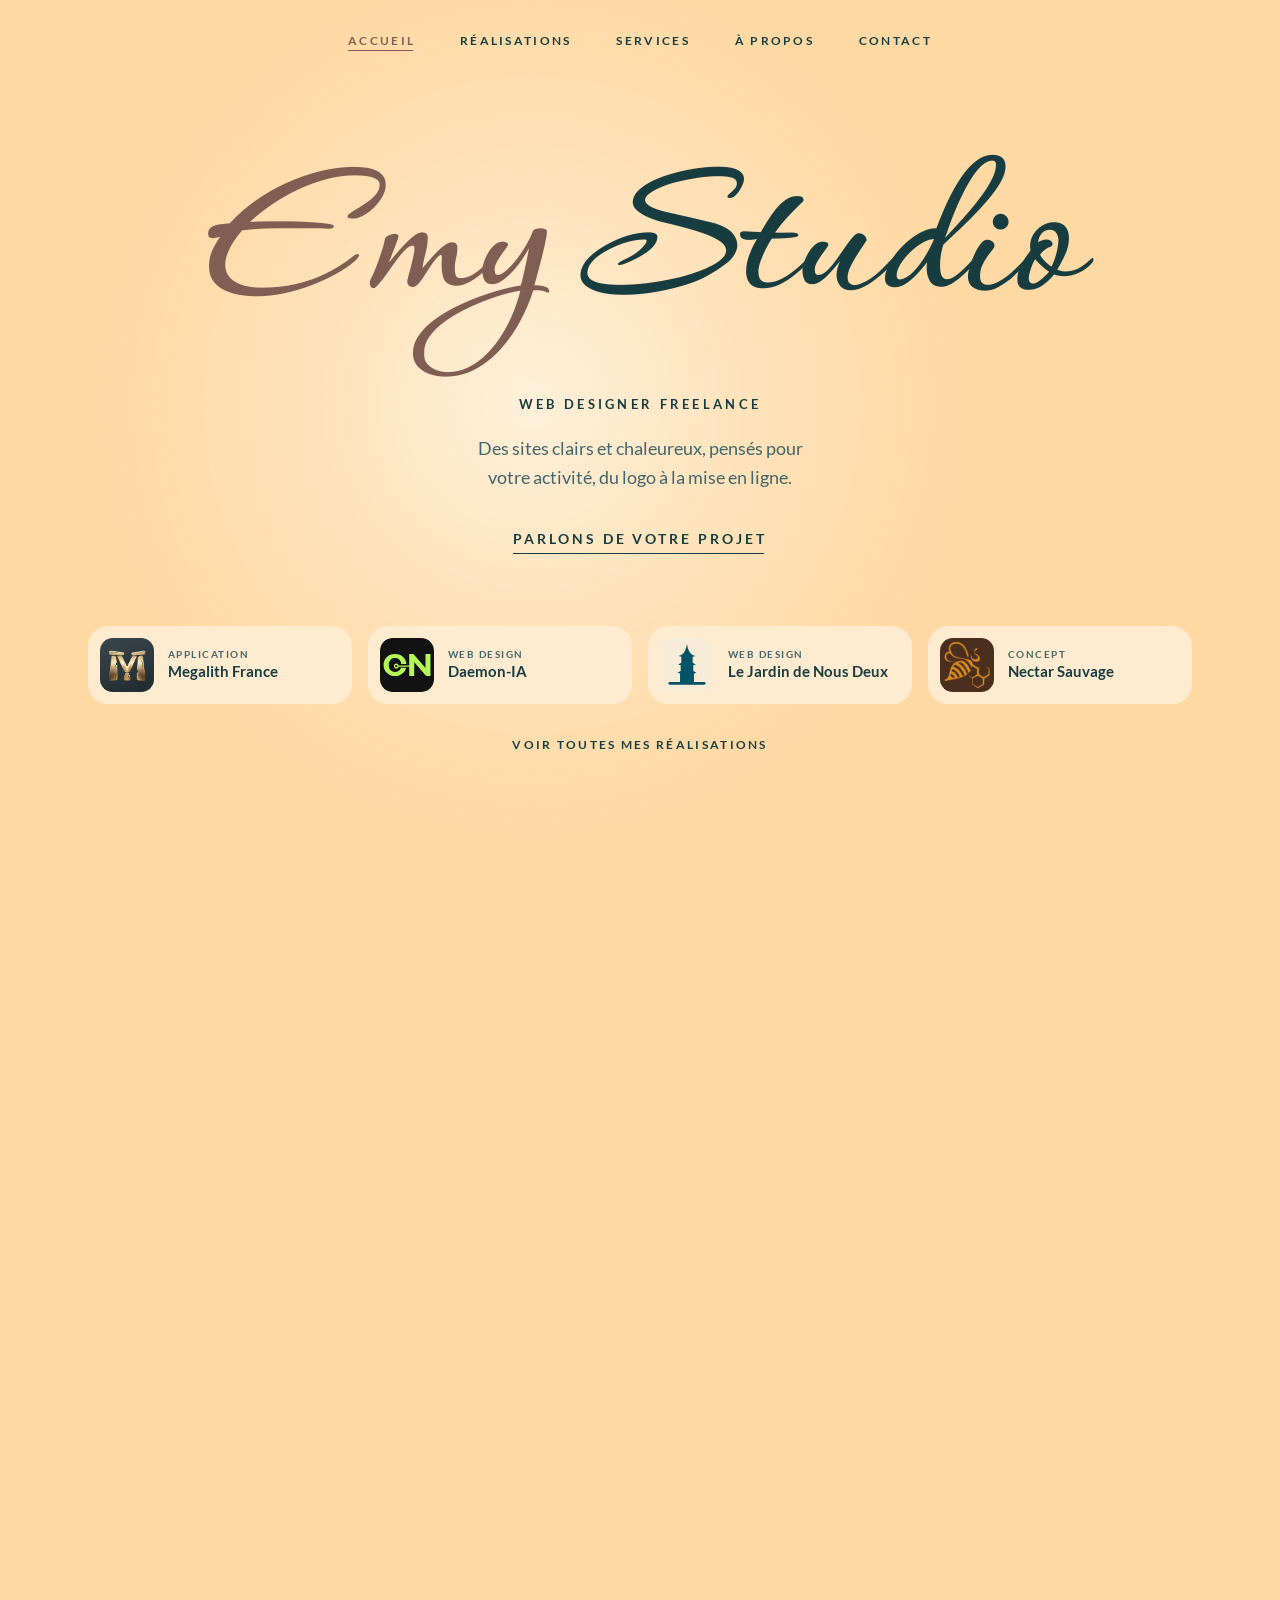
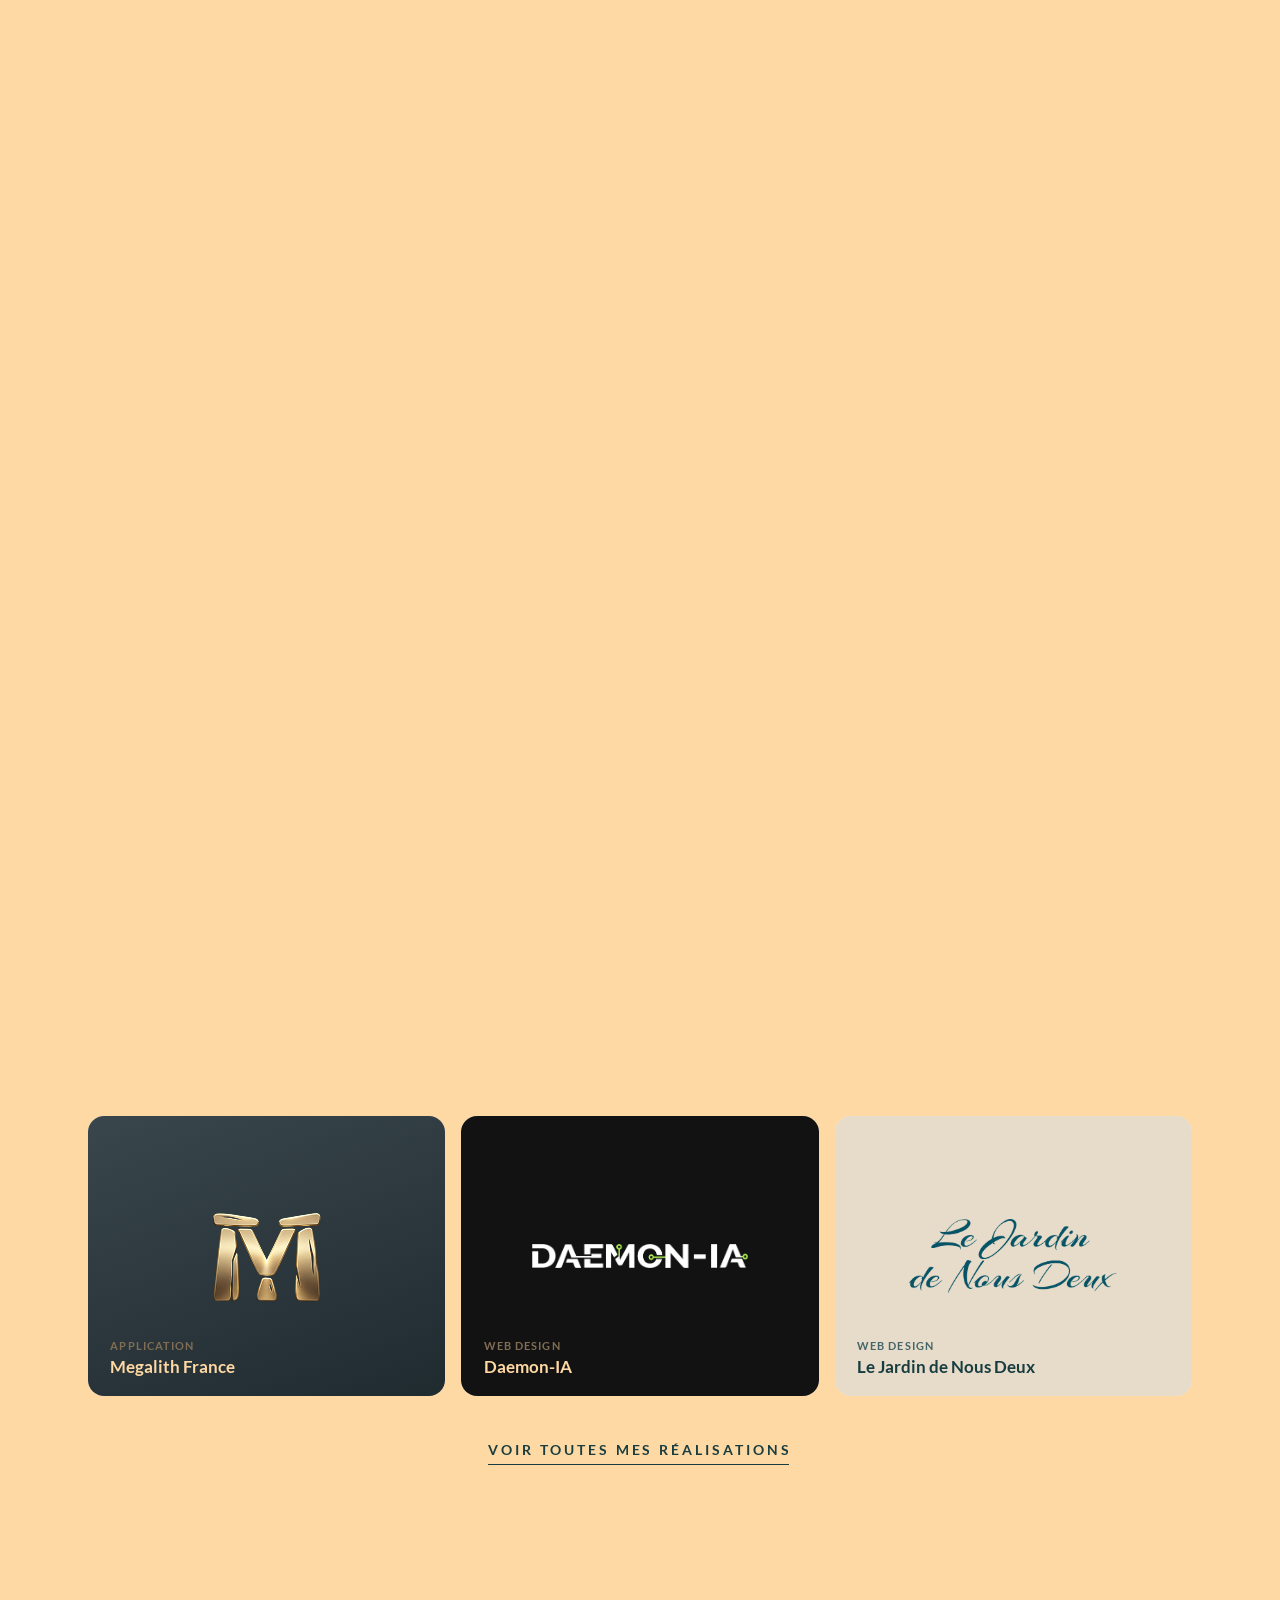
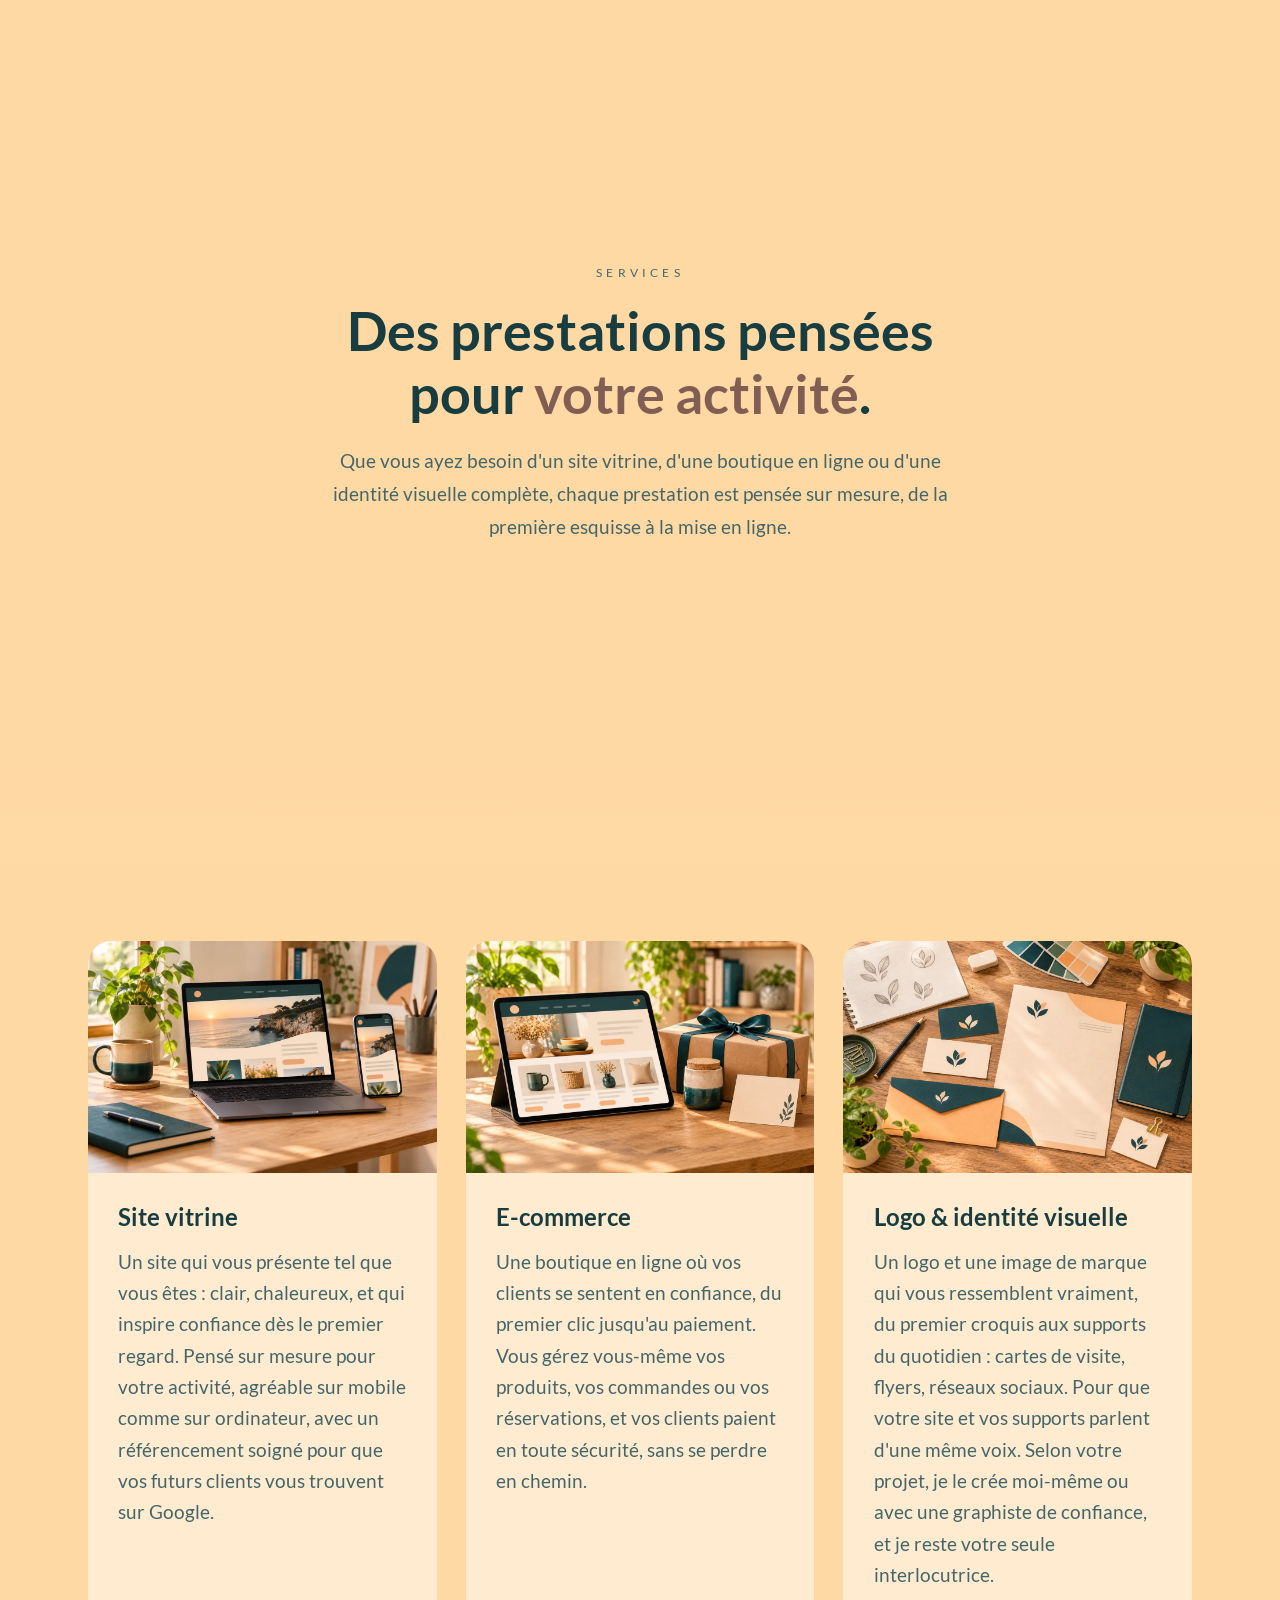
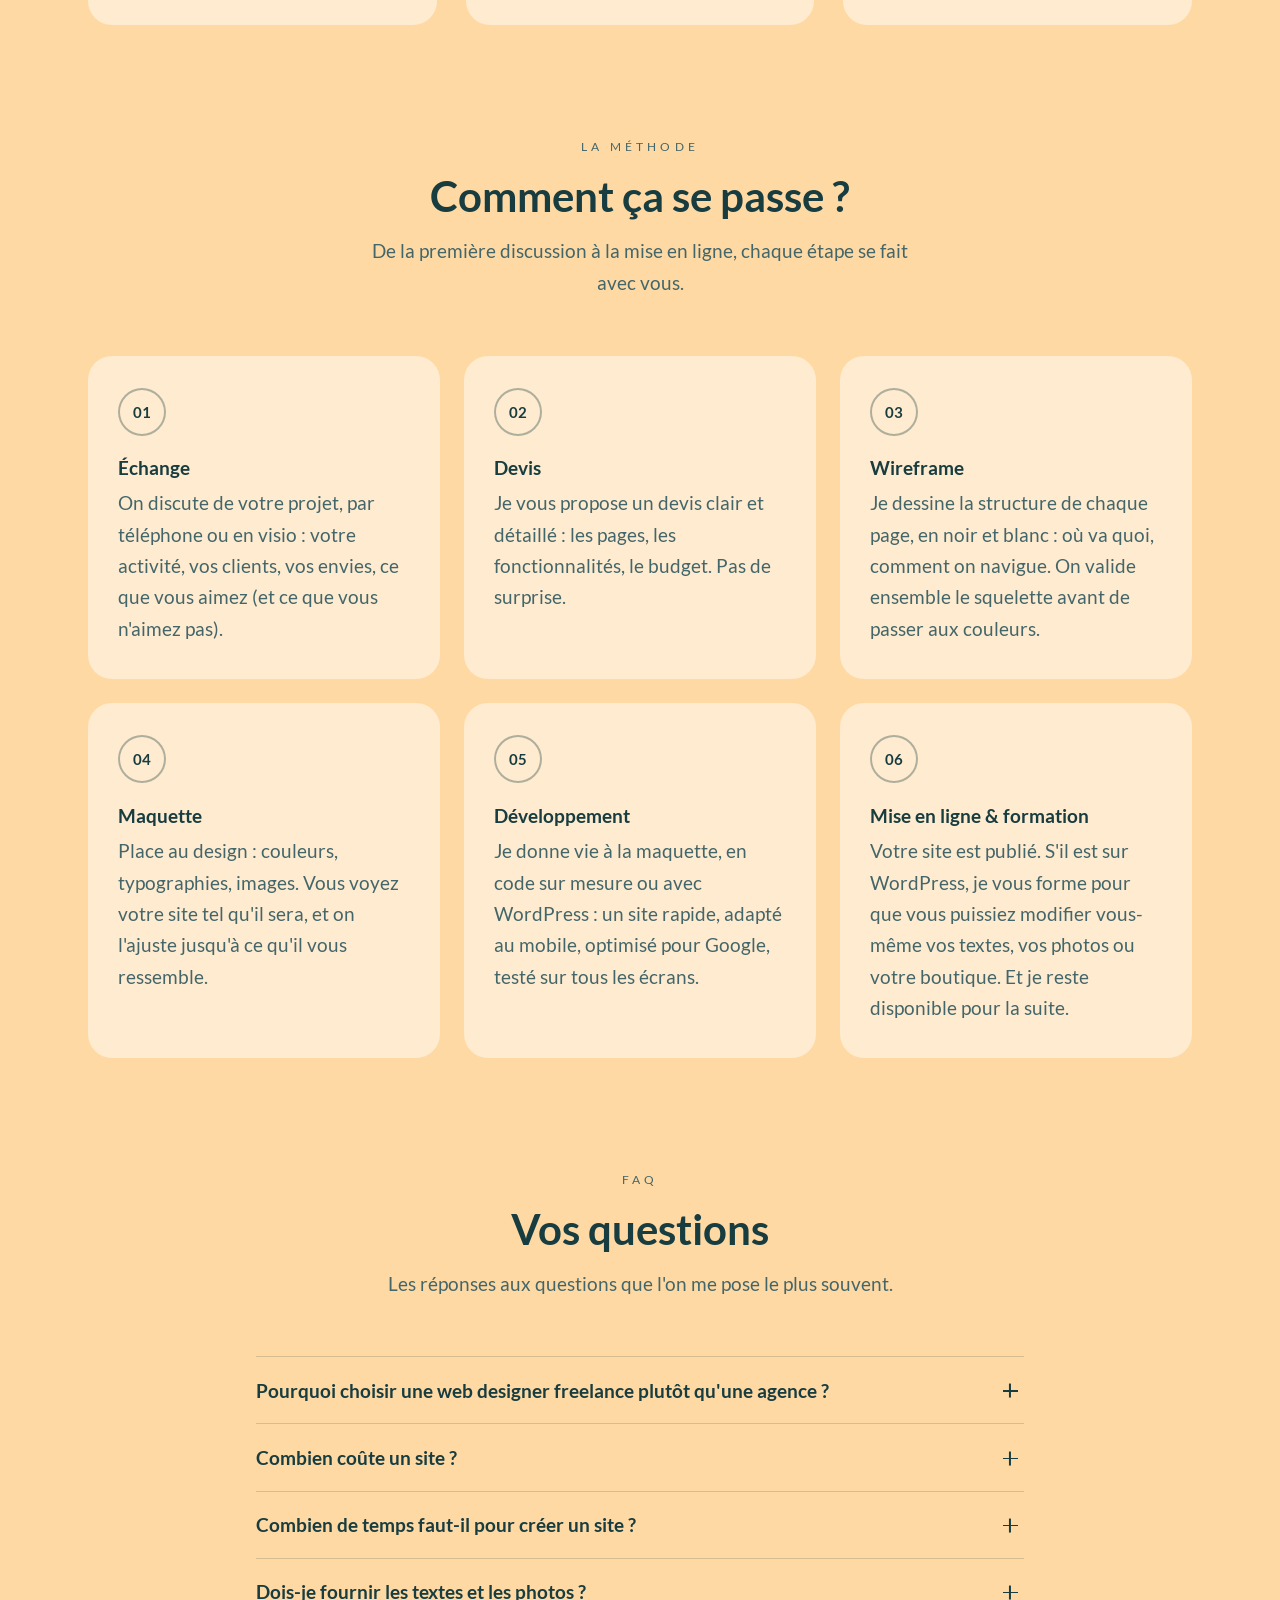
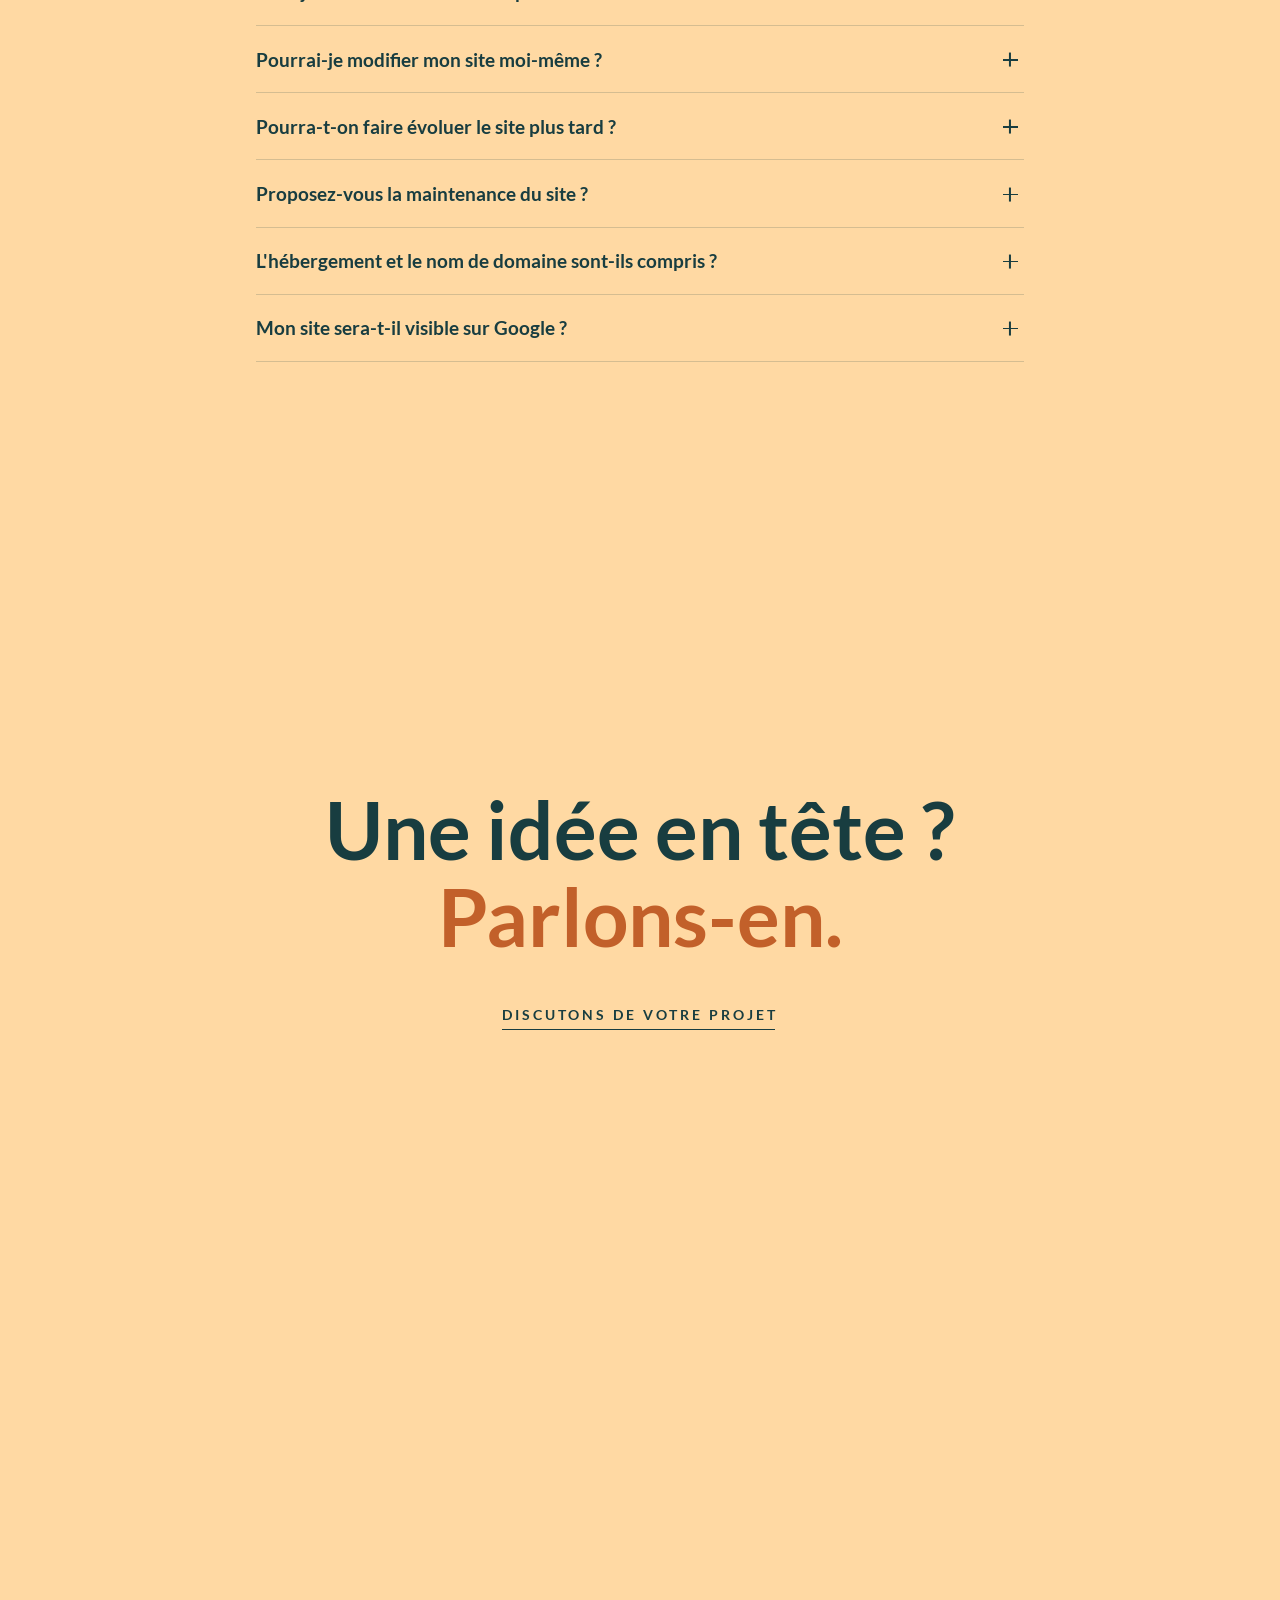
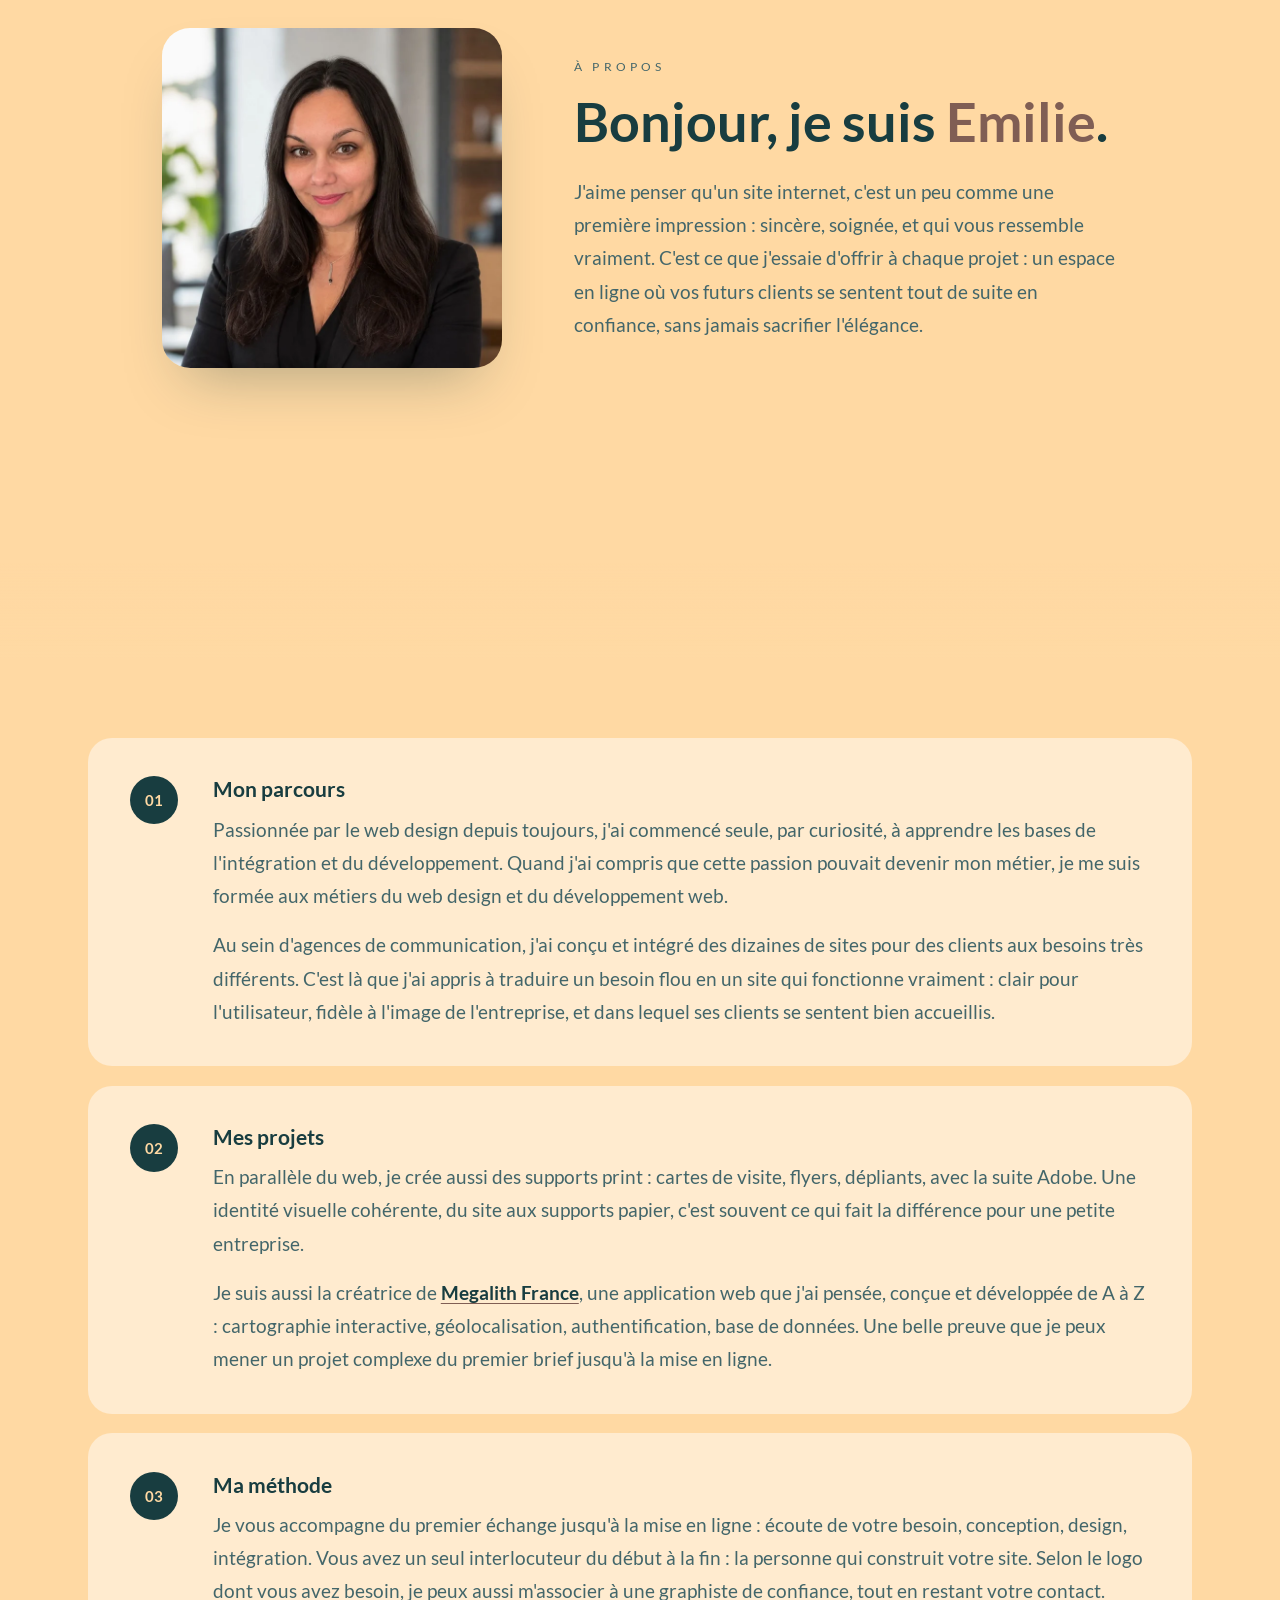
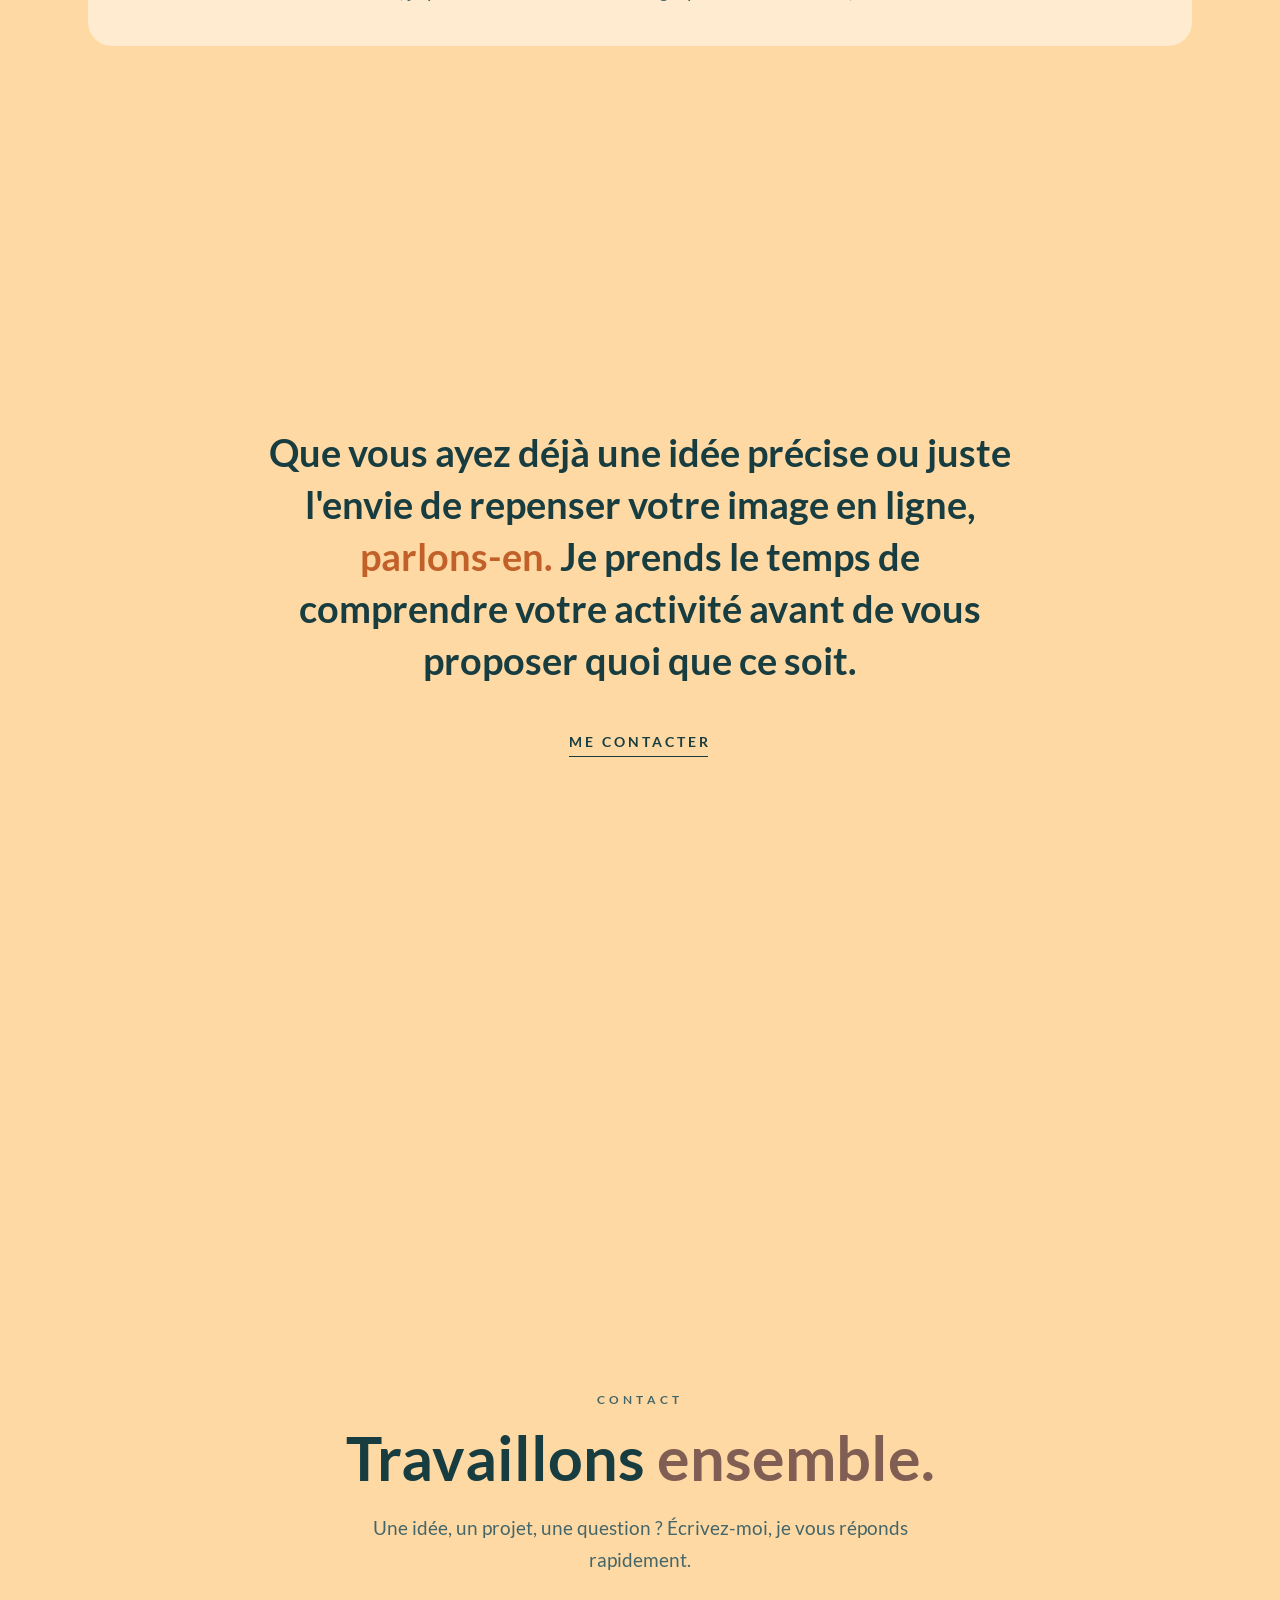
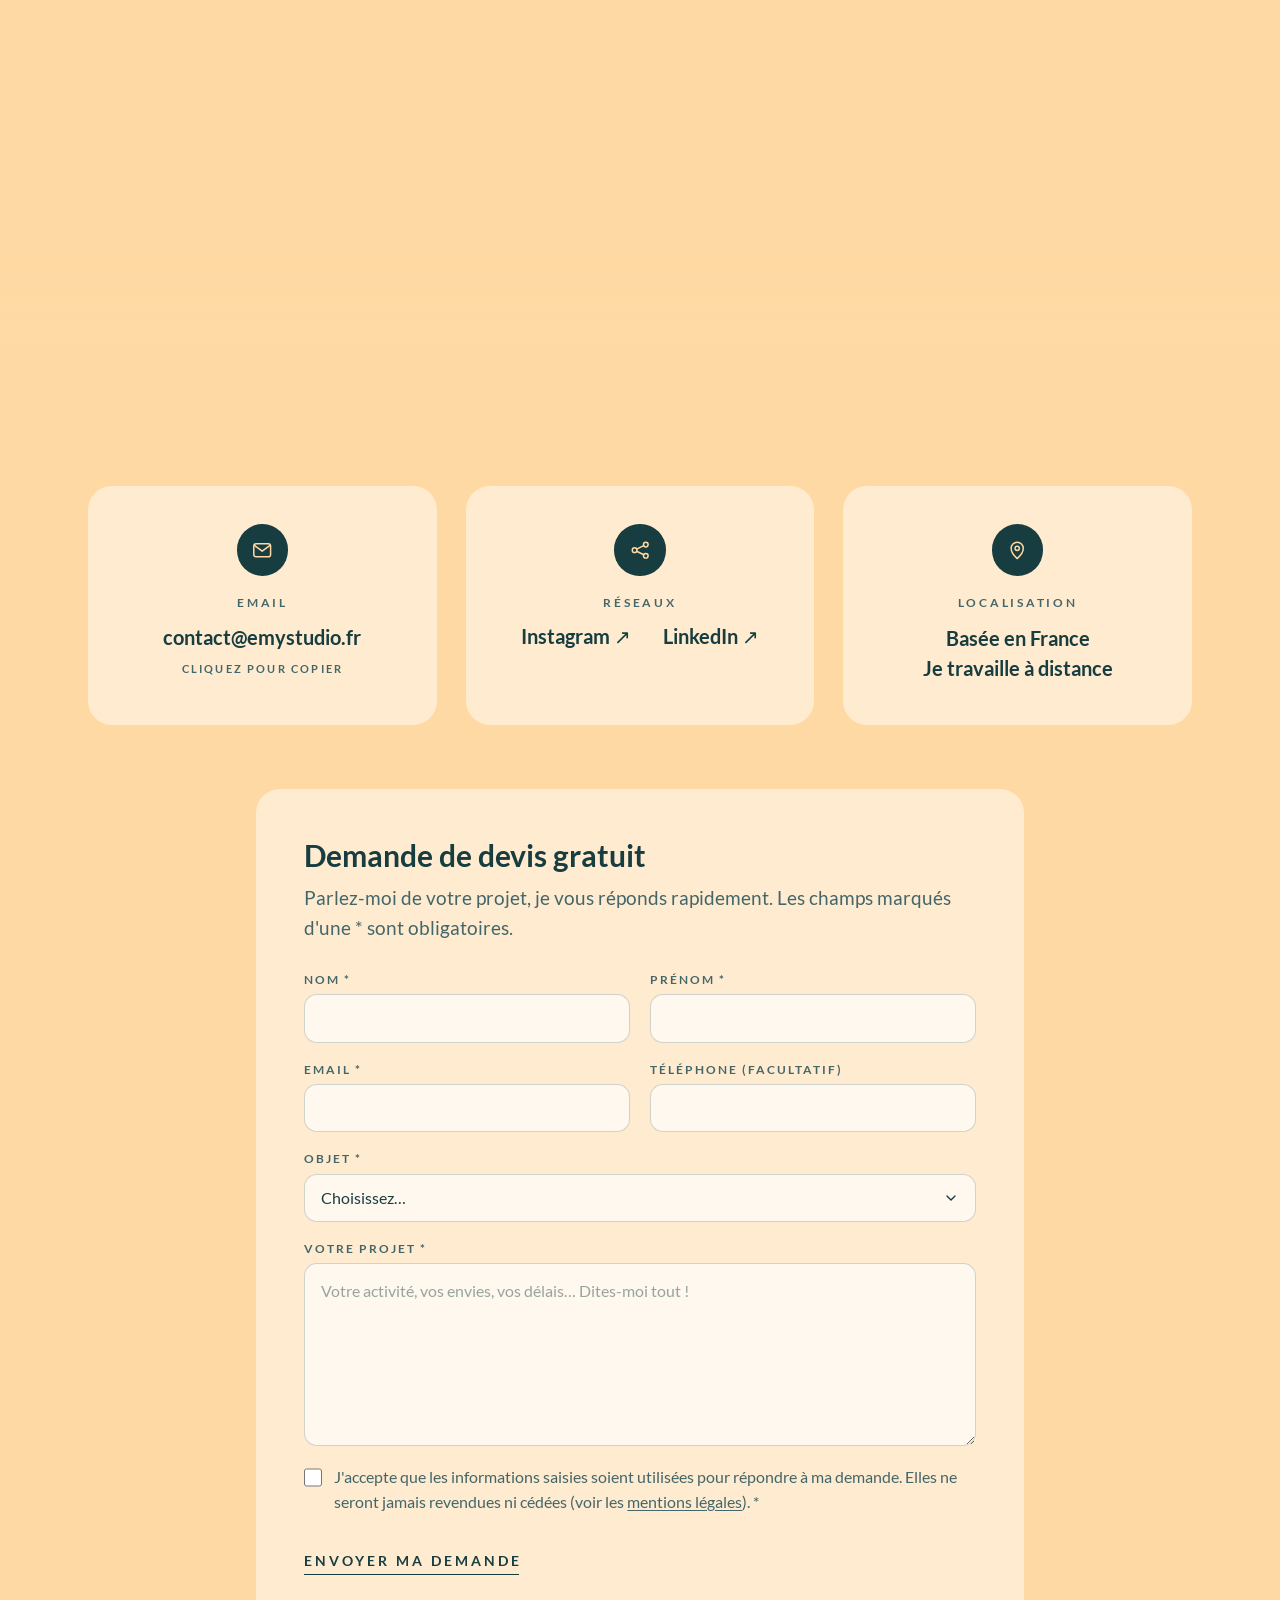
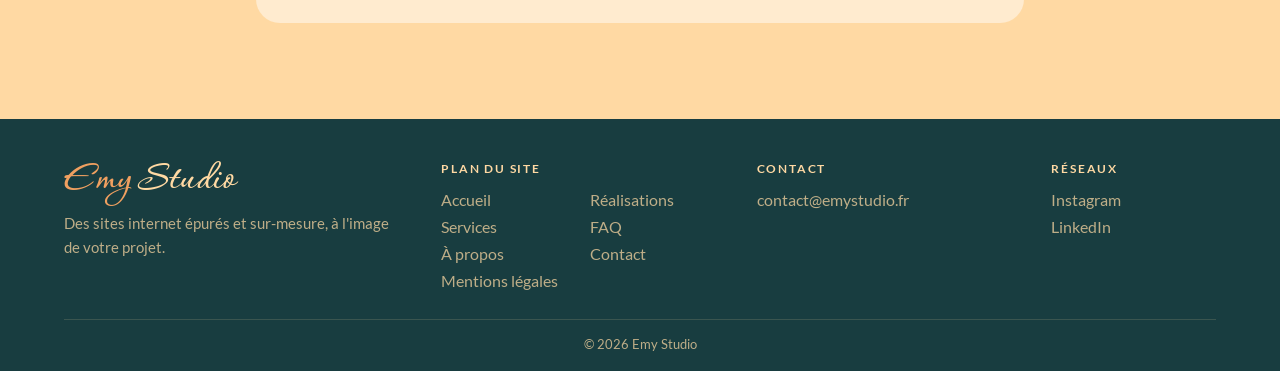
==== index.html @ 4e83d0fc "Trial: FAQ 'freelance vs agency' question Co-Authored-By: Claude Opus 5.5 <noreply@anthropic.com>" ====
<!DOCTYPE html>
<!--
  Coucou toi, curieux ou curieuse qui ouvres l'inspecteur !
  Ce site a été dessiné et codé à la main par Emy Studio : pas de WordPress, pas de
  constructeur, juste du HTML, du CSS, du JavaScript et beaucoup trop de cafés.
  Tu aimes ce que tu vois ? On en parle : contact@emystudio.fr
-->
<html lang="fr">
<head>
<meta charset="UTF-8" />
<meta name="viewport" content="width=device-width, initial-scale=1.0" />
<title>Emy Studio · Web designer freelance, création de sites sur-mesure</title>
<meta name="description" content="Emy Studio, web designer freelance : création de sites vitrines et e-commerce épurés et sur-mesure, refonte de site et identité visuelle. Parlons de votre projet." />
<link rel="canonical" href="https://www.emystudio.fr/" />
<meta name="theme-color" content="#FFD9A3" />
<link rel="icon" href="favicon.ico?v=2" sizes="any" />
<link rel="icon" type="image/png" href="assets/icon-512.png?v=2" />
<link rel="apple-touch-icon" href="assets/apple-touch-icon.png?v=2" />
<meta property="og:type" content="website" />
<meta property="og:locale" content="fr_FR" />
<meta property="og:site_name" content="Emy Studio" />
<meta property="og:title" content="Emy Studio · Web designer freelance, création de sites sur-mesure" />
<meta property="og:description" content="Emy Studio, web designer freelance : création de sites vitrines et e-commerce épurés et sur-mesure, refonte de site et identité visuelle. Parlons de votre projet." />
<meta property="og:url" content="https://www.emystudio.fr/" />
<meta property="og:image" content="https://www.emystudio.fr/assets/og-image.jpg" />
<meta property="og:image:width" content="1200" />
<meta property="og:image:height" content="630" />
<meta name="twitter:card" content="summary_large_image" />
<script type="application/ld+json">{"@context": "https://schema.org", "@type": "ProfessionalService", "name": "Emy Studio", "url": "https://www.emystudio.fr/", "logo": "https://www.emystudio.fr/assets/icon-512.png", "image": "https://www.emystudio.fr/assets/og-image.jpg", "description": "Web designer freelance : création de sites vitrines et e-commerce sur-mesure, refonte et identité visuelle.", "email": "contact@emystudio.fr", "areaServed": "FR", "founder": {"@type": "Person", "name": "Emilie Roupsard", "jobTitle": "Web designer freelance"}, "sameAs": ["https://www.instagram.com/emystudio_web/", "https://www.linkedin.com/in/emilie-roupsard-15a058191/"]}</script>

<link rel="preload" href="assets/fonts/lato-400-latin.woff2" as="font" type="font/woff2" crossorigin />
<link rel="preload" href="assets/fonts/corinthia-700-latin.woff2" as="font" type="font/woff2" crossorigin />
<link rel="stylesheet" href="style.css" />
</head>
<body class="home onepage">

  <button class="nav-burger" aria-label="Ouvrir le menu" aria-expanded="false"></button>
  <a href="#accueil" class="nav-logo" aria-label="Emy Studio, retour à l'accueil"><span class="accent-word">Emy</span> Studio</a>

  <main class="onepage">
    <div class="chapter" id="accueil" data-section="accueil">
    <section class="cover">
    <div class="wordmark">
      <h1><span class="accent-word" data-text="Emy">Emy</span> Studio</h1>
      <div class="tagline-group">
        <p class="tagline">Web designer freelance</p>
        <p class="hero-pitch">Des sites clairs et chaleureux, pensés pour votre activité, du logo à la mise en ligne.</p>
      </div>
      <div class="hero-actions">
        <a href="#contact" class="btn">Parlons de votre projet</a>
      </div>
    </div>

    <aside class="home-projects" aria-label="Dernières réalisations">
      <ul>
          <li style="--n: 0">
            <a href="#realisations" data-project="Megalith France">
              <span class="hp-visual" style="background: linear-gradient(160deg, #39464B 0%, #202B30 100%);"><img src="assets/projects/icon-ecran.png" alt="" /></span>
              <span class="hp-text"><span class="hp-tag">Application</span><span class="hp-name">Megalith France</span></span>
            </a>
          </li>
          <li style="--n: 1">
            <a href="#realisations" data-project="Daemon-IA">
              <span class="hp-visual hp-visual--icon"><img src="assets/projects/daemon-favicon.svg" alt="" /></span>
              <span class="hp-text"><span class="hp-tag">Web design</span><span class="hp-name">Daemon-IA</span></span>
            </a>
          </li>
          <li style="--n: 2">
            <a href="#realisations" data-project="Le Jardin de Nous Deux">
              <span class="hp-visual hp-visual--icon"><img src="assets/projects/jardin-favicon.svg" alt="" /></span>
              <span class="hp-text"><span class="hp-tag">Web design</span><span class="hp-name">Le Jardin de Nous Deux</span></span>
            </a>
          </li>
          <li style="--n: 3">
            <a href="mes-realisations.html#nectar-sauvage" data-project="Nectar Sauvage">
              <span class="hp-visual hp-visual--icon"><img src="assets/projects/nectar-abeille.png" alt="" /></span>
              <span class="hp-text"><span class="hp-tag">Concept</span><span class="hp-name">Nectar Sauvage</span></span>
            </a>
          </li>
      </ul>
      <div class="hp-foot">
        <a href="mes-realisations.html" class="btn btn-secondary">Voir toutes mes réalisations</a>
      </div>
    </aside>
    </section>

    <!-- Transition : la photo de mon bureau qui éclate en morceaux de papier au scroll -->
    <section class="paper-scene" aria-labelledby="realisations-title">
      <span class="scene-anchor" id="realisations"></span>
      <div class="paper-sticky">
        <div class="realisations-header">
        <p class="eyebrow">Réalisations</p>
        <h2 id="realisations-title">Des projets qui racontent <span class="accent-word">une histoire</span>.</h2>
        <p>Voici quelques-uns de mes projets, de la conception à la mise en ligne. Cliquez sur une vignette pour découvrir les détails.</p>
      </div>
        <div class="paper-veil" aria-hidden="true"></div>
        <div class="paper-notes puzzle" aria-hidden="true" data-img="assets/transition/atelier.webp?v=2" data-ratio="1.777"></div>
      </div>
    </section>
    </div>

    <section class="section-realisations" data-section="realisations" data-bg="pale">
      <div class="realisations-page">
      <div class="projects-grid">

        <button type="button" class="pop-in project-tile"
          data-title="Megalith France" data-category="Application" data-tag="Application"
          data-role="Conception et parcours utilisateur;Maquettes sur Figma;Logo et icône sur Illustrator;Développement complet de l'application;Référencement (SEO);Base de données et mise en ligne"
          data-imgs="assets/projects/megalith-mockup-responsive.mp4"
          data-captions="Démonstration animée de l'application"
          data-extras="assets/projects/tshirt-megalith.jpeg|Le t-shirt|Le logo de Megalith France imprimé sur un t-shirt : la marque prend vie au-delà de l'écran.;;assets/projects/icon-ecran.png|L'icône de l'application|Une fois installée, la web app s'affiche sur l'écran d'accueil du téléphone avec sa propre icône, comme une application classique.|#1C2B30"
          data-detail="PWA mobile-first de recensement et d'exploration des mégalithes (menhirs, dolmens, tumulus), en France et dans plusieurs pays d'Europe. Conçue, designée et développée de A à Z : carte vectorielle avec clustering, radar GPS à 100 m, ajout et validation communautaire des sites, commentaires, système d'exploits, notifications push, interface en 5 langues (français, anglais, espagnol, allemand, italien)."
          data-tools="Vanilla JS · MapLibre · Supabase · PWA · Figma · Illustrator"
          data-logo="assets/projects/megalith-logo.svg"
          data-colors="#C5A059,#1C2B30,#243840,#F0E8D8"
          data-fonts="Cinzel · Playfair Display"
          data-icon-bg="#1C2B30"
          data-url="https://megalithes-france.fr/">
          <div class="project-tile-visual" style="background: linear-gradient(160deg, #39464B 0%, #202B30 100%);">
            <img src="assets/projects/icon-ecran.png" alt="Megalith France" />
          </div>
          <span class="project-tile-overlay">
            <span class="project-tile-cta">Application</span>
            <span class="project-tile-title">Megalith France</span>
          </span>
        </button>

        <button type="button" class="pop-in project-tile"
          data-title="Daemon-IA" data-category="Web design" data-tag="Web design"
          data-role="Maquette sur Figma;Développement sur mesure;Logo et favicon sur Illustrator;Référencement (SEO)"
          data-imgs="assets/projects/daemon-ia-mockup.mp4"
          data-captions="Démonstration animée du site Daemon-IA"
          data-detail="Site vitrine professionnel conçu de A à Z pour capter des prospects et crédibiliser la marque. Présentation de l'expertise en automatisation, IA et Micro-SaaS sur-mesure. Maquette Figma, puis développement sur mesure en HTML, CSS et JavaScript, sans CMS : micro-interactions, focus dynamique vert wasabi, navigation mobile fluide. Logo réalisé sur Illustrator."
          data-tools="HTML · CSS · JavaScript · Figma · Illustrator"
          data-logo="assets/projects/daemon-logo.svg"
          data-logo-bg="#121212"
          data-colors="#121212,#B4F857,#FFFFFF,#333333"
          data-fonts="Montserrat · Plus Jakarta Sans"
          data-url="https://daemon-ia.fr">
          <div class="project-tile-visual" style="background: #121212;">
            <img src="assets/projects/daemon-logo.png" alt="Logo Daemon-IA" style="max-width: 78%; max-height: 78%;" />
          </div>
          <span class="project-tile-overlay">
            <span class="project-tile-cta">Web design</span>
            <span class="project-tile-title">Daemon-IA</span>
          </span>
        </button>

        <button type="button" class="pop-in project-tile project-tile--light"
          data-title="Le Jardin de Nous Deux" data-category="Web design" data-tag="Web design"
          data-role="Refonte d'un ancien site Drupal;Maquette validée avec la cliente;Accompagnement pour l'hébergement;WordPress développé en local, validé en visio;Thème enfant, menu et footer en PHP;Réservations et paiement en ligne avec WooCommerce;Référencement avec Yoast SEO;Mise en ligne du site"
          data-imgs="assets/projects/jardin-mockup.mp4"
          data-captions="Démonstration animée du site Le Jardin de Nous Deux"
          data-detail="Refonte complète du site d'un jardin sculpté dans la pierre dorée, à 25 minutes de Lyon. Direction artistique &quot;carnet de voyage&quot; : papier déchiré, kraft, lanières de cuir, photos façon timbres. Développement WordPress sur mesure et système de réservation en ligne : calendrier des visites, réservation en trois étapes, places mises à jour en temps réel, liste des participants. L'association gère ses dates, tarifs et événements en toute autonomie. Site conforme RGPD, référencé et optimisé."
          data-tools="WordPress · Elementor · WooCommerce · ACF · Yoast SEO · PHP · CSS · JavaScript"
          data-extras="assets/projects/jardin-flyer.jpg|Le flyer|Un flyer imprimé dans le même esprit &quot;carnet de voyage&quot; que le site : papier ancien, bord déchiré, typographie manuscrite. Il présente le jardin, les visites sur réservation et renvoie vers le site grâce à un QR code.|#E7DCC9"
          data-colors="#E7DCC9,#6B4228,#3B2A22,#065266"
          data-fonts="Arizonia · Source Sans 3"
          data-icon-bg="#E7DCC9"
          data-url="https://www.jardin-de-nous-deux.fr/">
          <div class="project-tile-visual" style="background: #E7DCC9;">
            <img src="assets/projects/jardin-de-nous-deux-titre.webp" alt="Logo Le Jardin de Nous Deux" style="max-width: 75%; max-height: 70%;" />
          </div>
          <span class="project-tile-overlay">
            <span class="project-tile-cta">Web design</span>
            <span class="project-tile-title">Le Jardin de Nous Deux</span>
          </span>
        </button>

      </div>
      <div class="projects-more">
        <a href="mes-realisations.html" class="btn">Voir toutes mes réalisations</a>
      </div>
      </div>
    </section>


    <section id="services" class="section" data-section="services">
      <div class="title-page">
        <div class="services-header">
        <p class="eyebrow">Services</p>
        <h2>Des prestations pensées pour <span class="accent-word">votre activité</span>.</h2>
        <p>Que vous ayez besoin d'un site vitrine, d'une boutique en ligne ou d'une identité visuelle complète, chaque prestation est pensée sur mesure, de la première esquisse à la mise en ligne.</p>
      </div>
      </div>
      <div class="services-page title-after">



      <div class="services-grid">

        <article class="service-card pop-in">
          <img class="service-img" src="assets/services/service-vitrine.webp" alt="Ordinateur portable et smartphone affichant un site vitrine aux tons abricot et bleu-vert" width="1200" height="800" loading="lazy" decoding="async" />
          <h3>Site vitrine</h3>
          <p>Un site qui vous présente tel que vous êtes : clair, chaleureux, et qui inspire confiance dès le premier regard. Pensé sur mesure pour votre activité, agréable sur mobile comme sur ordinateur, avec un référencement soigné pour que vos futurs clients vous trouvent sur Google.</p>
        </article>

        <article class="service-card pop-in">
          <img class="service-img" src="assets/services/service-ecommerce.webp" alt="Tablette affichant une boutique en ligne, à côté d'un colis en kraft noué d'un ruban" width="1200" height="800" loading="lazy" decoding="async" />
          <h3>E-commerce</h3>
          <p>Une boutique en ligne où vos clients se sentent en confiance, du premier clic jusqu'au paiement. Vous gérez vous-même vos produits, vos commandes ou vos réservations, et vos clients paient en toute sécurité, sans se perdre en chemin.</p>
        </article>

        <article class="service-card pop-in">
          <img class="service-img" src="assets/services/service-identite.webp" alt="Cartes de visite, enveloppe, papier à en-tête et carnet déclinés avec un même logo" width="1200" height="800" loading="lazy" decoding="async" />
          <h3>Logo &amp; identité visuelle</h3>
          <p>Un logo et une image de marque qui vous ressemblent vraiment, du premier croquis aux supports du quotidien : cartes de visite, flyers, réseaux sociaux. Pour que votre site et vos supports parlent d'une même voix. Selon votre projet, je le crée moi-même ou avec une graphiste de confiance, et je reste votre seule interlocutrice.</p>
        </article>

      </div>

      <div class="process">
        <div class="process-header">
          <p class="eyebrow">La méthode</p>
          <h3>Comment ça se passe&nbsp;?</h3>
          <p>De la première discussion à la mise en ligne, chaque étape se fait avec vous.</p>
        </div>
        <ol class="process-steps">
        <li class="process-step pop-in">
          <h4>Échange</h4>
          <p>On discute de votre projet, par téléphone ou en visio : votre activité, vos clients, vos envies, ce que vous aimez (et ce que vous n'aimez pas).</p>
        </li>
        <li class="process-step pop-in">
          <h4>Devis</h4>
          <p>Je vous propose un devis clair et détaillé : les pages, les fonctionnalités, le budget. Pas de surprise.</p>
        </li>
        <li class="process-step pop-in">
          <h4>Wireframe</h4>
          <p>Je dessine la structure de chaque page, en noir et blanc : où va quoi, comment on navigue. On valide ensemble le squelette avant de passer aux couleurs.</p>
        </li>
        <li class="process-step pop-in">
          <h4>Maquette</h4>
          <p>Place au design : couleurs, typographies, images. Vous voyez votre site tel qu'il sera, et on l'ajuste jusqu'à ce qu'il vous ressemble.</p>
        </li>
        <li class="process-step pop-in">
          <h4>Développement</h4>
          <p>Je donne vie à la maquette, en code sur mesure ou avec WordPress : un site rapide, adapté au mobile, optimisé pour Google, testé sur tous les écrans.</p>
        </li>
        <li class="process-step pop-in">
          <h4>Mise en ligne &amp; formation</h4>
          <p>Votre site est publié. S'il est sur WordPress, je vous forme pour que vous puissiez modifier vous-même vos textes, vos photos ou votre boutique. Et je reste disponible pour la suite.</p>
        </li>
        </ol>
      </div>

      <div class="faq" id="faq">
        <div class="process-header">
          <p class="eyebrow">FAQ</p>
          <h3>Vos questions</h3>
          <p>Les réponses aux questions que l'on me pose le plus souvent.</p>
        </div>
        <div class="faq-list">
          <details class="faq-item" name="faq">
            <summary>Pourquoi choisir une web designer freelance plutôt qu'une agence&nbsp;?</summary>
            <p>J'ai travaillé plusieurs années en agence de communication&nbsp;: vous profitez de cette expérience, avec en plus la simplicité d'un interlocuteur unique. C'est moi qui vous écoute, qui conçois votre site et qui le construis. Je connais votre projet dans ses moindres détails, les échanges sont plus directs, et chaque choix est pensé pour votre activité, du premier rendez-vous jusqu'à la mise en ligne.</p>
          </details>
          <details class="faq-item" name="faq">
            <summary>Combien coûte un site&nbsp;?</summary>
            <p>Chaque projet est différent, c'est pourquoi je travaille sur devis. Le prix dépend de ce dont vous avez besoin : le nombre de pages, une boutique en ligne ou non, un logo à créer… Après un premier échange, je vous envoie un devis clair et détaillé, sans engagement.</p>
          </details>
          <details class="faq-item" name="faq">
            <summary>Combien de temps faut-il pour créer un site&nbsp;?</summary>
            <p>Cela dépend du projet : comptez quelques semaines pour un site vitrine, et jusqu'à quelques mois pour une boutique en ligne plus complète. Je vous donne une estimation dès le devis. Le délai dépend aussi de vous : plus vite je reçois vos textes et vos photos, plus vite votre site sera en ligne.</p>
          </details>
          <details class="faq-item" name="faq">
            <summary>Dois-je fournir les textes et les photos&nbsp;?</summary>
            <p>C'est l'idéal&nbsp;: personne ne connaît votre activité mieux que vous, et vos vraies photos inspirent confiance. Je m'occupe ensuite de les mettre en valeur. Vous n'avez pas de photos&nbsp;? On regarde ensemble les solutions, par exemple des visuels créés avec l'intelligence artificielle quand c'est adapté à votre projet.</p>
          </details>
          <details class="faq-item" name="faq">
            <summary>Pourrai-je modifier mon site moi-même&nbsp;?</summary>
            <p>Oui. Si votre site est réalisé avec WordPress, je vous forme pour que vous puissiez changer vous-même vos textes et vos images en toute simplicité. Et si vous rencontrez un souci, je serai toujours là pour vous aider.</p>
          </details>
          <details class="faq-item" name="faq">
            <summary>Pourra-t-on faire évoluer le site plus tard&nbsp;?</summary>
            <p>Bien sûr&nbsp;! Votre activité évolue, votre site peut évoluer avec elle&nbsp;: une nouvelle page, une nouvelle rubrique, une fonctionnalité en plus… On en parle ensemble dès que le besoin se présente.</p>
          </details>
          <details class="faq-item" name="faq">
            <summary>Proposez-vous la maintenance du site&nbsp;?</summary>
            <p>Oui. Une fois votre site en ligne, je peux continuer à veiller sur lui&nbsp;: mises à jour de WordPress et des extensions, vérification que tout fonctionne bien, petites modifications de textes ou de photos. Vous gardez l'esprit tranquille et vous vous concentrez sur votre activité. On définit ensemble ce dont vous avez besoin, et je vous propose un devis adapté.</p>
          </details>
          <details class="faq-item" name="faq">
            <summary>L'hébergement et le nom de domaine sont-ils compris&nbsp;?</summary>
            <p>Ils sont pris à votre nom : votre site et votre adresse vous appartiennent vraiment. Je vous guide pas à pas pour choisir l'hébergeur et le nom de domaine qui vous conviennent.</p>
          </details>
          <details class="faq-item" name="faq">
            <summary>Mon site sera-t-il visible sur Google&nbsp;?</summary>
            <p>Oui, le référencement naturel (SEO) fait partie de mon travail. Sur WordPress, je m'appuie sur l'extension Yoast SEO ; sur un site codé sur mesure, j'optimise directement le code. Et votre site est pensé pour le mobile, ce que Google prend en compte. Je pose ainsi des bases solides ; le classement, lui, dépend aussi de votre secteur, de la concurrence et du temps. Personne ne peut honnêtement vous promettre la première place, mais votre site partira du bon pied.</p>
          </details>
        </div>
      </div>

    </div>

      <div class="cta-page" data-bg="panel">
        <p>Une idée en tête&nbsp;? <span class="accent-word">Parlons-en.</span></p>
        <a href="#contact" class="btn btn-primary">Discutons de votre projet</a>
      </div>
    </section>


    <section id="apropos" class="section" data-section="apropos">
      <div class="title-page">
        <section class="about-hero">
        <div class="about-photo">
          <img src="assets/portrait.webp" alt="Portrait d'Emilie Roupsard, fondatrice d'Emy Studio" />
        </div>
        <div class="about-intro">
          <p class="eyebrow">À propos</p>
          <h2>Bonjour, je suis <span class="accent-word">Emilie</span>.</h2>
          <p class="about-lead">J'aime penser qu'un site internet, c'est un peu comme une première impression : sincère, soignée, et qui vous ressemble vraiment. C'est ce que j'essaie d'offrir à chaque projet : un espace en ligne où vos futurs clients se sentent tout de suite en confiance, sans jamais sacrifier l'élégance.</p>
        </div>
      </section>
      </div>
      <div class="about-page title-after">



      <div class="about-sections">

        <div class="about-cards">
        <section class="about-section about-card pop-in">
          <div><span class="about-num">01</span></div>
          <div>
            <h3>Mon parcours</h3>
            <p>Passionnée par le web design depuis toujours, j'ai commencé seule, par curiosité, à apprendre les bases de l'intégration et du développement. Quand j'ai compris que cette passion pouvait devenir mon métier, je me suis formée aux métiers du web design et du développement web.</p>
            <p>Au sein d'agences de communication, j'ai conçu et intégré des dizaines de sites pour des clients aux besoins très différents. C'est là que j'ai appris à traduire un besoin flou en un site qui fonctionne vraiment : clair pour l'utilisateur, fidèle à l'image de l'entreprise, et dans lequel ses clients se sentent bien accueillis.</p>
          </div>
        </section>

        <section class="about-section about-card pop-in">
          <div><span class="about-num">02</span></div>
          <div>
            <h3>Mes projets</h3>
            <p>En parallèle du web, je crée aussi des supports print : cartes de visite, flyers, dépliants, avec la suite Adobe. Une identité visuelle cohérente, du site aux supports papier, c'est souvent ce qui fait la différence pour une petite entreprise.</p>
            <p>Je suis aussi la créatrice de <a href="https://megalithes-france.fr/" target="_blank" rel="noopener noreferrer">Megalith France</a>, une application web que j'ai pensée, conçue et développée de A à Z : cartographie interactive, géolocalisation, authentification, base de données. Une belle preuve que je peux mener un projet complexe du premier brief jusqu'à la mise en ligne.</p>
          </div>
        </section>

        <section class="about-section about-card pop-in">
          <div><span class="about-num">03</span></div>
          <div>
            <h3>Ma méthode</h3>
            <p>Je vous accompagne du premier échange jusqu'à la mise en ligne : écoute de votre besoin, conception, design, intégration. Vous avez un seul interlocuteur du début à la fin : la personne qui construit votre site. Selon le logo dont vous avez besoin, je peux aussi m'associer à une graphiste de confiance, tout en restant votre contact.</p>
          </div>
        </section>
        </div>

      </div>

    </div>

      <div class="cta-page cta-page--text" data-bg="panel">
        <p>Que vous ayez déjà une idée précise ou juste l'envie de repenser votre image en ligne, <span class="accent-word">parlons-en.</span> Je prends le temps de comprendre votre activité avant de vous proposer quoi que ce soit.</p>
        <a href="#contact" class="btn btn-primary">Me contacter</a>
      </div>
    </section>


    <section id="contact" class="section" data-section="contact">
      <div class="title-page">
        <header class="contact-header">
        <p class="eyebrow">Contact</p>
        <h2>Travaillons <span class="accent-word">ensemble.</span></h2>
        <p class="contact-lead">Une idée, un projet, une question ? Écrivez-moi, je vous réponds rapidement.</p>
      </header>
      </div>
      <div class="contact-page title-after">



      <ul class="contact-cards">
        <li class="contact-card pop-in" style="--i: 0">
          <span class="contact-icon" aria-hidden="true"><svg viewBox="0 0 24 24"><rect x="3" y="5" width="18" height="14" rx="2.5"/><path d="m4 7 8 6 8-6"/></svg></span>
          <h3 class="contact-label">Email</h3>
          <button type="button" class="contact-mail-btn" data-copy="contact@emystudio.fr">
            <span class="contact-mail-value">contact@emystudio.fr</span>
            <span class="contact-card-hint" data-default="Cliquez pour copier" aria-live="polite">Cliquez pour copier</span>
          </button>
        </li>
        <li class="contact-card pop-in" style="--i: 1">
          <span class="contact-icon" aria-hidden="true"><svg viewBox="0 0 24 24"><circle cx="6" cy="12" r="2.5"/><circle cx="18" cy="6" r="2.5"/><circle cx="18" cy="18" r="2.5"/><path d="m8.2 10.9 7.6-3.8M8.2 13.1l7.6 3.8"/></svg></span>
          <h3 class="contact-label">Réseaux</h3>
          <ul class="contact-links">
            <li><a href="https://www.instagram.com/emystudio_web/" target="_blank" rel="noopener noreferrer">Instagram <span aria-hidden="true">↗</span></a></li>
            <li><a href="https://www.linkedin.com/in/emilie-roupsard-15a058191/" target="_blank" rel="noopener noreferrer">LinkedIn <span aria-hidden="true">↗</span></a></li>
          </ul>
        </li>
        <li class="contact-card pop-in" style="--i: 2">
          <span class="contact-icon" aria-hidden="true"><svg viewBox="0 0 24 24"><path d="M12 21s-6.5-5.6-6.5-11a6.5 6.5 0 0 1 13 0c0 5.4-6.5 11-6.5 11Z"/><circle cx="12" cy="10" r="2.3"/></svg></span>
          <h3 class="contact-label">Localisation</h3>
          <p class="contact-location">Basée en France<br />Je travaille à distance</p>
        </li>
      </ul>

      <form class="contact-form pop-in" id="contactForm" action="https://formspree.io/f/xvkorgeb" method="POST">
        <h3 class="contact-form-title">Demande de devis gratuit</h3>
        <p class="contact-form-intro">Parlez-moi de votre projet, je vous réponds rapidement. Les champs marqués d'une <span aria-hidden="true">*</span> sont obligatoires.</p>
        <input type="hidden" name="_subject" value="[Emy Studio] Nouvelle demande de devis" />
        <input type="text" name="_gotcha" class="contact-form-trap" tabindex="-1" autocomplete="off" aria-hidden="true" />
        <div class="form-row">
          <div class="form-field">
            <label for="cf-nom">Nom <span aria-hidden="true">*</span></label>
            <input type="text" id="cf-nom" name="nom" required autocomplete="family-name" />
          </div>
          <div class="form-field">
            <label for="cf-prenom">Prénom <span aria-hidden="true">*</span></label>
            <input type="text" id="cf-prenom" name="prenom" required autocomplete="given-name" />
          </div>
        </div>
        <div class="form-row">
          <div class="form-field">
            <label for="cf-email">Email <span aria-hidden="true">*</span></label>
            <input type="email" id="cf-email" name="email" required autocomplete="email" />
          </div>
          <div class="form-field">
            <label for="cf-tel">Téléphone (facultatif)</label>
            <input type="tel" id="cf-tel" name="telephone" autocomplete="tel" />
          </div>
        </div>
        <div class="form-field">
          <label for="cf-objet">Objet <span aria-hidden="true">*</span></label>
          <select id="cf-objet" name="objet" required>
            <option value="" selected disabled>Choisissez…</option>
            <option>Site vitrine</option>
            <option>E-commerce</option>
            <option>Identité visuelle</option>
            <option>Autre</option>
          </select>
        </div>
        <div class="form-field">
          <label for="cf-message">Votre projet <span aria-hidden="true">*</span></label>
          <textarea id="cf-message" name="message" rows="6" required placeholder="Votre activité, vos envies, vos délais… Dites-moi tout !"></textarea>
        </div>
        <label class="form-consent">
          <input type="checkbox" name="rgpd" value="Accepté" required />
          <span>J'accepte que les informations saisies soient utilisées pour répondre à ma demande. Elles ne seront jamais revendues ni cédées (voir les <a href="mentions-legales.html">mentions légales</a>). <span aria-hidden="true">*</span></span>
        </label>
        <div class="contact-form-actions">
          <button type="submit" class="btn">Envoyer ma demande</button>
          <p class="form-status" role="status" aria-live="polite"></p>
        </div>
      </form>

    </div>
    </section>

    <div class="project-modal" id="projectModal" role="dialog" aria-modal="true" aria-hidden="true" inert>
      <div class="modal-backdrop"></div>
      <div class="modal-card">
        <button class="modal-close" id="modalClose" aria-label="Fermer">
          <svg width="18" height="18" viewBox="0 0 24 24" fill="none">
            <path d="M18 6L6 18M6 6l12 12" stroke="currentColor" stroke-width="2" stroke-linecap="round"/>
          </svg>
        </button>
        <!-- Fiche projet, à lire de haut en bas : le titre, le visuel, le projet, l'identité visuelle -->
        <div class="modal-body modal-head">
          <span class="project-tag" id="modalTag"></span>
          <h2 id="modalTitle"></h2>
          <a href="#" target="_blank" rel="noopener noreferrer" class="modal-site-link" id="modalSiteLink"></a>
          <span class="project-soon" id="modalSoon">Bientôt en ligne</span>
        </div>
        <div class="modal-visual">
          <div class="modal-gallery" id="modalGallery"></div>
        </div>
        <div class="modal-body modal-content">
          <section class="modal-section">
            <h3 class="modal-section-title">Le projet</h3>
            <div class="modal-row modal-row--text">
              <div class="modal-panel">
                <p class="modal-detail" id="modalDetail"></p>
                <div class="modal-role-wrap" id="modalRoleWrap">
                  <span class="modal-meta-label">Mon rôle</span>
                  <ul class="modal-role" id="modalRole"></ul>
                </div>
              </div>
              <div class="modal-panel modal-meta" id="modalToolsWrap">
                <span class="modal-meta-label">Outils</span>
                <ul class="modal-tools" id="modalTools"></ul>
              </div>
            </div>
          </section>
          <section class="modal-section" id="modalIdentity">
            <h3 class="modal-section-title">Identité visuelle</h3>
            <div class="modal-logo" id="modalLogoWrap">
              <img id="modalLogo" alt="" />
            </div>
            <div class="modal-row modal-row--identity">
              <div class="modal-panel modal-meta" id="modalFontsWrap">
                <span class="modal-meta-label">Typographies</span>
                <div class="modal-fonts" id="modalFonts"></div>
              </div>
              <div class="modal-swatches" id="modalColorsWrap" aria-label="Couleurs">
                <div class="modal-swatches-grid" id="modalSwatches"></div>
              </div>
            </div>
          </section>
          <section class="modal-section" id="modalExtrasWrap">
            <h3 class="modal-section-title">Déclinaisons</h3>
            <div class="modal-extras" id="modalExtras"></div>
          </section>
        </div>
        <div class="modal-actions" id="modalActions">
          <a href="#" target="_blank" rel="noopener noreferrer" class="btn btn-primary" id="modalLink">Voir le projet</a>
        </div>
      </div>
    </div>
    <dialog class="lightbox" id="lightbox" aria-label="Image agrandie">
      <img alt="" />
      <button type="button" class="lightbox-close" aria-label="Fermer">
        <svg width="16" height="16" viewBox="0 0 24 24" fill="none">
          <path d="M18 6L6 18M6 6l12 12" stroke="currentColor" stroke-width="1.5" stroke-linecap="round"/>
        </svg>
      </button>
    </dialog>
  </main>

  <footer class="site-footer">
    <div class="footer-main">
      <div class="footer-brand">
        <p class="footer-logo"><span class="accent-word">Emy</span> Studio</p>
        <p class="footer-tagline">Des sites internet épurés et sur-mesure, à l'image de votre projet.</p>
      </div>
      <nav class="footer-col" aria-label="Plan du site">
        <p class="footer-title">Plan du site</p>
        <ul class="footer-plan">
          <li><a href="#accueil">Accueil</a></li>
          <li><a href="#realisations">Réalisations</a></li>
          <li><a href="#services">Services</a></li>
          <li><a href="#faq">FAQ</a></li>
          <li><a href="#apropos">À propos</a></li>
          <li><a href="#contact">Contact</a></li>
          <li><a href="mentions-legales.html">Mentions légales</a></li>
        </ul>
      </nav>
      <div class="footer-col">
        <p class="footer-title">Contact</p>
        <ul>
          <li><a href="mailto:contact@emystudio.fr">contact@emystudio.fr</a></li>
        </ul>
      </div>
      <div class="footer-col">
        <p class="footer-title">Réseaux</p>
        <ul>
          <li><a href="https://www.instagram.com/emystudio_web/" target="_blank" rel="noopener noreferrer">Instagram</a></li>
          <li><a href="https://www.linkedin.com/in/emilie-roupsard-15a058191/" target="_blank" rel="noopener noreferrer">LinkedIn</a></li>
        </ul>
      </div>
    </div>
    <div class="footer-bottom">
      <p class="footer-copy">© <span class="footer-year">2026</span> Emy Studio</p>
    </div>
  </footer>

  <nav>
    <ul class="nav-links">
      <li><a href="#accueil" class="active">Accueil</a></li>
      <li><a href="#realisations">Réalisations</a></li>
      <li><a href="#services">Services</a></li>
      <li><a href="#apropos">À propos</a></li>
      <li><a href="#contact">Contact</a></li>
    </ul>
  </nav>

  <script src="main.js"></script>
</body>
</html>
---- style.css ----
/* Coucou toi qui fouilles dans mon CSS !
   Les polices vivent ici, à la maison : pas de détour par Google Fonts, pas de mouchard.
   Les fichiers « preview- » sont des polices au régime : juste les lettres de leur nom,
   pour les fiches projets. Pourquoi charger tout l'alphabet quand on n'en montre que six ? */
@font-face { font-family: 'Corinthia'; font-style: normal; font-weight: 700; font-display: swap; src: url('assets/fonts/corinthia-700-latin-ext.woff2') format('woff2'); unicode-range: U+0100-02BA, U+02BD-02C5, U+02C7-02CC, U+02CE-02D7, U+02DD-02FF, U+0304, U+0308, U+0329, U+1D00-1DBF, U+1E00-1E9F, U+1EF2-1EFF, U+2020, U+20A0-20AB, U+20AD-20C4, U+2113, U+2C60-2C7F, U+A720-A7FF; }
@font-face { font-family: 'Corinthia'; font-style: normal; font-weight: 700; font-display: swap; src: url('assets/fonts/corinthia-700-latin.woff2') format('woff2'); unicode-range: U+0000-00FF, U+0131, U+0152-0153, U+02BB-02BC, U+02C6, U+02DA, U+02DC, U+0304, U+0308, U+0329, U+2000-206F, U+20AC, U+2122, U+2191, U+2193, U+2212, U+2215, U+FEFF, U+FFFD; }
@font-face { font-family: 'Lato'; font-style: normal; font-weight: 400; font-display: swap; src: url('assets/fonts/lato-400-latin-ext.woff2') format('woff2'); unicode-range: U+0100-02BA, U+02BD-02C5, U+02C7-02CC, U+02CE-02D7, U+02DD-02FF, U+0304, U+0308, U+0329, U+1D00-1DBF, U+1E00-1E9F, U+1EF2-1EFF, U+2020, U+20A0-20AB, U+20AD-20C4, U+2113, U+2C60-2C7F, U+A720-A7FF; }
@font-face { font-family: 'Lato'; font-style: normal; font-weight: 400; font-display: swap; src: url('assets/fonts/lato-400-latin.woff2') format('woff2'); unicode-range: U+0000-00FF, U+0131, U+0152-0153, U+02BB-02BC, U+02C6, U+02DA, U+02DC, U+0304, U+0308, U+0329, U+2000-206F, U+20AC, U+2122, U+2191, U+2193, U+2212, U+2215, U+FEFF, U+FFFD; }
@font-face { font-family: 'Lato'; font-style: normal; font-weight: 700; font-display: swap; src: url('assets/fonts/lato-700-latin-ext.woff2') format('woff2'); unicode-range: U+0100-02BA, U+02BD-02C5, U+02C7-02CC, U+02CE-02D7, U+02DD-02FF, U+0304, U+0308, U+0329, U+1D00-1DBF, U+1E00-1E9F, U+1EF2-1EFF, U+2020, U+20A0-20AB, U+20AD-20C4, U+2113, U+2C60-2C7F, U+A720-A7FF; }
@font-face { font-family: 'Lato'; font-style: normal; font-weight: 700; font-display: swap; src: url('assets/fonts/lato-700-latin.woff2') format('woff2'); unicode-range: U+0000-00FF, U+0131, U+0152-0153, U+02BB-02BC, U+02C6, U+02DA, U+02DC, U+0304, U+0308, U+0329, U+2000-206F, U+20AC, U+2122, U+2191, U+2193, U+2212, U+2215, U+FEFF, U+FFFD; }
@font-face { font-family: 'Cinzel'; font-display: swap; src: url('assets/fonts/preview-cinzel.woff2') format('woff2'); }
@font-face { font-family: 'Playfair Display'; font-display: swap; src: url('assets/fonts/preview-playfair-display.woff2') format('woff2'); }
@font-face { font-family: 'Montserrat'; font-display: swap; src: url('assets/fonts/preview-montserrat.woff2') format('woff2'); }
@font-face { font-family: 'Plus Jakarta Sans'; font-display: swap; src: url('assets/fonts/preview-plus-jakarta-sans.woff2') format('woff2'); }
@font-face { font-family: 'Arizonia'; font-display: swap; src: url('assets/fonts/preview-arizonia.woff2') format('woff2'); }
@font-face { font-family: 'Source Sans 3'; font-display: swap; src: url('assets/fonts/preview-source-sans-3.woff2') format('woff2'); }
@font-face { font-family: 'Archivo Expanded'; font-display: swap; src: url('assets/fonts/preview-archivo-expanded.woff2') format('woff2'); }

:root {
  --bg: #FFD9A3;           /* Abricot : le fond, la couleur doudou du site */
  --ink: #183D40;          /* Bleu canard profond : textes et titres (les canards n'ont rien demandé) */
  --ink-soft: #43666A;     /* Bleu gris, foncé exprès pour qu'on lise sans plisser les yeux : textes secondaires */
  --accent: #805E54;       /* Brun rosé : mots en couleur, liens et icônes, la petite touche de blush */
  --sand: #FFEBCF;         /* Abricot très clair : cartes et étiquettes */
  --panel: #183D40;        /* Bleu canard encore : menu, bouton principal, pied de page. Oui, j'ai un chouchou. */
  --panel-text: #FFD9A3;
  --rose: #806D54;         /* Brun olive : la touche secondaire (« voir le projet ») */
  --ease: cubic-bezier(0.65, 0, 0.35, 1);
  /* Texte de 17 px sur téléphone à 19 px sur ordinateur : ça grandit avec l'écran */
  --text: clamp(1.0625rem, 0.95rem + 0.4vw, 1.1875rem);
  --text-sm: clamp(0.9375rem, 0.9rem + 0.15vw, 1rem); /* Petits textes : 15 à 16 px, discrets mais lisibles */
}

* { margin: 0; padding: 0; box-sizing: border-box; }

body {
  background: var(--bg);
  transition: background-color 0.9s ease;
  color: var(--ink);
  min-height: 100vh;
  font-family: 'Lato', sans-serif;
  overflow-x: clip;
  /* Pas de faux gras ni de faux italique : on assume les graisses qu'on a chargées */
  font-synthesis: none;
  font-size: var(--text);
}

a { color: inherit; text-decoration: none; }

/* ===== Barre de défilement assortie, parce que les détails, c'est mon truc ===== */
html { scrollbar-color: var(--accent) var(--bg); }
/* Pour Safari, qui fait toujours un peu sa diva avec scrollbar-color */
::-webkit-scrollbar { width: 10px; }
::-webkit-scrollbar-track { background: var(--bg); }
::-webkit-scrollbar-thumb {
  background: var(--accent);
  border-radius: 10px;
  border: 2px solid var(--bg);
}
::-webkit-scrollbar-thumb:hover { background: var(--ink); }

/* ===== Le petit bouton « on remonte ! » ===== */
.scroll-top {
  position: fixed;
  bottom: 1.8rem;
  right: 1.8rem;
  width: 44px;
  height: 44px;
  border-radius: 50%;
  border: 1px solid rgba(24, 61, 64, 0.15);
  background: var(--bg);
  color: var(--ink);
  display: flex;
  align-items: center;
  justify-content: center;
  cursor: pointer;
  z-index: 500;
  opacity: 0;
  transform: translateY(10px);
  pointer-events: none;
  box-shadow: 0 12px 30px -12px rgba(24, 61, 64, 0.4);
  transition: opacity 0.4s var(--ease), transform 0.4s var(--ease),
              background 0.3s var(--ease), border-color 0.3s var(--ease);
}
.scroll-top--modal { z-index: 2; }   /* posé au-dessus de la fiche ouverte */
.scroll-top.visible {
  opacity: 1;
  transform: translateY(0);
  pointer-events: auto;
}
.scroll-top:hover {
  background: var(--ink);
  color: var(--bg);
  border-color: var(--ink);
  transform: translateY(-3px);
}
@media (prefers-reduced-motion: reduce) {
  .scroll-top { transition: opacity 0.2s ease; }
}

.page {
  min-height: 100vh;
}

/* ====================================
   À PROPOS : la page où je parle de moi (promis, pas trop)
   ==================================== */
.about-page {
  max-width: 72rem;
  margin: 0 auto;
  padding: 5rem 1.5rem 6rem;
}

.about-hero {
  display: grid;
  grid-template-columns: 1fr;
  gap: 3rem;
  align-items: center;
  margin-bottom: clamp(4rem, 10vw, 7rem);
}
@media (min-width: 800px) {
  /* Photo et texte calés sur leur vraie largeur, le tout bien centré */
  .about-hero {
    grid-template-columns: minmax(240px, 340px) minmax(0, 34rem);
    justify-content: center;
    gap: 4.5rem;
  }
}

.about-photo img {
  width: 100%;
  aspect-ratio: 1 / 1;
  object-fit: cover;
  border-radius: 1.75rem;
  box-shadow: 0 30px 60px -25px rgba(24, 61, 64, 0.35);
}

.about-intro .eyebrow {
  font-family: 'Lato', sans-serif;
  font-weight: 500;
  letter-spacing: 0.35em;
  text-transform: uppercase;
  font-size: 0.75rem;
  color: var(--ink-soft);
}
.about-intro h2 {
  margin-top: 1rem;
  font-family: 'Lato', sans-serif;
  font-weight: 700;
  font-size: clamp(2.2rem, 5vw, 3.4rem);
  line-height: 1.15;
  color: var(--ink);
}
.about-intro h2 .accent-word {
  color: var(--accent);
}
.about-intro .about-lead {
  margin-top: 1.4rem;
  max-width: 34rem;
  font-family: 'Lato', sans-serif;
  font-weight: 400;
  line-height: 1.75;
  font-size: var(--text);
  color: var(--ink-soft);
}

.about-sections {
  display: flex;
  flex-direction: column;
  gap: clamp(3rem, 7vw, 4.5rem);
}

.about-section {
  display: grid;
  grid-template-columns: 1fr;
  gap: 1rem;
}
@media (min-width: 700px) {
  .about-section {
    grid-template-columns: 6rem 1fr;
    gap: 2rem;
  }
}

.about-num {
  font-family: 'Lato', sans-serif;
  font-weight: 700;
  font-size: 1.4rem;
  color: var(--accent);
}

.about-section h3 {
  font-family: 'Lato', sans-serif;
  font-weight: 700;
  font-size: clamp(1.4rem, 2.5vw, 1.8rem);
  color: var(--ink);
  margin-bottom: 1rem;
}
.about-section p {
  font-family: 'Lato', sans-serif;
  font-weight: 400;
  line-height: 1.75;
  color: var(--ink-soft);
  max-width: 40rem;
  font-size: var(--text);
}
.about-section p + p {
  margin-top: 1rem;
}
.about-section p a {
  color: var(--ink);
  font-weight: 600;
  text-decoration: underline;
  text-decoration-color: var(--accent);
  text-underline-offset: 3px;
}

/* 01 à 03 en cartes horizontales, rangées l'une sous l'autre :
   le numéro à gauche, le texte à droite (et empilés sur mobile) */
.about-cards {
  display: grid;
  gap: 1.2rem;
}
.about-section.about-card {
  display: block;
  background: var(--sand);
  border-radius: 1.5rem;
  padding: 2rem 1.9rem 2.2rem;
  transition: transform 0.4s var(--ease), box-shadow 0.4s var(--ease);
}
.about-card:hover {
  transform: translateY(-5px);
  box-shadow: 0 24px 50px -25px rgba(24, 61, 64, 0.4);
}
.about-card .about-num {
  width: 3rem;
  height: 3rem;
  margin-bottom: 1.3rem;
  border-radius: 50%;
  display: grid;
  place-items: center;
  background: var(--ink);
  color: var(--bg);
  font-size: 0.95rem;
}
.about-card h3 { font-size: 1.3rem; margin-bottom: 0.7rem; }
@media (min-width: 700px) {
  .about-section.about-card {
    display: grid;
    grid-template-columns: 3rem 1fr;
    gap: 2.2rem;
    padding: 2.4rem 2.6rem;
  }
  .about-card .about-num { margin-bottom: 0; }
  .about-card p { max-width: none; }
}

/* ====================================
   RÉALISATIONS : la vitrine, mes bébés
   ==================================== */
.realisations-page {
  max-width: 72rem;
  margin: 0 auto;
  padding: 5rem 1.5rem 6rem;
}

.realisations-header {
  max-width: 40rem;
  margin-bottom: clamp(3rem, 8vw, 5rem);
}
.realisations-header .eyebrow {
  margin-top: 0; /* sinon il hérite de la marge de .realisations-header p (l'héritage, toujours l'héritage) */
  font-family: 'Lato', sans-serif;
  font-weight: 500;
  letter-spacing: 0.35em;
  text-transform: uppercase;
  font-size: 0.75rem;
  color: var(--ink-soft);
}
.realisations-header h2 {
  margin-top: 1rem;
  font-family: 'Lato', sans-serif;
  font-weight: 700;
  font-size: clamp(2.2rem, 5vw, 3.4rem);
  line-height: 1.15;
  color: var(--ink);
}
.realisations-header h2 .accent-word { color: var(--accent); }
.realisations-header p {
  margin-top: 1.2rem;
  font-family: 'Lato', sans-serif;
  line-height: 1.75;
  color: var(--ink-soft);
  font-size: var(--text);
}

.projects-grid {
  display: grid;
  grid-template-columns: repeat(3, 1fr);
  grid-auto-rows: 280px;
  gap: 1rem;
}
@media (max-width: 900px) {
  .projects-grid {
    grid-template-columns: repeat(2, 1fr);
    grid-auto-rows: 200px;
  }
  .project-tile:nth-child(1) { grid-column: span 2; }
}
@media (max-width: 560px) {
  .projects-grid {
    grid-template-columns: 1fr;
    grid-auto-rows: 240px;
  }
  .project-tile { grid-column: span 1 !important; }
}

/* Sous les 3 vignettes de l'accueil : le lien vers la page Réalisations */
.projects-more {
  margin-top: 2.5rem;
  text-align: center;
}

/* Page Réalisations : onglets en lettres capitales, soulignés quand ils sont choisis
   (même esprit que les liens-boutons du site, pas de pastilles) */
.realisations-header h1 {
  margin-top: 1rem;
  font-family: 'Lato', sans-serif;
  font-weight: 700;
  font-size: clamp(2.2rem, 5vw, 3.4rem);
  line-height: 1.15;
  color: var(--ink);
}
.realisations-header h1 .accent-word { color: var(--accent); }
.project-filters {
  display: flex;
  flex-wrap: wrap;
  gap: 0.6rem 2rem;
  margin: -1.5rem 0 2.5rem;
}
.project-filter {
  position: relative;
  padding: 0.4rem 0;
  border: none;
  background: none;
  font-family: 'Lato', sans-serif;
  font-size: 0.8rem;
  font-weight: 700;
  letter-spacing: 0.22em;
  text-transform: uppercase;
  color: var(--ink-soft);
  cursor: pointer;
  transition: color 0.3s var(--ease);
}
.project-filter::after {
  content: "";
  position: absolute;
  left: 0;
  right: 0.22em;
  bottom: 0;
  height: 2px;
  background: currentColor;
  transform: scaleX(0);
  transition: transform 0.3s var(--ease);
}
.project-filter:hover { color: var(--accent); }
.project-filter[aria-pressed="true"] { color: var(--ink); }
.project-filter[aria-pressed="true"]::after { transform: scaleX(1); }
.project-filter:focus-visible { outline: 2px solid currentColor; outline-offset: 6px; }
.project-tile[hidden] { display: none; }
/* Page Réalisations : en-tête et onglets centrés, comme le reste du site */
.realisations-page--all .realisations-header { margin-left: auto; margin-right: auto; text-align: center; }
.realisations-page--all .project-filters { justify-content: center; }

/* Vignette pleine image, étiquette et titre posés en bas ; les détails s'ouvrent dans la fiche */
.project-tile {
  position: relative;
  display: block;
  width: 100%;
  height: 100%;
  border: none;
  padding: 0;
  margin: 0;
  cursor: pointer;
  border-radius: 1rem;
  overflow: hidden;
  isolation: isolate;
  z-index: 1000;
  transition: transform 0.45s var(--ease), box-shadow 0.45s var(--ease);
}
.project-tile:hover,
.project-tile:focus-visible {
  transform: translateY(-5px) scale(1.015);
  box-shadow: 0 24px 60px -20px rgba(24, 61, 64, 0.5);
}
.project-tile:focus-visible {
  outline: 2px solid var(--accent);
  outline-offset: 3px;
}

.project-tile-visual {
  position: absolute;
  inset: 0;
  display: flex;
  align-items: center;
  justify-content: center;
  padding: 2.5rem;
}
.project-tile-visual img {
  max-width: 55%;
  max-height: 55%;
  object-fit: contain;
  transition: transform 0.5s cubic-bezier(0.22, 1, 0.36, 1);
}
.project-tile:hover .project-tile-visual img,
.project-tile:focus-visible .project-tile-visual img {
  transform: scale(1.06);
}


.project-tile-overlay {
  position: absolute;
  inset: 0;
  display: flex;
  flex-direction: column;
  align-items: flex-start;
  justify-content: flex-end;
  padding: 1.2rem 1.4rem;
  transition: transform 0.45s var(--ease);
}
.project-tile:hover .project-tile-overlay,
.project-tile:focus-visible .project-tile-overlay {
  transform: translateY(-4px);
}
.project-tile-title {
  font-family: 'Lato', sans-serif;
  font-style: normal;
  font-weight: 600;
  font-size: 1.05rem;
  color: var(--panel-text);
  transition: color 0.3s var(--ease);
}
.project-tile:hover .project-tile-title,
.project-tile:focus-visible .project-tile-title {
  color: var(--accent);
}
.project-tile-cta {
  display: block;
  margin-bottom: 0.25rem;
  font-family: 'Lato', sans-serif;
  font-size: 0.68rem;
  font-weight: 600;
  letter-spacing: 0.1em;
  text-transform: uppercase;
  color: var(--rose);
}

/* Vignettes à fond clair : titre et étiquette en foncé, sinon blanc sur blanc = magie noire */
.project-tile--light .project-tile-title {
  color: var(--ink);
}
.project-tile--light:hover .project-tile-title,
.project-tile--light:focus-visible .project-tile-title {
  color: var(--accent);
}
.project-tile--light .project-tile-cta {
  color: var(--ink-soft);
}

.project-tag {
  display: inline-block;
  background: var(--sand);
  color: var(--ink);
  font-size: 0.72rem;
  font-weight: 600;
  letter-spacing: 0.08em;
  text-transform: uppercase;
  padding: 0.3rem 0.7rem;
  border-radius: 999px;
}

.project-soon {
  display: inline-block;
  background: var(--sand);
  color: var(--ink-soft);
  font-size: 0.78rem;
  font-weight: 600;
  padding: 0.35rem 0.8rem;
  border-radius: 999px;
}

/* ====================================
   FICHE PROJET : la fenêtre qui s'ouvre au clic sur un projet
   ==================================== */
.project-modal {
  position: fixed;
  inset: 0;
  z-index: 1200;
  opacity: 0;
  pointer-events: none;
  transition: opacity 0.35s ease;
}
.project-modal.open {
  opacity: 1;
  pointer-events: auto;
}

.modal-backdrop {
  position: absolute;
  inset: 0;
  background: rgba(24, 61, 64, 0.45);
  backdrop-filter: blur(8px);
  -webkit-backdrop-filter: blur(8px);
}

/* La fiche prend tout l'écran, quelle que soit sa taille */
.modal-card {
  position: relative;
  display: flex;
  flex-direction: column;
  width: 100vw;
  height: 100dvh;
  background: var(--bg);
  overflow-y: auto;
  transform: translateY(24px) scale(0.98);
  opacity: 0;
  transition: transform 0.45s cubic-bezier(0.16, 1, 0.3, 1), opacity 0.4s ease;
}
.project-modal.open .modal-card {
  transform: translateY(0) scale(1);
  opacity: 1;
}

.modal-close {
  position: fixed;
  top: max(1rem, env(safe-area-inset-top));
  right: max(1rem, env(safe-area-inset-right));
  z-index: 5;
  width: 44px;
  height: 44px;
  border-radius: 50%;
  border: none;
  background: var(--panel);     /* bleu canard plein : on le repère tout de suite */
  display: flex;
  align-items: center;
  justify-content: center;
  color: var(--panel-text);
  cursor: pointer;
  box-shadow: 0 10px 24px -10px rgba(24, 61, 64, 0.55);
  transition: background 0.3s var(--ease), transform 0.3s var(--ease);
}
.modal-close:hover {
  background: var(--accent);
  transform: rotate(90deg);
}

/* Les images arrivent en dernier, dans la continuité du texte */
.modal-visual {
  position: relative;
  flex: none;
  background: var(--bg);
  padding: 1.5rem;
}
@media (min-width: 700px) {
  .modal-visual {
    padding: 2.5rem 1.5rem;
  }
}

/* Plusieurs images côte à côte plutôt qu'un carrousel : personne n'aime les carrousels */
.modal-gallery {
  width: 100%;
  max-width: 69rem; /* 72rem moins les marges : bien aligné sur le texte */
  margin: 0 auto;
  display: grid;
  grid-template-columns: repeat(auto-fit, minmax(220px, 1fr));
  gap: 1rem;
}
@media (max-width: 560px) {
  .modal-gallery {
    grid-template-columns: 1fr;
  }
}
.modal-gallery video {
  display: block;
  width: 100%;
  max-width: 56rem;
  height: auto;
  margin: 0 auto;
  /* Le masque épouse exactement l'image affichée (contain + centrée) */
  -webkit-mask-size: contain;
  mask-size: contain;
  -webkit-mask-position: center;
  mask-position: center;
  -webkit-mask-repeat: no-repeat;
  mask-repeat: no-repeat;
}
.modal-gallery img {
  width: 100%;
  height: auto;
  object-fit: contain;
  border-radius: 1rem;
  transition: transform 0.4s var(--ease);
}
.modal-gallery-card {
  display: flex;
  align-items: center;
  justify-content: center;
  border-radius: 1rem;
  padding: 2rem;
}
.modal-gallery img.is-icon {
  width: auto;
  max-width: 100%;
}
.modal-gallery img:hover {
  transform: scale(1.02);
}
/* Une seule image : on la montre en entier, pas de recadrage sauvage */
.modal-gallery.single {
  grid-template-columns: 1fr;
  max-width: 46rem;
}
.modal-gallery.single img {
  aspect-ratio: auto;
  max-height: 75vh;
  object-fit: contain;
}
.modal-body {
  flex: none;
  width: 100%;
  /* Mêmes largeur et marges que le reste du site, on reste cohérente */
  max-width: 72rem;
  margin: 0 auto;
  padding: calc(4rem + env(safe-area-inset-top)) 1.5rem 2rem;
}
@media (min-width: 700px) {
  .modal-body { padding-top: calc(5.5rem + env(safe-area-inset-top)); padding-bottom: 3rem; }
}
@media (min-width: 1200px) {
  .modal-body { padding-top: calc(7rem + env(safe-area-inset-top)); padding-bottom: 3.5rem; }
}
.modal-body h2 {
  margin-top: 0.8rem;
  font-family: 'Lato', sans-serif;
  font-weight: 700;
  font-size: clamp(1.8rem, 4.5vw, 3.2rem);
  color: var(--ink);
}
/* Une seule vidéo : entière, sans dépasser la hauteur de l'écran */
.modal-gallery.single video {
  width: auto;
  max-width: 100%;
  max-height: min(640px, 80vh);
}
/* La fiche se lit de haut en bas : titre, visuel, « Le projet », « Identité visuelle » */
.modal-head { padding-bottom: 0; }
.modal-content { padding-top: clamp(2.5rem, 6vw, 4.5rem); }
.modal-section + .modal-section { margin-top: clamp(3rem, 7vw, 5rem); }
.modal-section-title {
  margin-bottom: 1.2rem;
  font-family: 'Lato', sans-serif;
  font-weight: 700;
  font-size: clamp(1.4rem, 2.6vw, 2rem);
  color: var(--ink);
}
/* Le logo du projet en grand, sur la couleur de sa marque */
.modal-logo {
  display: flex;
  align-items: center;
  justify-content: center;
  margin-bottom: 1rem;
  padding: clamp(3rem, 8vw, 5.5rem) 1.5rem;
  border-radius: 1.5rem;
}
.modal-logo img {
  display: block;
  width: min(100%, 30rem);
  height: auto;
}
/* Cartes claires côte à côte (empilées sur mobile).
   En flex : si une carte manque, sa voisine prend toute la place sans rien dire. */
.modal-row {
  display: flex;
  flex-direction: column;
  gap: 1rem;
}
@media (min-width: 900px) {
  .modal-row { flex-direction: row; }
  .modal-row--text > :first-child { flex: 2 1 0; }
  .modal-row--text > :last-child { flex: 1 1 0; }
  .modal-row--identity > :first-child { flex: 1.3 1 0; }
  .modal-row--identity > :last-child { flex: 1 1 0; }
}
.modal-panel {
  background: var(--sand);
  border-radius: 1.5rem;
  padding: 1.8rem 1.6rem;
}
@media (min-width: 700px) {
  .modal-panel { padding: 2.2rem 2.4rem; }
}
.modal-detail {
  font-family: 'Lato', sans-serif;
  line-height: 1.75;
  color: var(--ink-soft);
  font-size: var(--text);
}
.modal-meta-label {
  display: block;
  font-family: 'Lato', sans-serif;
  font-weight: 700;
  font-size: 0.75rem;
  letter-spacing: 0.2em;
  text-transform: uppercase;
  color: var(--ink);
  margin-bottom: 1.2rem;
}
/* Typos : un grand « Aa » dans la police, puis son nom et son rôle */
.modal-font {
  display: flex;
  align-items: center;
  gap: clamp(1.2rem, 3vw, 2rem);
  padding: 1.3rem 0;
  border-top: 1px solid rgba(24, 61, 64, 0.12);
}
.modal-font:first-child { padding-top: 0; border-top: none; }
.modal-font:last-child { padding-bottom: 0; }
.modal-font-sample {
  flex: none;
  min-width: clamp(4.5rem, 8vw, 6.5rem);
  font-size: calc(clamp(3.2rem, 6vw, 4.6rem) * var(--font-scale, 1));
  line-height: 1;
  color: var(--ink);
}
.modal-font-info {
  display: flex;
  flex-direction: column;
  gap: 0.35rem;
}
.modal-font-name {
  font-size: calc(clamp(1.3rem, 2.2vw, 1.7rem) * var(--font-scale, 1));
  line-height: 1.2;
  color: var(--ink);
}
.modal-font-role {
  font-family: 'Lato', sans-serif;
  font-weight: 700;
  font-size: 0.72rem;
  letter-spacing: 0.2em;
  text-transform: uppercase;
  color: var(--ink-soft);
}
/* Couleurs : une carte par couleur, avec son code écrit dedans */
.modal-swatches-grid {
  display: grid;
  grid-template-columns: repeat(2, 1fr);
  grid-auto-rows: minmax(6.5rem, 1fr);
  gap: 1rem;
  height: 100%;
}
.modal-swatch {
  display: flex;
  align-items: flex-end;
  padding: 1rem 1.1rem;
  border-radius: 1.5rem;
  border: 1px solid rgba(24, 61, 64, 0.12);
  font-family: 'Lato', sans-serif;
  font-weight: 700;
  font-size: 0.8rem;
  letter-spacing: 0.08em;
}
/* Outils : une pastille par outil, comme des stickers sur un ordi */
.modal-tools {
  list-style: none;
  display: flex;
  flex-wrap: wrap;
  gap: 0.5rem;
}
.modal-tools li {
  padding: 0.4rem 0.9rem;
  border-radius: 999px;
  background: var(--bg);
  font-family: 'Lato', sans-serif;
  font-size: var(--text-sm);
  color: var(--ink);
}
/* Mon rôle : ce que j'ai fait sur le projet, sous la description */
.modal-role-wrap { margin-top: 1.8rem; }
.modal-role {
  list-style: none;
  display: grid;
  gap: 0.5rem;
  font-family: 'Lato', sans-serif;
  font-size: var(--text);
  color: var(--ink-soft);
}
.modal-role li { padding-left: 1.2rem; position: relative; }
.modal-role li::before {
  content: '';
  position: absolute; left: 0; top: 0.7em;
  width: 0.45rem; height: 1px;
  background: currentColor;
}
/* Déclinaisons : une carte par support (photo ou icône) et son petit texte */
.modal-extras {
  display: grid;
  grid-template-columns: repeat(auto-fit, minmax(17rem, 1fr));
  gap: 1rem;
}
.modal-extra {
  display: flex;
  flex-direction: column;
  background: var(--sand);
  border-radius: 1.5rem;
  overflow: hidden;
}
.modal-extra-visual {
  display: block;
  width: 100%;
  height: clamp(18rem, 38vw, 30rem);
  padding: 0;
  border: none;
  background: none;
  cursor: zoom-in;
}
.modal-extra-visual:focus-visible { outline: 2px solid var(--accent); outline-offset: -4px; }

/* Image agrandie en plein écran, pour admirer les détails */
.lightbox {
  width: 100vw;
  height: 100dvh;
  max-width: none;
  max-height: none;
  margin: 0;
  padding: 1.5rem;
  border: none;
  background: transparent;
  cursor: zoom-out;
}
.lightbox[open] { display: flex; align-items: center; justify-content: center; }
.lightbox::backdrop {
  background: rgba(24, 61, 64, 0.85);
  backdrop-filter: blur(8px);
  -webkit-backdrop-filter: blur(8px);
}
.lightbox img {
  max-width: 100%;
  max-height: 100%;
  border-radius: 0.5rem;
  box-shadow: 0 30px 70px -30px rgba(0, 0, 0, 0.6);
}
.lightbox-close {
  position: fixed;
  top: max(1rem, env(safe-area-inset-top));
  right: max(1rem, env(safe-area-inset-right));
  width: 40px;
  height: 40px;
  border-radius: 50%;
  border: none;
  background: var(--bg);
  color: var(--ink);
  display: flex;
  align-items: center;
  justify-content: center;
  cursor: pointer;
}
.modal-extra-visual img {
  display: block;
  width: 100%;
  height: 100%;
  object-fit: cover;
  object-position: 50% 60%; /* T-shirt Megalith : le logo imprimé reste au centre, c'est lui la star */
}
.modal-extra-visual.is-contained {
  display: flex;
  align-items: center;
  justify-content: center;
}
.modal-extra-visual.is-contained img {
  width: auto;
  height: auto;
  max-width: 80%;
  max-height: 88%; /* Flyer : affiché en entier, pas question de lui couper la tête */
  filter: drop-shadow(0 14px 22px rgba(24, 61, 64, 0.28)); /* suit la forme de l'image (icône arrondie) */
}
.modal-extra figcaption { padding: 1.6rem 1.6rem 1.9rem; }
@media (min-width: 700px) {
  .modal-extra figcaption { padding: 1.9rem 2.4rem 2.2rem; }
}
.modal-extra h4 {
  font-family: 'Lato', sans-serif;
  font-weight: 700;
  font-size: 1.25rem;
  color: var(--ink);
}
.modal-extra p {
  margin-top: 0.6rem;
  font-family: 'Lato', sans-serif;
  line-height: 1.7;
  color: var(--ink-soft);
}

/* Lien discret vers le site, sous le titre */
.modal-site-link,
.modal-body #modalSoon {
  display: none;
  margin-top: 0.8rem;
}
.modal-site-link {
  font-weight: 700;
  font-size: var(--text-sm);
  color: var(--ink-soft);
  text-decoration: underline;
  text-decoration-color: var(--accent);
  text-underline-offset: 4px;
  transition: color 0.3s var(--ease);
}
.modal-site-link:hover { color: var(--accent); }

/* Le bouton « Voir le projet », sous les visuels */
.modal-actions {
  display: none;
  flex: none;
  justify-content: center;
  padding: 0.5rem 1.5rem clamp(2.5rem, 6vw, 4rem);
}

/* ====================================
   SERVICES : ce que je sais faire (et j'adore le faire)
   ==================================== */
.services-page {
  max-width: 72rem;
  margin: 0 auto;
  padding: 5rem 1.5rem 6rem;
}

.services-header {
  max-width: 40rem;
  margin-bottom: clamp(3rem, 8vw, 5rem);
}
.services-header .eyebrow {
  margin-top: 0; /* sinon il hérite de la marge de .services-header p */
  font-family: 'Lato', sans-serif;
  font-weight: 500;
  letter-spacing: 0.35em;
  text-transform: uppercase;
  font-size: 0.75rem;
  color: var(--ink-soft);
}
.services-header h2 {
  margin-top: 1rem;
  font-family: 'Lato', sans-serif;
  font-weight: 700;
  font-size: clamp(2.2rem, 5vw, 3.4rem);
  line-height: 1.15;
  color: var(--ink);
}
.services-header h2 .accent-word {
  color: var(--accent);
}
.services-header p {
  margin-top: 1.2rem;
  font-family: 'Lato', sans-serif;
  line-height: 1.75;
  color: var(--ink-soft);
  font-size: var(--text);
}

.services-grid {
  display: grid;
  grid-template-columns: 1fr;
  gap: 1.6rem;
}
@media (min-width: 800px) {
  .services-grid {
    grid-template-columns: repeat(3, 1fr);
    gap: 1.8rem;
  }
}

.service-card {
  background: var(--sand);
  border-radius: 1.5rem;
  padding: 2.2rem 1.9rem;
  transition: transform 0.4s var(--ease), box-shadow 0.4s var(--ease);
}
.service-card:hover {
  transform: translateY(-5px);
  box-shadow: 0 24px 50px -25px rgba(24, 61, 64, 0.4);
}
.service-img {
  display: block;
  width: calc(100% + 3.8rem);
  max-width: none;
  height: auto;
  aspect-ratio: 3 / 2;
  object-fit: cover;
  margin: -2.2rem -1.9rem 1.8rem;
  border-radius: 1.5rem 1.5rem 0 0;
}
.service-card h3 {
  font-family: 'Lato', sans-serif;
  font-weight: 700;
  font-size: 1.5rem;
  color: var(--ink);
}
.service-card p {
  margin-top: 0.9rem;
  font-family: 'Lato', sans-serif;
  line-height: 1.65;
  color: var(--ink-soft);
  font-size: var(--text);
}

/* ----- La méthode : les étapes d'un projet, sans surprise ----- */
.process {
  margin-top: clamp(4.5rem, 10vw, 7rem);
}
.process-header {
  text-align: center;
  max-width: 34rem;
  margin: 0 auto clamp(2.5rem, 6vw, 3.5rem);
}
.process-header .eyebrow {
  font-family: 'Lato', sans-serif;
  font-weight: 500;
  letter-spacing: 0.35em;
  text-transform: uppercase;
  font-size: 0.75rem;
  color: var(--ink-soft);
}
.process-header h3 {
  margin-top: 0.8rem;
  font-family: 'Lato', sans-serif;
  font-weight: 700;
  font-size: clamp(1.8rem, 4vw, 2.6rem);
  color: var(--ink);
}
.process-header p {
  margin-top: 0.9rem;
  font-family: 'Lato', sans-serif;
  line-height: 1.7;
  color: var(--ink-soft);
}
/* FAQ : les questions qu'on me pose tout le temps, qui s'ouvrent au clic */
.faq { margin-top: clamp(4.5rem, 10vw, 7rem); scroll-margin-top: 2rem; }
.faq-list {
  max-width: 48rem;
  margin: 0 auto;
  border-top: 1px solid rgba(24, 61, 64, 0.18);
}
.faq-item { border-bottom: 1px solid rgba(24, 61, 64, 0.18); }
.faq-item summary {
  position: relative;
  padding: 1.35rem 3rem 1.35rem 0;
  font-family: 'Lato', sans-serif;
  font-weight: 700;
  font-size: clamp(1.05rem, 1.6vw, 1.2rem);
  color: var(--ink);
  cursor: pointer;
  list-style: none;
  transition: color 0.3s var(--ease);
}
.faq-item summary::-webkit-details-marker { display: none; }
.faq-item summary:hover { color: var(--accent); }
.faq-item summary:focus-visible { outline: 2px solid var(--accent); outline-offset: 4px; border-radius: 4px; }
/* Le petit « + » qui devient « − » quand on ouvre. Un plus qui perd une jambe. */
.faq-item summary::before,
.faq-item summary::after {
  content: '';
  position: absolute;
  right: 0.4rem;
  top: 50%;
  width: 0.9rem;
  height: 1.5px;
  background: currentColor;
  transition: rotate 0.35s var(--ease);
}
.faq-item summary::after { rotate: 90deg; }
.faq-item[open] summary::after { rotate: 0deg; }
.faq-item p {
  padding: 0 3rem 1.5rem 0;
  font-family: 'Lato', sans-serif;
  line-height: 1.7;
  color: var(--ink-soft);
  animation: faq-open 0.4s var(--ease);
}
@keyframes faq-open {
  from { opacity: 0; translate: 0 -6px; }
}
@media (prefers-reduced-motion: reduce) {
  .faq-item p { animation: none; }
}
/* Chaque étape dans sa carte, comme les prestations,
   avec son numéro dans un rond en haut */
.process-steps {
  list-style: none;
  counter-reset: step;
  padding: 0;
  margin: 0;
  display: grid;
  gap: 1.2rem;
}
.process-step {
  counter-increment: step;
  position: relative;
  background: var(--sand);
  border-radius: 1.5rem;
  padding: 2rem 1.9rem 2.2rem;
  transition: transform 0.4s var(--ease), box-shadow 0.4s var(--ease);
}
.process-step:hover {
  transform: translateY(-5px);
  box-shadow: 0 24px 50px -25px rgba(24, 61, 64, 0.4);
}
.process-step::before {
  content: counter(step, decimal-leading-zero);
  width: 3rem;
  height: 3rem;
  margin-bottom: 1.3rem;
  border-radius: 50%;
  display: grid;
  place-items: center;
  background: var(--ink);
  color: var(--bg);
  font-family: 'Lato', sans-serif;
  font-weight: 700;
  font-size: 0.95rem;
}
.process-step h4 {
  font-family: 'Lato', sans-serif;
  font-weight: 700;
  font-size: 1.2rem;
  color: var(--ink);
}
.process-step p {
  margin-top: 0.5rem;
  font-family: 'Lato', sans-serif;
  line-height: 1.65;
  color: var(--ink-soft);
  font-size: var(--text);
}
/* Les ronds se remplissent un à un pendant qu'on défile (merci main.js) */
.process.is-live .process-step::before {
  background: var(--sand);
  color: var(--ink);
  box-shadow: inset 0 0 0 2px rgba(24, 61, 64, 0.35);
  transition: background 0.4s ease, color 0.4s ease, box-shadow 0.4s ease,
    scale 0.5s cubic-bezier(0.34, 1.56, 0.64, 1);
}
.process.is-live .process-step.is-reached::before {
  background: var(--ink);
  color: var(--bg);
  box-shadow: inset 0 0 0 2px var(--ink), 0 0 0 6px rgba(128, 94, 84, 0.18);
  scale: 1.08;
}
/* Tablette : deux colonnes. Ordinateur : deux rangées de trois. */
@media (min-width: 640px) {
  .process-steps { grid-template-columns: repeat(2, 1fr); }
}
@media (min-width: 1000px) {
  .process-steps { grid-template-columns: repeat(3, 1fr); gap: 1.5rem; }
}

/* « Une idée en tête ? » (Services) et le mot de la fin d'À propos :
   un écran entier qui passe au bleu canard en fondu quand on arrive dessus
   (classe bg-on, posée par main.js), et le texte passe à l'abricot en même temps */
.cta-page {
  position: relative;
  z-index: 1;
  min-height: 100vh;
  min-height: 100dvh;
  display: flex;
  flex-direction: column;
  align-items: center;
  justify-content: center;
  gap: 2.6rem;
  padding: 6rem 1.5rem;
  text-align: center;
  background: var(--bg);
  transition: background-color 0.9s ease;
}
.cta-page.bg-on { background: var(--panel); }
/* Motif : petits points abricot, plus présents vers les bords. Discrets, comme moi. Enfin presque. */
.cta-page::before {
  content: '';
  position: absolute;
  inset: 0;
  z-index: -1;
  background: radial-gradient(circle, #FFD9A3 1.3px, transparent 1.8px) center / 34px 34px;
  -webkit-mask-image: radial-gradient(ellipse at center, rgba(0,0,0,0.35) 0%, #000 75%);
  mask-image: radial-gradient(ellipse at center, rgba(0,0,0,0.35) 0%, #000 75%);
  opacity: 0;
  transition: opacity 1.4s ease;
  pointer-events: none;
}
.cta-page.bg-on::before { opacity: 0.13; }
.cta-page p {
  max-width: 14ch;
  font-family: 'Lato', sans-serif;
  font-weight: 700;
  font-size: clamp(2.6rem, 7vw, 5rem);
  line-height: 1.08;
  color: var(--ink);
  transition: color 0.9s ease;
}
.cta-page p .accent-word { color: #C2602A; transition: color 0.9s ease; }
.cta-page.bg-on p { color: var(--panel-text); }
.cta-page.bg-on p .accent-word { color: #F0A060; } /* orange abricot, bien lisible sur le bleu */
.hero-actions .btn,
.hero-actions .btn:hover,
.projects-more .btn,
.projects-more .btn:hover,
.cta-page .btn,
.cta-page .btn:hover,
.modal-actions .btn,
.modal-actions .btn:hover,
.lost-actions .btn,
.lost-actions .btn:hover,
.contact-form .btn,
.contact-form .btn:hover {
  position: relative;
  height: auto;
  padding: 0.4rem 0;
  border: none;
  border-radius: 0;
  background: none;
  font-size: 0.85rem;
  font-weight: 700;
  letter-spacing: 0.22em;
  text-transform: uppercase;
  color: var(--ink);
}
/* Trait toujours là, qui prend un peu de muscle au survol */
.hero-actions .btn::after,
.projects-more .btn::after,
.cta-page .btn::after,
.modal-actions .btn::after,
.lost-actions .btn::after,
.contact-form .btn::after {
  content: "";
  position: absolute;
  left: 0;
  right: 0.22em;
  bottom: 0;
  height: 1px;
  background: currentColor;
  transition: height 0.3s var(--ease);
}
.hero-actions .btn:hover,
.projects-more .btn:hover,
.cta-page .btn:hover,
.modal-actions .btn:hover,
.lost-actions .btn:hover,
.contact-form .btn:hover { color: var(--accent); }
.cta-page.bg-on .btn { color: var(--panel-text); transition: color 0.9s ease; }
.cta-page.bg-on .btn:hover { color: #F0A060; transition-duration: 0.3s; }
.hero-actions .btn:hover::after,
.projects-more .btn:hover::after,
.cta-page .btn:hover::after,
.modal-actions .btn:hover::after,
.lost-actions .btn:hover::after,
.contact-form .btn:hover::after { height: 2px; }
.hero-actions .btn:focus-visible,
.projects-more .btn:focus-visible,
.cta-page .btn:focus-visible,
.modal-actions .btn:focus-visible,
.lost-actions .btn:focus-visible,
.contact-form .btn:focus-visible { outline: 2px solid currentColor; outline-offset: 6px; }
/* Version paragraphe (À propos) : texte plus long, donc un peu plus petit */
.cta-page--text p {
  max-width: 34ch;
  font-size: clamp(1.5rem, 3.2vw, 2.4rem);
  line-height: 1.35;
}

/* ====================================
   CONTACT : la page la plus importante (non, je ne suis pas objective)
   ==================================== */
.contact-page {
  max-width: 72rem;
  margin: 0 auto;
  padding: 5rem 1.5rem 6rem;
}

.contact-header {
  max-width: 40rem;
  margin-bottom: clamp(2.5rem, 6vw, 4rem);
}
.contact-header .eyebrow {
  font-family: 'Lato', sans-serif;
  font-weight: 700;
  letter-spacing: 0.35em;
  text-transform: uppercase;
  font-size: 0.75rem;
  color: var(--ink-soft);
}
.contact-header h2 {
  margin-top: 1rem;
  font-family: 'Lato', sans-serif;
  font-weight: 700;
  font-size: clamp(2.4rem, 5.5vw, 3.8rem);
  line-height: 1.15;
  color: var(--ink);
}
.contact-header h2 .accent-word { color: var(--accent); }
.contact-lead {
  margin-top: 1.2rem;
  font-family: 'Lato', sans-serif;
  line-height: 1.7;
  color: var(--ink-soft);
  font-size: var(--text);
}

.contact-page { text-align: center; }
.contact-header { margin-left: auto; margin-right: auto; }
/* Trois cartes côte à côte : email, réseaux, localisation. Plus d'excuse pour ne pas m'écrire. */
.contact-cards {
  display: grid;
  grid-template-columns: 1fr;
  gap: 1.4rem;
  max-width: 69rem;
  margin: clamp(2.5rem, 6vw, 4rem) auto 0;
  list-style: none;
}
@media (min-width: 860px) {
  .contact-cards { grid-template-columns: repeat(3, 1fr); gap: 1.8rem; }
}
.contact-card {
  display: flex;
  flex-direction: column;
  align-items: center;
  gap: 0.9rem;
  padding: 2.4rem 1.6rem 2.6rem;
  background: var(--sand);
  border-radius: 1.5rem;
  transition: transform 0.4s var(--ease), box-shadow 0.4s var(--ease);
}
.contact-card:hover {
  transform: translateY(-5px);
  box-shadow: 0 24px 50px -25px rgba(24, 61, 64, 0.4);
}
.contact-icon {
  display: grid;
  place-items: center;
  width: 3.2rem;
  height: 3.2rem;
  margin-bottom: 0.3rem;
  border-radius: 50%;
  background: var(--ink);
  color: var(--bg);
}
.contact-icon svg {
  width: 1.4rem;
  height: 1.4rem;
  fill: none;
  stroke: currentColor;
  stroke-width: 1.6;
  stroke-linecap: round;
  stroke-linejoin: round;
}
.contact-label {
  font-family: 'Lato', sans-serif;
  font-size: 0.78rem;
  font-weight: 700;
  letter-spacing: 0.22em;
  text-transform: uppercase;
  color: var(--ink-soft);
}
.contact-mail-btn {
  display: inline-flex;
  flex-direction: column;
  align-items: center;
  gap: 0.7rem;
  padding: 0;
  border: none;
  background: none;
  font-family: 'Lato', sans-serif;
  color: var(--ink);
  cursor: pointer;
}
.contact-mail-value {
  position: relative;
  font-weight: 700;
  font-size: clamp(1.15rem, 1.6vw, 1.3rem);
  line-height: 1.3;
  overflow-wrap: anywhere;
  transition: color 0.3s var(--ease);
}
.contact-mail-value::after {
  content: "";
  position: absolute;
  left: 0;
  right: 0;
  bottom: -0.15em;
  height: 1.5px;
  background: currentColor;
  transform: scaleX(0);
  transition: transform 0.45s var(--ease);
}
.contact-mail-btn:hover .contact-mail-value { color: var(--accent); }
.contact-mail-btn:hover .contact-mail-value::after { transform: scaleX(1); }
.contact-mail-btn:focus-visible { outline: 2px solid var(--accent); outline-offset: 8px; border-radius: 4px; }
.contact-card-hint {
  font-size: 0.68rem;
  font-weight: 700;
  letter-spacing: 0.2em;
  text-transform: uppercase;
  color: var(--ink-soft);
  transition: color 0.3s var(--ease);
}
.contact-mail-btn.is-copied .contact-card-hint { color: var(--accent); }

.contact-links {
  display: flex;
  justify-content: center;
  flex-wrap: wrap;
  gap: 0.6rem 2rem;
  list-style: none;
}
.contact-links a {
  position: relative;
  padding: 0.3rem 0;
  font-family: 'Lato', sans-serif;
  font-size: clamp(1.15rem, 1.6vw, 1.3rem);
  font-weight: 700;
  color: var(--ink);
  transition: color 0.3s var(--ease);
}
.contact-links a::after {
  content: "";
  position: absolute;
  left: 0;
  right: 0;
  bottom: 0;
  height: 1.5px;
  background: currentColor;
  transform: scaleX(0);
  transition: transform 0.35s var(--ease);
}
.contact-links a:hover { color: var(--accent); }
.contact-links a:hover::after { transform: scaleX(1); }

.contact-location {
  font-family: 'Lato', sans-serif;
  font-size: clamp(1.15rem, 1.6vw, 1.3rem);
  font-weight: 700;
  line-height: 1.45;
  color: var(--ink);
}

/* Formulaire de devis : une grande carte, les champs bien rangés,
   et le bouton souligné comme partout ailleurs */
.contact-form {
  max-width: 48rem;
  margin: clamp(2.5rem, 6vw, 4rem) auto 0;
  padding: clamp(2rem, 5vw, 3rem) clamp(1.4rem, 5vw, 3rem);
  background: var(--sand);
  border-radius: 1.5rem;
  text-align: left;
}
.contact-form-title {
  font-family: 'Lato', sans-serif;
  font-weight: 700;
  font-size: clamp(1.5rem, 3vw, 1.9rem);
  color: var(--ink);
}
.contact-form-intro {
  margin: 0.6rem 0 1.8rem;
  line-height: 1.6;
  color: var(--ink-soft);
}
/* Le pot de miel anti-robots : invisible pour les humains, irrésistible pour les spams */
.contact-form-trap { position: absolute; left: -9999px; width: 1px; height: 1px; opacity: 0; }
.form-row { display: grid; gap: 0 1.2rem; }
@media (min-width: 640px) { .form-row { grid-template-columns: 1fr 1fr; } }
.form-field { display: flex; flex-direction: column; gap: 0.45rem; margin-bottom: 1.2rem; }
.form-field label {
  font-size: 0.78rem;
  font-weight: 700;
  letter-spacing: 0.16em;
  text-transform: uppercase;
  color: var(--ink-soft);
}
.form-field input,
.form-field select,
.form-field textarea {
  width: 100%;
  padding: 0.85rem 1rem;
  font: inherit;
  font-size: 1rem;
  color: var(--ink);
  background: #FFF8EE;
  border: 1.5px solid rgba(24, 61, 64, 0.2);
  border-radius: 0.8rem;
  transition: border-color 0.3s var(--ease), box-shadow 0.3s var(--ease);
}
.form-field textarea { resize: vertical; min-height: 9rem; line-height: 1.6; }
.form-field select {
  appearance: none;
  padding-right: 2.6rem;
  cursor: pointer;
  background: #FFF8EE url("data:image/svg+xml,%3Csvg xmlns='http://www.w3.org/2000/svg' viewBox='0 0 24 24' fill='none' stroke='%23183D40' stroke-width='2' stroke-linecap='round'%3E%3Cpath d='m6 9 6 6 6-6'/%3E%3C/svg%3E") right 1rem center / 1rem no-repeat;
}
.form-field input::placeholder,
.form-field textarea::placeholder { color: rgba(24, 61, 64, 0.45); }
.form-field input:focus,
.form-field select:focus,
.form-field textarea:focus {
  outline: none;
  border-color: var(--ink);
  box-shadow: 0 0 0 3px rgba(24, 61, 64, 0.12);
}
/* On ne gronde qu'après le passage de la personne, pas avant qu'elle ait tapé quoi que ce soit */
.form-field :user-invalid { border-color: #B3412E; }
.form-consent {
  display: flex;
  gap: 0.75rem;
  align-items: flex-start;
  margin-top: 0.4rem;
  font-size: var(--text-sm);
  line-height: 1.55;
  color: var(--ink-soft);
  cursor: pointer;
}
.form-consent input {
  flex: none;
  width: 1.15rem;
  height: 1.15rem;
  margin-top: 0.2rem;
  accent-color: var(--ink);
  cursor: pointer;
}
.form-consent a { text-decoration: underline; text-underline-offset: 2px; }
.form-consent a:hover { color: var(--accent); }
.contact-form-actions {
  display: flex;
  flex-wrap: wrap;
  align-items: center;
  gap: 1rem 2rem;
  margin-top: 2rem;
}
.contact-form .btn { cursor: pointer; }
.contact-form .btn:disabled { opacity: 0.5; cursor: wait; }
.form-status { font-size: var(--text-sm); font-weight: 700; color: var(--ink); }
.form-status.is-error { color: #B3412E; }

/* Fondu doux quand le contenu change */
main {
  transition: opacity 0.25s ease;
}
main.is-leaving {
  opacity: 0;
}

/* ===== Accueil : « Emy Studio » au centre, la place d'honneur ===== */
.cover {
  position: relative;
  isolation: isolate;
  min-height: 100vh;
  display: flex;
  align-items: center;
  justify-content: center;
  text-align: center;
  padding: 2rem;
}
/* Mobile : le titre descend sous le menu, chacun chez soi */
@media (max-width: 720px) {
  .cover { padding-top: 22px; }
}
.wordmark h1 {
  font-family: 'Corinthia', cursive;
  font-weight: 700;
  font-size: clamp(4.8rem, 18vw, 13.5rem);
  line-height: 1;
  color: var(--ink);
  /* Boîte agrandie (marges négatives pour ne rien décaler) : le masque d'écriture
     coupe au bord de la boîte, et la queue du y et le S ont besoin de place. */
  padding: 0.1em 0.35em 0.35em;
  margin: -0.1em -0.35em -0.35em;
}

/* ===== Écriture à la main : l'encre se dépose de gauche à droite, comme au stylo ===== */
@supports ((mask-image: linear-gradient(#000, #000)) or (-webkit-mask-image: linear-gradient(#000, #000))) {
  .wordmark h1 {
    -webkit-mask-image: linear-gradient(90deg, #000 46%, transparent 54%);
    mask-image: linear-gradient(90deg, #000 46%, transparent 54%);
    -webkit-mask-size: 250% 100%;
    mask-size: 250% 100%;
    -webkit-mask-repeat: no-repeat;
    mask-repeat: no-repeat;
    -webkit-mask-position: 100% 0;
    mask-position: 100% 0;
    animation: write 2.2s cubic-bezier(0.45, 0.05, 0.35, 1) 0.3s forwards;
  }
}
@keyframes write {
  to { -webkit-mask-position: 0 0; mask-position: 0 0; }
}
/* La phrase puis les boutons arrivent quand la signature est terminée : on ne coupe pas la parole */
.wordmark .tagline-group {
  opacity: 0;
  transform: translateY(14px);
  animation: reveal 1s cubic-bezier(0.16, 1, 0.3, 1) 1.9s forwards;
}

/* ===== Halo crème qui respire doucement derrière le titre. Inspire... expire... ===== */
.cover::before {
  content: "";
  position: absolute;
  z-index: -1;
  top: 50%;
  left: 50%;
  width: min(95vw, 900px);
  aspect-ratio: 1;
  border-radius: 50%;
  pointer-events: none;
  opacity: 0;
  animation: halo-in 2.5s ease 0.2s forwards, halo-a 16s ease-in-out infinite alternate;
}
.cover::before {
  background: radial-gradient(closest-side, rgba(255, 244, 228, 0.85), rgba(255, 244, 228, 0.3) 55%, transparent);
  transform: translate(-62%, -55%);
}
@keyframes halo-in { to { opacity: 1; } }
@keyframes halo-a {
  0%   { transform: translate(-62%, -55%) scale(1); }
  50%  { transform: translate(-48%, -60%) scale(1.12); }
  100% { transform: translate(-56%, -42%) scale(0.95); }
}
/* Le mot est peint tout de suite en couleur d'accent ; une copie brune posée dessus
   s'efface en fondu. Animer la couleur directement laissait la queue du y brune
   sur Safari iOS, qui refusait de la repeindre. Safari, on en reparlera. */
.wordmark h1 .accent-word {
  position: relative;
  color: var(--accent);
}
.wordmark h1 .accent-word::before {
  content: attr(data-text);
  content: attr(data-text) / "";
  position: absolute;
  /* Boîte élargie (à gauche et en bas) pour loger la queue du y : Safari découpe
     la copie au ras de sa boîte. Le décalage left compense le padding-left. */
  left: -0.25em;
  top: 0;
  padding: 0 0.25em 0.4em;
  line-height: normal;
  white-space: nowrap;
  color: var(--ink);
  animation: color-shift 2s ease-in-out 2.4s forwards;
}
@keyframes color-shift {
  to { opacity: 0; }
}
@media (prefers-reduced-motion: reduce) {
  .wordmark h1 .accent-word::before { display: none; }
}
.wordmark .tagline-group {
  margin: 2rem auto 0;
  max-width: 34rem;
}
/* La phrase pour le client, sous le métier : plus douce, en minuscules */
.wordmark .hero-pitch {
  margin: 1.1rem auto 0;
  max-width: 37rem;
  text-wrap: balance;
  font-size: clamp(1rem, 0.95rem + 0.3vw, 1.15rem);
  line-height: 1.6;
  color: var(--ink-soft);
}
.wordmark .tagline {
  font-family: 'Lato', sans-serif;
  font-weight: 700;
  line-height: 1.8;
  font-size: clamp(0.72rem, 0.68rem + 0.2vw, 0.82rem);
  letter-spacing: 0.25em;
  text-transform: uppercase;
  color: var(--ink);
}
@media (min-width: 900px) {
  .wordmark .tagline-group {
    max-width: none;
  }
  .wordmark .tagline {
    white-space: nowrap;
  }
}
@keyframes reveal {
  to { opacity: 1; transform: translateY(0); }
}
@media (prefers-reduced-motion: reduce) {
  .wordmark h1, .wordmark .tagline-group, .hero-actions { animation: none; opacity: 1; transform: none; }
  .wordmark h1 { -webkit-mask-image: none; mask-image: none; }
  .cover::before { animation: none; opacity: 1; }
}

/* ===== Boutons de l'accueil : ils arrivent en fondu, en toute discrétion ===== */
.hero-actions {
  margin-top: 2rem;
  display: flex;
  flex-wrap: wrap;
  gap: 1rem;
  justify-content: center;
  opacity: 0;
  transform: translateY(16px);
  animation: buttons-reveal 0.9s cubic-bezier(0.16, 1, 0.3, 1) 2.4s forwards;
}
@keyframes buttons-reveal {
  to { opacity: 1; transform: translateY(0); }
}
/* Boutons du site : des pastilles sobres, même gabarit partout.
   Le principal est plein (bleu canard, brun rosé au survol),
   le secondaire a un fin contour qui se remplit au survol. */
.btn {
  display: inline-flex;
  align-items: center;
  justify-content: center;
  height: 50px;
  padding: 0 1.9rem;
  gap: 0.6rem;
  border-radius: 25px;
  font-family: 'Lato', sans-serif;
  font-weight: 700;
  font-size: 0.92rem;
  letter-spacing: 0.03em;
  cursor: pointer;
  color: var(--ink);
  background: transparent;
  border: 1.5px solid var(--ink);
  transition: color 0.3s var(--ease), background 0.3s var(--ease),
              border-color 0.3s var(--ease), scale 0.15s var(--ease);
}
.btn:hover { color: var(--bg); background: var(--ink); }
.btn-primary {
  color: var(--panel-text);
  background: var(--panel);
  border-color: var(--panel);
}
.btn-primary:hover { color: var(--panel-text); background: var(--accent); border-color: var(--accent); }
.btn:active { scale: 0.97; }

@media (prefers-reduced-motion: reduce) {
  .hero-actions { animation: none; opacity: 1; transform: none; }
  .btn { transition: none; }
}

/* ====================================
   MENU (tout le site)
   Sur mobile : trois petites barres en haut à droite. On clique, et hop,
   un panneau abricot plein écran avec les liens en texte, dans le même style
   que le menu ordinateur (petites majuscules espacées, trait sous le lien actif).
   ==================================== */
.nav-links {
  position: fixed;
  z-index: 1130;
  inset: 0;
  height: 100dvh;
  display: flex;
  flex-direction: column;
  align-items: center;
  justify-content: center;
  gap: 2.4rem;
  margin: 0;
  list-style: none;
  background: var(--bg);
  opacity: 0;
  visibility: hidden;
  transition: opacity 0.4s var(--ease), visibility 0s linear 0.4s;
}
.nav-links.open {
  opacity: 1;
  visibility: visible;
  transition: opacity 0.4s var(--ease);
}
.nav-links li:nth-child(1) { --i: 0; }
.nav-links li:nth-child(2) { --i: 1; }
.nav-links li:nth-child(3) { --i: 2; }
.nav-links li:nth-child(4) { --i: 3; }
.nav-links li:nth-child(5) { --i: 4; }
/* Les liens montent doucement, un par un, chacun son tour */
.nav-links li {
  opacity: 0;
  transform: translateY(12px);
  transition: opacity 0.4s var(--ease), transform 0.5s var(--ease);
}
.nav-links.open li {
  opacity: 1;
  transform: none;
  transition-delay: calc(0.1s + var(--i) * 0.06s);
}

.nav-links a {
  position: relative;
  display: inline-block;
  padding: 0.3rem 0;
  font-family: 'Lato', sans-serif;
  font-weight: 700;
  font-size: 0.95rem;
  letter-spacing: 0.2em;
  text-transform: uppercase;
  color: var(--ink);
  transition: color 0.3s var(--ease);
}
.nav-links a.active,
.nav-links a:hover { color: var(--accent); }
/* Fin trait sous le lien actif ou survolé */
.nav-links a::after {
  content: "";
  position: absolute;
  left: 0;
  right: 0.2em; /* compense l'espace laissé après la dernière lettre */
  bottom: 0;
  height: 1px;
  background: currentColor;
  transform: scaleX(0);
  transition: transform 0.35s var(--ease);
}
.nav-links a:hover::after,
.nav-links a.active::after { transform: scaleX(1); }

/* Le bouton : trois barres qui pivotent en croix à l'ouverture
   (::before = haut + milieu grâce à une ombre, ::after = bas). Petit tour de magie. */
.nav-burger {
  position: fixed;
  z-index: 1150;
  top: 0.9rem;
  right: 12px; /* les barres s'arrêtent à 24 px du bord, comme le contenu */
  width: 48px;
  height: 48px;
  padding: 0;
  border: none;
  background: none;
  cursor: pointer;
  color: var(--ink);
  transition: color 0.3s var(--ease);
}
.nav-burger:hover { color: var(--accent); }
.nav-burger::before,
.nav-burger::after {
  content: '';
  position: absolute;
  top: 50%;
  left: 12px;
  width: 24px;
  height: 2px;
  margin-top: -1px;
  border-radius: 2px;
  background: currentColor;
  transition: transform 0.4s var(--ease), box-shadow 0.3s var(--ease);
}
.nav-burger::before {
  transform: translateY(-7px);
  box-shadow: 0 7px 0 currentColor;
}
.nav-burger::after { transform: translateY(7px); }
.nav-burger.open::before { transform: rotate(45deg); box-shadow: 0 0 0 transparent; }
.nav-burger.open::after { transform: rotate(-45deg); }
.nav-burger:focus-visible { outline: 2px solid var(--accent); outline-offset: 2px; border-radius: 4px; }

@media (prefers-reduced-motion: reduce) {
  .nav-links, .nav-links *, .nav-burger { transition: none !important; }
}

/* Mobile : un peu moins d'espace entre le menu et le haut des pages */
@media (max-width: 720px) {
  .about-page, .realisations-page, .services-page, .contact-page { padding-top: 4.5rem; }
}

/* ====================================
   PIED DE PAGE : on est arrivé en bas, bravo pour la persévérance !
   Bloc bleu canard : la marque, le plan du site, le contact et les réseaux.
   ==================================== */
.site-footer {
  padding: clamp(1.8rem, 4vw, 2.6rem) max(1.5rem, (100% - 72rem) / 2) 1.2rem;
  font-family: 'Lato', sans-serif;
  font-size: var(--text-sm);
  color: rgba(255, 217, 163, 0.72);
  background: var(--panel);
}
.site-footer a { transition: color 0.3s var(--ease); }
.site-footer a:hover { color: var(--accent); }
.site-footer ul { list-style: none; }

.footer-main {
  display: grid;
  grid-template-columns: 1fr;
  gap: 2.2rem;
}
@media (min-width: 860px) {
  .footer-main { grid-template-columns: 1.6fr 1.3fr 1.2fr 0.8fr; gap: 3rem; align-items: start; }
}
.footer-logo {
  font-family: 'Corinthia', cursive;
  font-weight: 700;
  font-size: 2.6rem;
  line-height: 1;
  color: var(--panel-text);
}
.footer-logo .accent-word { color: #F0A060; } /* orange abricot, comme « Parlons-en. » sur le bleu : il fallait qu'Emy se voie */
.footer-tagline {
  margin-top: 0.5rem;
  max-width: 22rem;
  line-height: 1.6;
  font-size: 0.95rem;
}
.footer-title {
  margin-bottom: 0.9rem;
  font-size: 0.75rem;
  font-weight: 700;
  letter-spacing: 0.15em;
  text-transform: uppercase;
  color: var(--panel-text);
}
.footer-col li + li { margin-top: 0.5rem; }
/* Plan du site sur deux colonnes, pour que le pied de page reste bas */
.footer-plan { display: grid; grid-template-columns: repeat(2, max-content); gap: 0.5rem 2rem; }
.footer-col .footer-plan li + li { margin-top: 0; }

.footer-bottom {
  display: flex;
  flex-wrap: wrap;
  justify-content: center;
  gap: 0.6rem 2rem;
  margin-top: clamp(1.4rem, 3vw, 1.8rem);
  padding-top: 1rem;
  border-top: 1px solid rgba(255, 217, 163, 0.15);
  font-size: 0.82rem;
}

/* ===== Mentions légales : la page que personne ne lit (sauf toi, peut-être ?) ===== */
.legal-section {
  max-width: 44rem;
  margin-bottom: 2.6rem;
}
.legal-section h2 {
  font-family: 'Lato', sans-serif;
  font-weight: 700;
  font-size: 1.35rem;
  color: var(--ink);
}
.legal-section p {
  margin-top: 0.8rem;
  font-family: 'Lato', sans-serif;
  line-height: 1.75;
  color: var(--ink-soft);
  font-size: var(--text);
}
.legal-section a {
  text-decoration: underline;
  text-underline-offset: 3px;
  text-decoration-color: var(--accent);
}
.legal-section a:hover { color: var(--accent); }

/* ====================================
   MENU ORDINATEUR : barre fixe en haut, liens centrés en petites majuscules.
   L'icône trois barres reste réservée au mobile.
   ==================================== */
@media (min-width: 721px) {
  .nav-burger { display: none; }
  .nav-links,
  .nav-links li {
    opacity: 1;
    visibility: visible;
    transform: none;
    transition: none;
  }
  .nav-links {
    bottom: auto;
    height: auto;
    flex-direction: row;
    gap: clamp(1.6rem, 3.5vw, 3rem);
    padding: 1.6rem 2rem;
    background: none;
  }
  .nav-links a { font-size: 0.72rem; }
  /* Dès qu'on défile : fond abricot plein et fin trait dessous,
     pour que les liens ne se mélangent plus au contenu */
  .nav-links {
    transition: background 0.3s var(--ease), box-shadow 0.3s var(--ease), padding 0.3s var(--ease);
  }
  body.scrolled .nav-links {
    padding-top: 1.1rem;
    padding-bottom: 1.1rem;
    background: var(--bg);
    box-shadow: 0 1px 0 rgba(24, 61, 64, 0.12);
  }
}

/* Mobile : le logo « Emy Studio » apparaît à gauche du bandeau, à partir des réalisations */
.nav-logo {
  position: fixed;
  z-index: 1150;
  /* Calé sur la marge du contenu (24 px) et centré à l'œil sur l'icône trois barres
     (la police dessine haut, alors on triche un peu) */
  top: calc(0.9rem + 5px);
  left: 24px;
  font-family: 'Corinthia', cursive;
  font-weight: 700;
  font-size: 2.3rem;
  line-height: 48px;
  white-space: nowrap;
  color: var(--ink);
  opacity: 0;
  visibility: hidden;
  transform: translateY(-6px);
  transition: opacity 0.4s var(--ease), transform 0.4s var(--ease), visibility 0s linear 0.4s;
}
.nav-logo .accent-word { color: var(--accent); }
body.show-logo .nav-logo {
  opacity: 1;
  visibility: visible;
  transform: none;
  transition: opacity 0.4s var(--ease), transform 0.4s var(--ease);
}
@media (min-width: 721px) {
  .nav-logo { display: none; }
}

/* Mobile : le même bandeau abricot derrière l'icône trois barres dès qu'on défile */
@media (max-width: 720px) {
  body::before {
    content: "";
    position: fixed;
    z-index: 1120;
    inset: 0 0 auto 0;
    height: calc(1.8rem + 48px);
    background: var(--bg);
    box-shadow: 0 1px 0 rgba(24, 61, 64, 0.12);
    opacity: 0;
    pointer-events: none;
    transition: opacity 0.3s var(--ease);
  }
  body.scrolled::before { opacity: 1; }
}

/* Accueil : « Tout voir » dans le style des liens du menu */
.home-projects .btn,
.home-projects .btn:hover {
  position: relative;
  height: auto;
  padding: 0.3rem 0;
  border: none;
  border-radius: 0;
  background: none;
  font-size: 0.72rem;
  font-weight: 700;
  letter-spacing: 0.2em;
  text-transform: uppercase;
  color: var(--ink);
}
.home-projects .btn:hover { color: var(--accent); }
.home-projects .btn::after {
  content: "";
  position: absolute;
  left: 0;
  right: 0.2em;
  bottom: 0;
  height: 1px;
  background: currentColor;
  transform: scaleX(0);
  transition: transform 0.35s var(--ease);
}
.home-projects .btn:hover::after,
.home-projects .btn:focus-visible::after { transform: scaleX(1); }

/* ====================================
   ACCUEIL : bande « Dernières réalisations »
   En bas de l'écran d'accueil, sous la signature : 4 petites cartes côte à côte
   (2 × 2 sur téléphone), qui ouvrent chacune la fiche de leur projet.
   ==================================== */
.home-projects {
  width: min(100%, 69rem);
  margin: 2.5rem auto 0;
  text-align: left;
  opacity: 0;
  transform: translateY(12px);
  animation: hp-soft-in 1.4s cubic-bezier(0.22, 1, 0.36, 1) 2.4s forwards;
}
/* Arrivée moelleuse : fondu, légère montée et flou qui se dissipe. Tout en douceur. */
@keyframes hp-soft-in {
  to { opacity: 1; transform: none; filter: blur(0); }
}

/* Sous les cartes, le lien vers toutes les réalisations (le titre « Dernières
   réalisations » reste dans l'aria-label de la bande, pour les lecteurs d'écran) */
.hp-foot {
  margin-top: 1.6rem;
  text-align: center;
}
@media (max-width: 559px) {
  .hp-foot { margin-top: 0.6rem; } /* la bande qui défile a déjà sa marge du bas */
}
.home-projects ul {
  list-style: none;
  display: grid;
  grid-template-columns: repeat(2, 1fr);
  gap: 0.75rem;
}
@media (min-width: 800px) {
  .home-projects ul { grid-template-columns: repeat(4, 1fr); gap: 1rem; }
}
/* Bulles de savon : chaque icône gonfle avec un petit rebond, puis son nom
   glisse à côté. L'ordre est un peu mélangé, sinon c'est trop sage. */
.home-projects li:nth-child(1) { --delay: 2.95s; }
.home-projects li:nth-child(2) { --delay: 3.4s; }
.home-projects li:nth-child(3) { --delay: 2.7s; }
.home-projects li:nth-child(4) { --delay: 3.15s; }
.home-projects .hp-visual {
  transform: scale(0);
  animation: hp-bubble 0.9s cubic-bezier(0.3, 0, 0.3, 1) var(--delay) forwards;
}
@keyframes hp-bubble {
  0%   { transform: scale(0); }
  50%  { transform: scale(1.14); }
  72%  { transform: scale(0.94); }
  88%  { transform: scale(1.03); }
  100% { transform: scale(1); }
}
.home-projects .hp-text {
  opacity: 0;
  transform: translateX(-10px);
  animation: hp-soft-in 0.8s cubic-bezier(0.22, 1, 0.36, 1) calc(var(--delay) + 0.35s) forwards;
}
.home-projects li a {
  display: flex;
  align-items: center;
  gap: 0.85rem;
  height: 100%;
  padding: 0.75rem;
  background: var(--sand);
  border-radius: 1.25rem;
  transition: transform 0.4s var(--ease), box-shadow 0.4s var(--ease);
}
.home-projects li a:hover {
  transform: translateY(-3px);
  box-shadow: 0 18px 36px -22px rgba(24, 61, 64, 0.45);
}
/* Téléphone : les cartes sur une seule ligne qui défile doucement toute seule
   (main.js), et qu'on peut aussi faire glisser du doigt. La bande déborde
   jusqu'aux bords de l'écran. */
@media (max-width: 559px) {
  .home-projects ul {
    display: flex;
    gap: 0.75rem;
    margin-inline: -2rem;
    padding: 0.4rem 2rem 1rem;
    overflow-x: auto;
    scrollbar-width: none;
    -webkit-overflow-scrolling: touch;
  }
  .home-projects ul::-webkit-scrollbar { display: none; }
  .home-projects li { flex: 0 0 72%; }
}
/* Les copies servent seulement à la boucle du défilement sur téléphone */
.home-projects li:nth-child(n+5) { --delay: 3.4s; }
@media (min-width: 560px) {
  .home-projects li[aria-hidden="true"] { display: none; }
}
.hp-visual {
  flex: none;
  display: grid;
  place-items: center;
  width: 3.4rem;
  height: 3.4rem;
  border-radius: 0.8rem;
  overflow: hidden;
  transition: scale 0.4s var(--ease);
}
.hp-visual img { max-width: 70%; max-height: 70%; object-fit: contain; }
.hp-visual--icon img { max-width: 100%; max-height: 100%; width: 100%; height: 100%; }
.home-projects li a:hover .hp-visual { scale: 1.06; }
.hp-text { display: flex; flex-direction: column; gap: 0.15rem; min-width: 0; }
.hp-tag {
  font-size: 0.62rem;
  font-weight: 700;
  letter-spacing: 0.15em;
  text-transform: uppercase;
  color: var(--ink-soft);
}
.hp-name {
  font-size: 0.95rem;
  font-weight: 700;
  color: var(--ink);
  line-height: 1.25;
  transition: color 0.3s var(--ease);
}
.home-projects li a:hover .hp-name { color: var(--accent); }
.hp-foot .btn {
  opacity: 0;
  animation: hp-soft-in 1.2s cubic-bezier(0.22, 1, 0.36, 1) 4.1s forwards;
}

/* La signature reste centrée dans la place libre, la bande se pose en bas */
.cover { flex-direction: column; }
/* La signature, le texte et les réalisations forment un seul bloc centré
   dans l'écran, au lieu d'être séparés par un grand vide. Pareil partout. */
.cover .wordmark { margin-block: auto 0; }
.home-projects { margin-top: clamp(3.5rem, 8vh, 5.5rem); margin-bottom: auto; }

@media (prefers-reduced-motion: reduce) {
  .home-projects, .home-projects li, .hp-foot .btn { animation: none; opacity: 1; transform: none; filter: none; }
  .home-projects .hp-visual, .home-projects .hp-text { animation: none; opacity: 1; transform: none; }
}

/* ====================================
   UNE SEULE PAGE : défilement tout doux vers les sections
   ==================================== */
html { scroll-behavior: smooth; }
@media (prefers-reduced-motion: reduce) { html { scroll-behavior: auto; } }
.section-realisations .realisations-page { padding-top: 1rem; }

/* ====================================
   TRANSITION « LE BUREAU DE LA CRÉATRICE »
   Une scène épinglée : la photo de mon bureau éclate en morceaux de papier
   au fil du scroll (orchestré par main.js) pour dévoiler le titre des réalisations.
   Oui, j'ai passé beaucoup trop de temps dessus. Non, je ne regrette rien.
   ==================================== */
.paper-scene {
  position: relative;
  z-index: 1;
}
/* Version animée : l'accueil se fige et la scène vient se poser par-dessus */
.chapter.is-live > :first-child {
  position: sticky;
  min-height: 100vh;
  transform-origin: 50% 40%;
  will-change: transform, opacity;
}
.chapter.is-live .paper-scene {
  height: 300vh;
  margin-top: -100vh;
}
.chapter.is-live .paper-scene,
.chapter.is-live .paper-sticky { pointer-events: none; }
.chapter.is-live .paper-sticky > :first-child { position: relative; opacity: 0; }
/* Titres de section posés dans la scène */
.paper-sticky > :first-child { width: min(100%, 72rem); margin: 0 auto; }
.paper-sticky .services-header,
.paper-sticky .contact-header { text-align: center; margin-left: auto; margin-right: auto; }
.paper-sticky .about-hero { margin-bottom: 0; }
@media (max-width: 799px) {
  .paper-sticky .about-hero { gap: 1.5rem; }
  .paper-sticky .about-photo img { width: min(60vw, 32vh); margin: 0 auto; }
}
.paper-veil {
  position: absolute;
  inset: 0;
  background: var(--bg);
  opacity: 0;
  pointer-events: none;
}

/* Ancre « Réalisations » : elle tombe pile quand tout est dégagé */
.scene-anchor {
  position: absolute;
  left: 0;
  top: calc(100% - 100vh);
}
.paper-sticky {
  position: sticky;
  top: 0;
  height: 100vh;
  height: 100dvh;
  overflow: hidden;
  display: grid;
  place-items: center;
  padding: 0 1.5rem;
}
.paper-sticky .realisations-header {
  margin: 0 auto;
  text-align: center;
}
.paper-notes {
  position: absolute;
  inset: 0;
  pointer-events: none;
}
.note {
  position: absolute;
  left: calc(var(--x) * 1%);
  top: calc(var(--y) * 1%);
  transform: translate(-50%, -50%) rotate(var(--r));
  will-change: transform;
}
.note.piece {
  transform: none;
  filter: drop-shadow(0 10px 16px rgba(24, 61, 64, 0.22));
}
.note.piece > span {
  position: absolute;
  inset: 0;
  background-repeat: no-repeat;
}
.puzzle-full {
  position: absolute;
  inset: 0;
  background: center / cover no-repeat;
  opacity: 0;
}
/* Sans JavaScript ou avec les animations coupées : pas de scène, le titre s'affiche direct */
.chapter:not(.is-live) .paper-sticky {
  position: static;
  height: auto;
  padding: 5rem 1.5rem 0;
}
.chapter:not(.is-live) .paper-notes,
.chapter:not(.is-live) .paper-veil { display: none; }

/* ===== Cartes et étapes qui se posent avec un petit rebond, boing ===== */
body.pops-live .pop-in:not(.is-in) {
  opacity: 0;
  translate: 0 28px;
  scale: 0.94;
}
body.pops-live .pop-in {
  --d: calc(var(--i, 0) * 0.09s);
  --pop: cubic-bezier(0.34, 1.56, 0.64, 1);
  /* le rebond d'arrivée est décalé carte par carte ; les survols gardent leur vitesse */
  transition:
    opacity 0.6s ease var(--d), translate 0.8s var(--pop) var(--d), scale 0.8s var(--pop) var(--d),
    transform 0.4s var(--ease), box-shadow 0.4s var(--ease),
    border-color 0.35s var(--ease), background 0.35s var(--ease);
}
@media (prefers-reduced-motion: reduce) {
  body.pops-live .pop-in:not(.is-in) { opacity: 1; translate: none; scale: none; }
}


/* ====================================
   PAGES TITRE : Services, À propos, Contact
   Le titre prend tout un écran, comme celui des réalisations ;
   en défilant, le contenu remonte par-dessus et le recouvre.
   ==================================== */
.title-page {
  position: sticky;
  top: 0; /* réajusté par main.js si le titre dépasse de l'écran */
  min-height: 100vh;
  min-height: 100dvh;
  display: flex;
  flex-direction: column;
  justify-content: center;
  align-items: center;
  padding: 5rem 1.5rem 6rem; /* bas = hauteur du dégradé : il ne passe jamais sur le texte au repos */
}
.title-page > * {
  width: min(100%, 72rem);
  margin: 0 auto;
}
/* Mobile : photo d'À propos plus petite, pour que photo, titre et texte
   tiennent dans un seul écran et se lisent avant que le contenu n'arrive */
@media (max-width: 799px) {
  .title-page .about-hero { gap: 1.6rem; }
  .title-page .about-photo img { display: block; width: min(62vw, 34vh); margin: 0 auto; }
}
.title-page .services-header,
.title-page .contact-header {
  max-width: 40rem;
  text-align: center;
}
/* Le contenu glisse par-dessus le titre : fond plein sur toute la largeur
   (border-image déborde sur les côtés sans créer de défilement horizontal),
   précédé d'un dégradé qui efface le titre tout en douceur */
.title-after {
  position: relative;
  z-index: 1;
  border-image: conic-gradient(var(--bg) 0 0) fill 0 // 0 100vmax;
}
.title-after::before {
  content: "";
  position: absolute;
  left: 0;
  right: 0;
  top: -6rem;
  height: 6rem;
  pointer-events: none;
  border-image: linear-gradient(rgba(255, 217, 163, 0), var(--bg)) fill 0 // 0 100vmax;
}
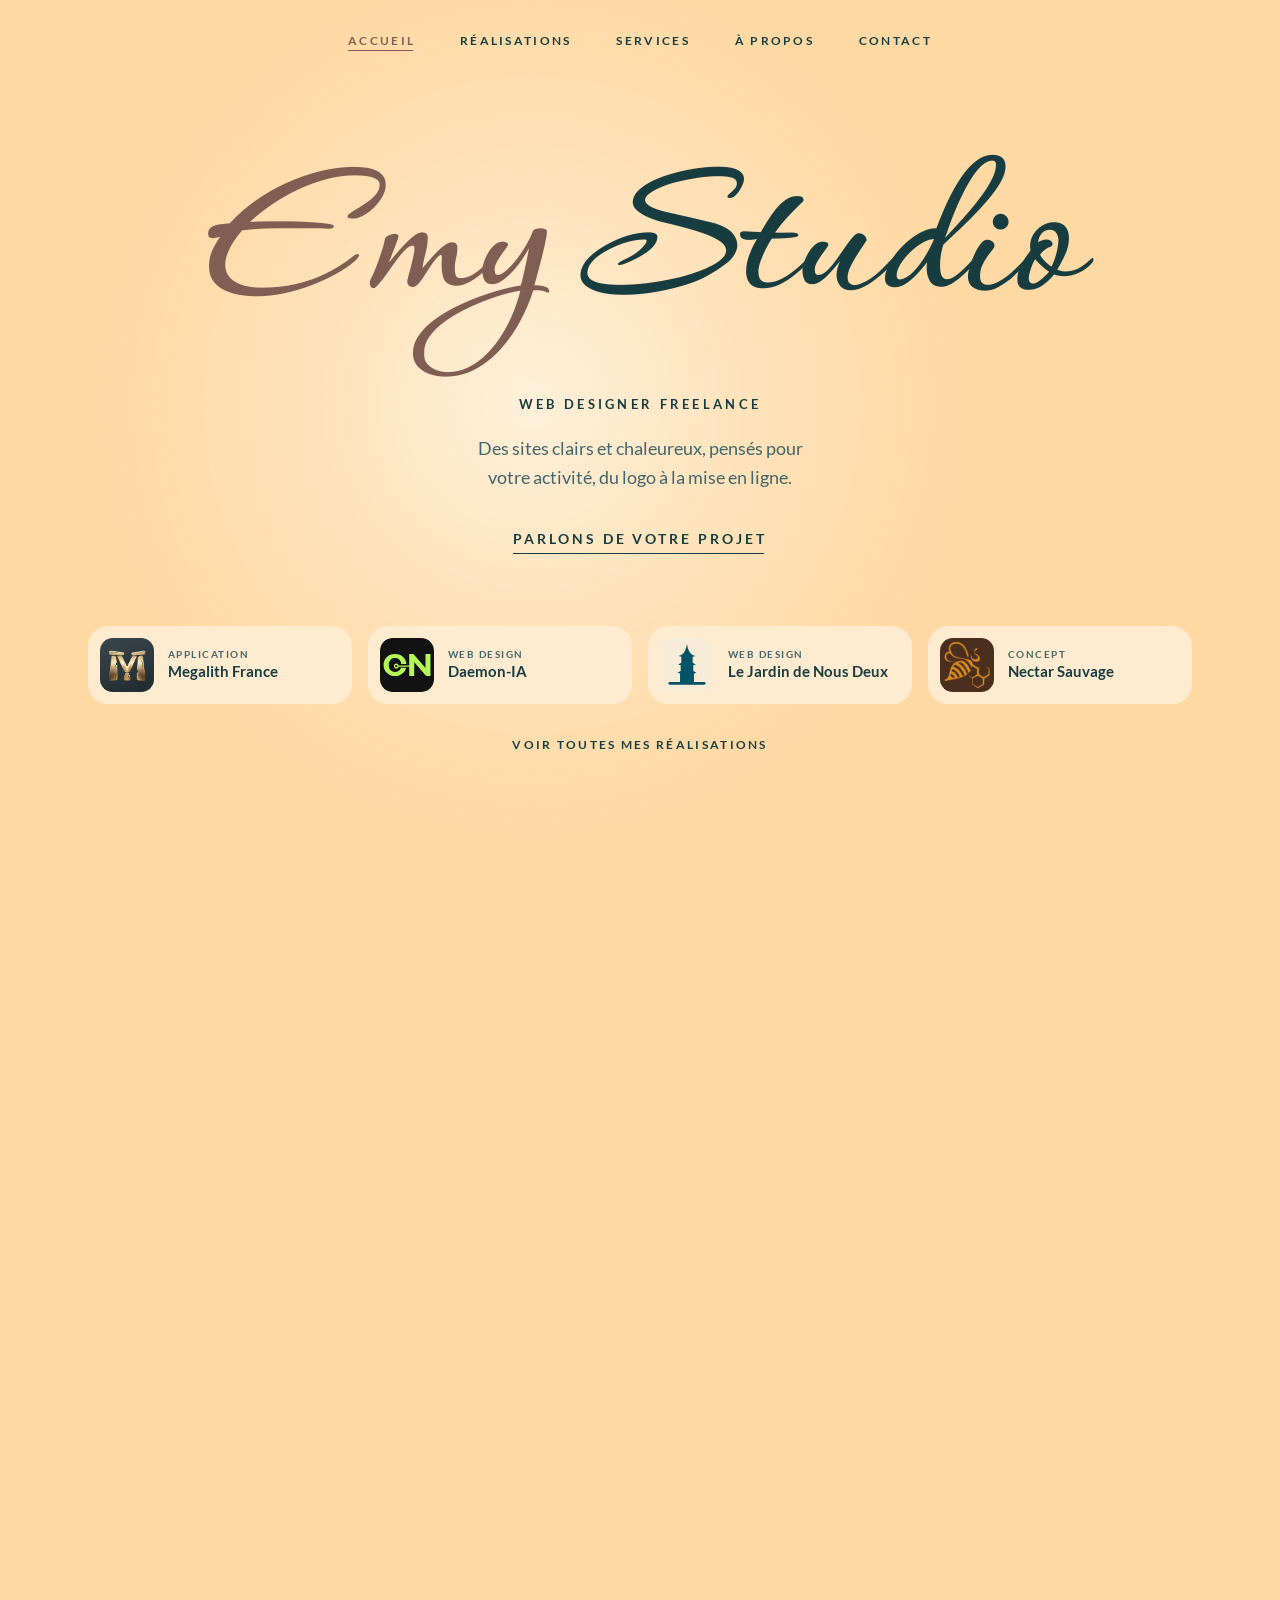
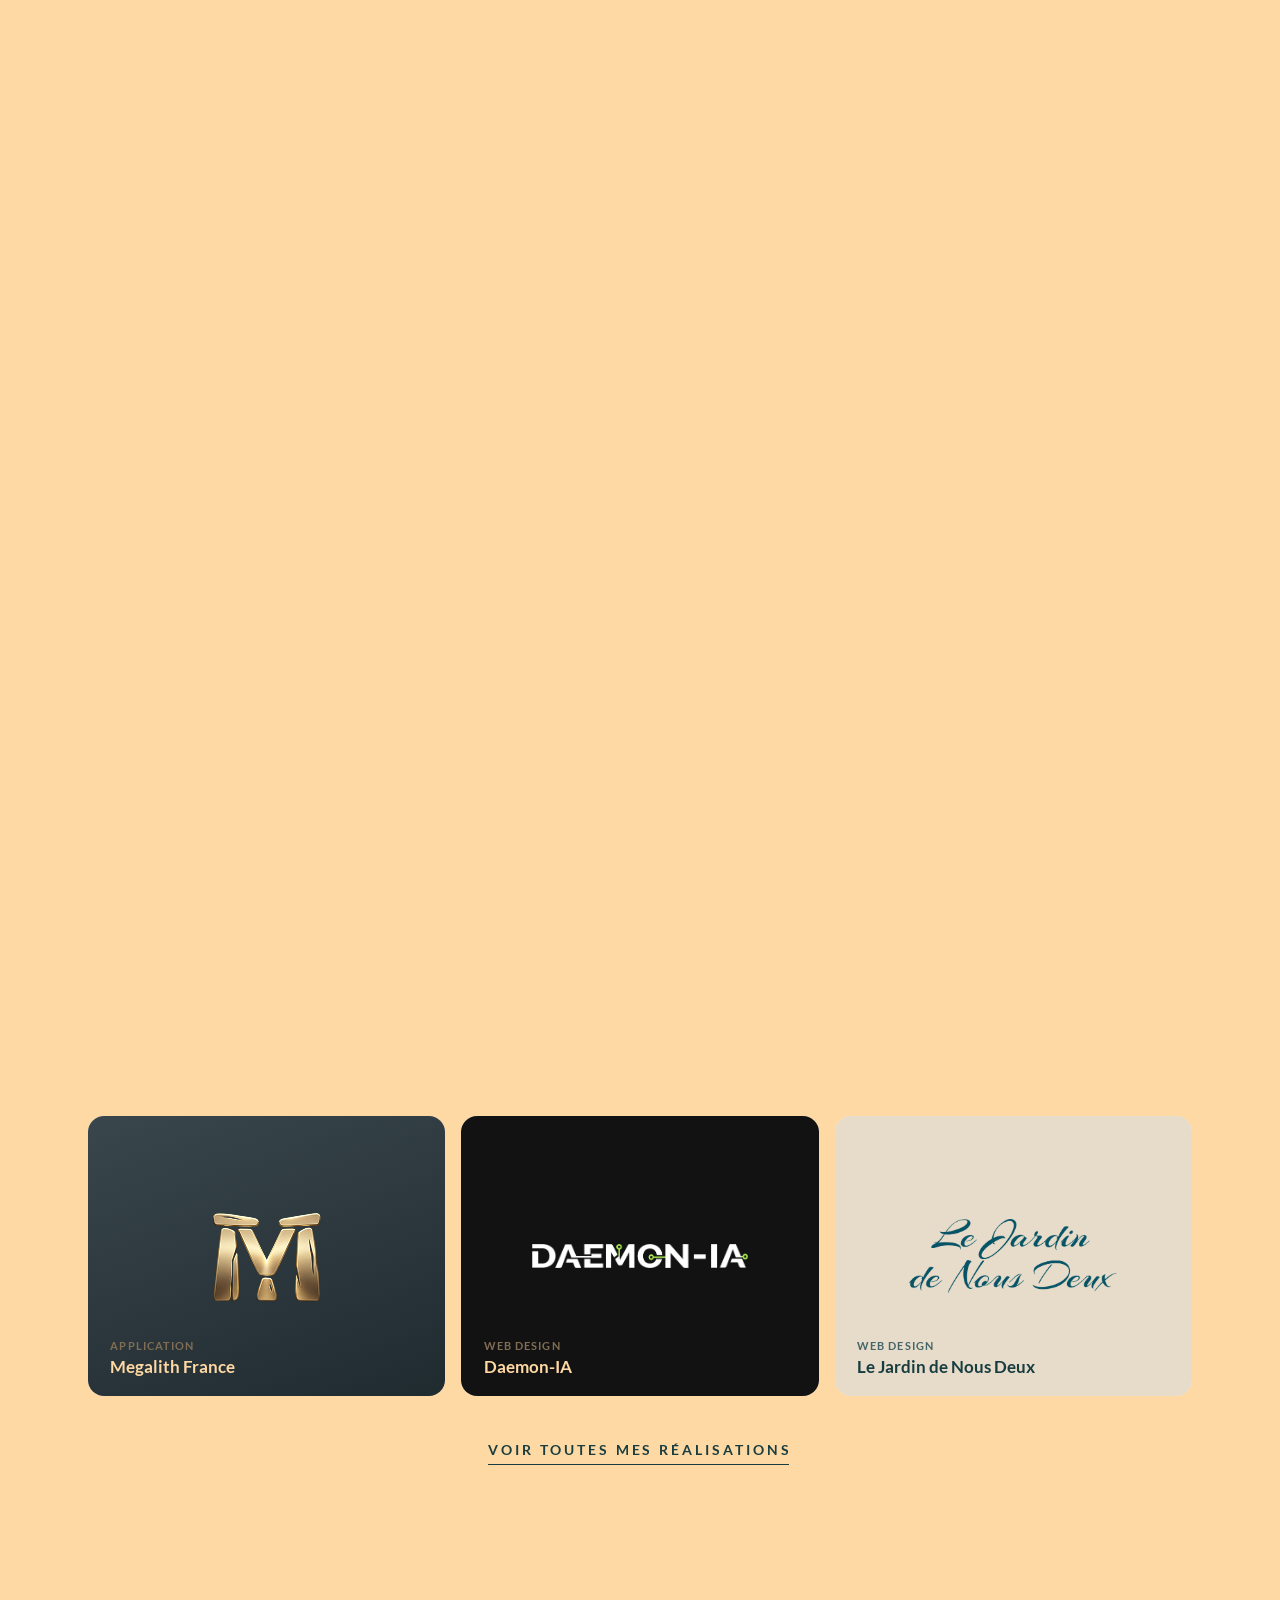
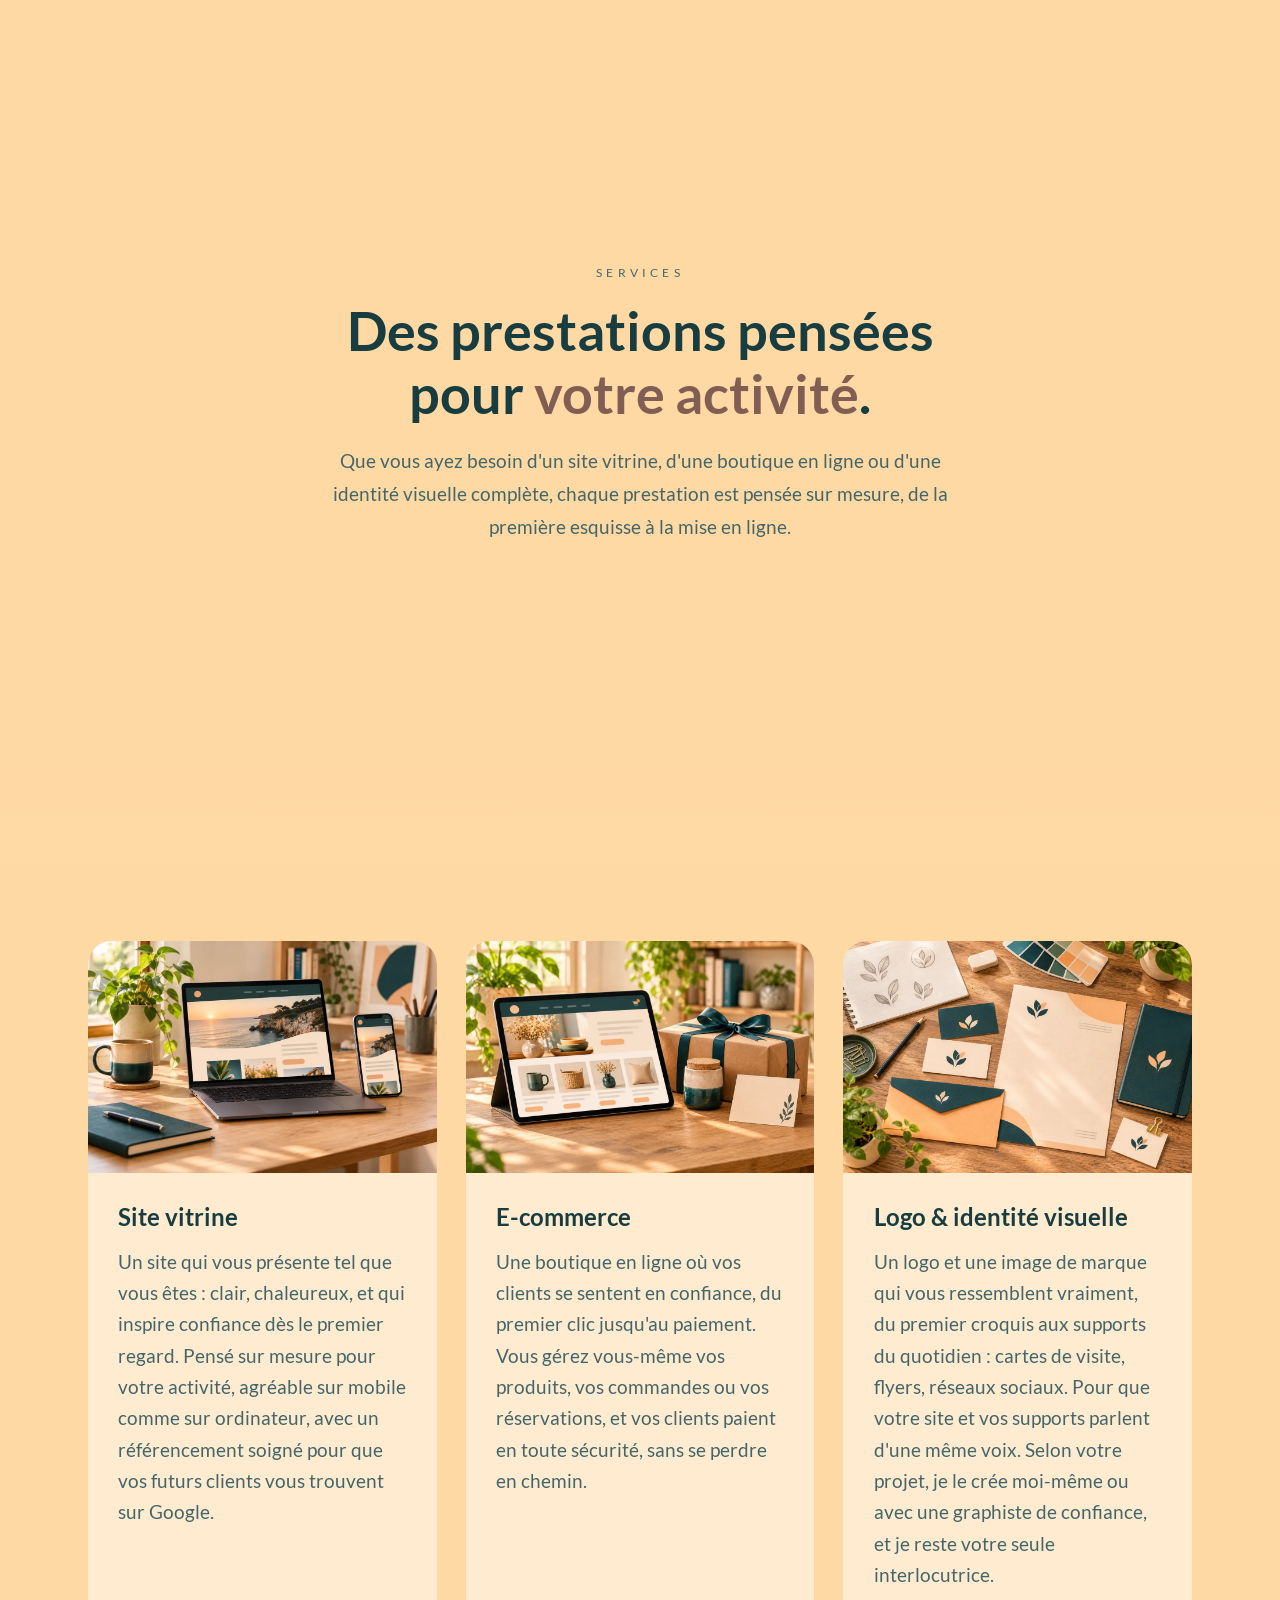
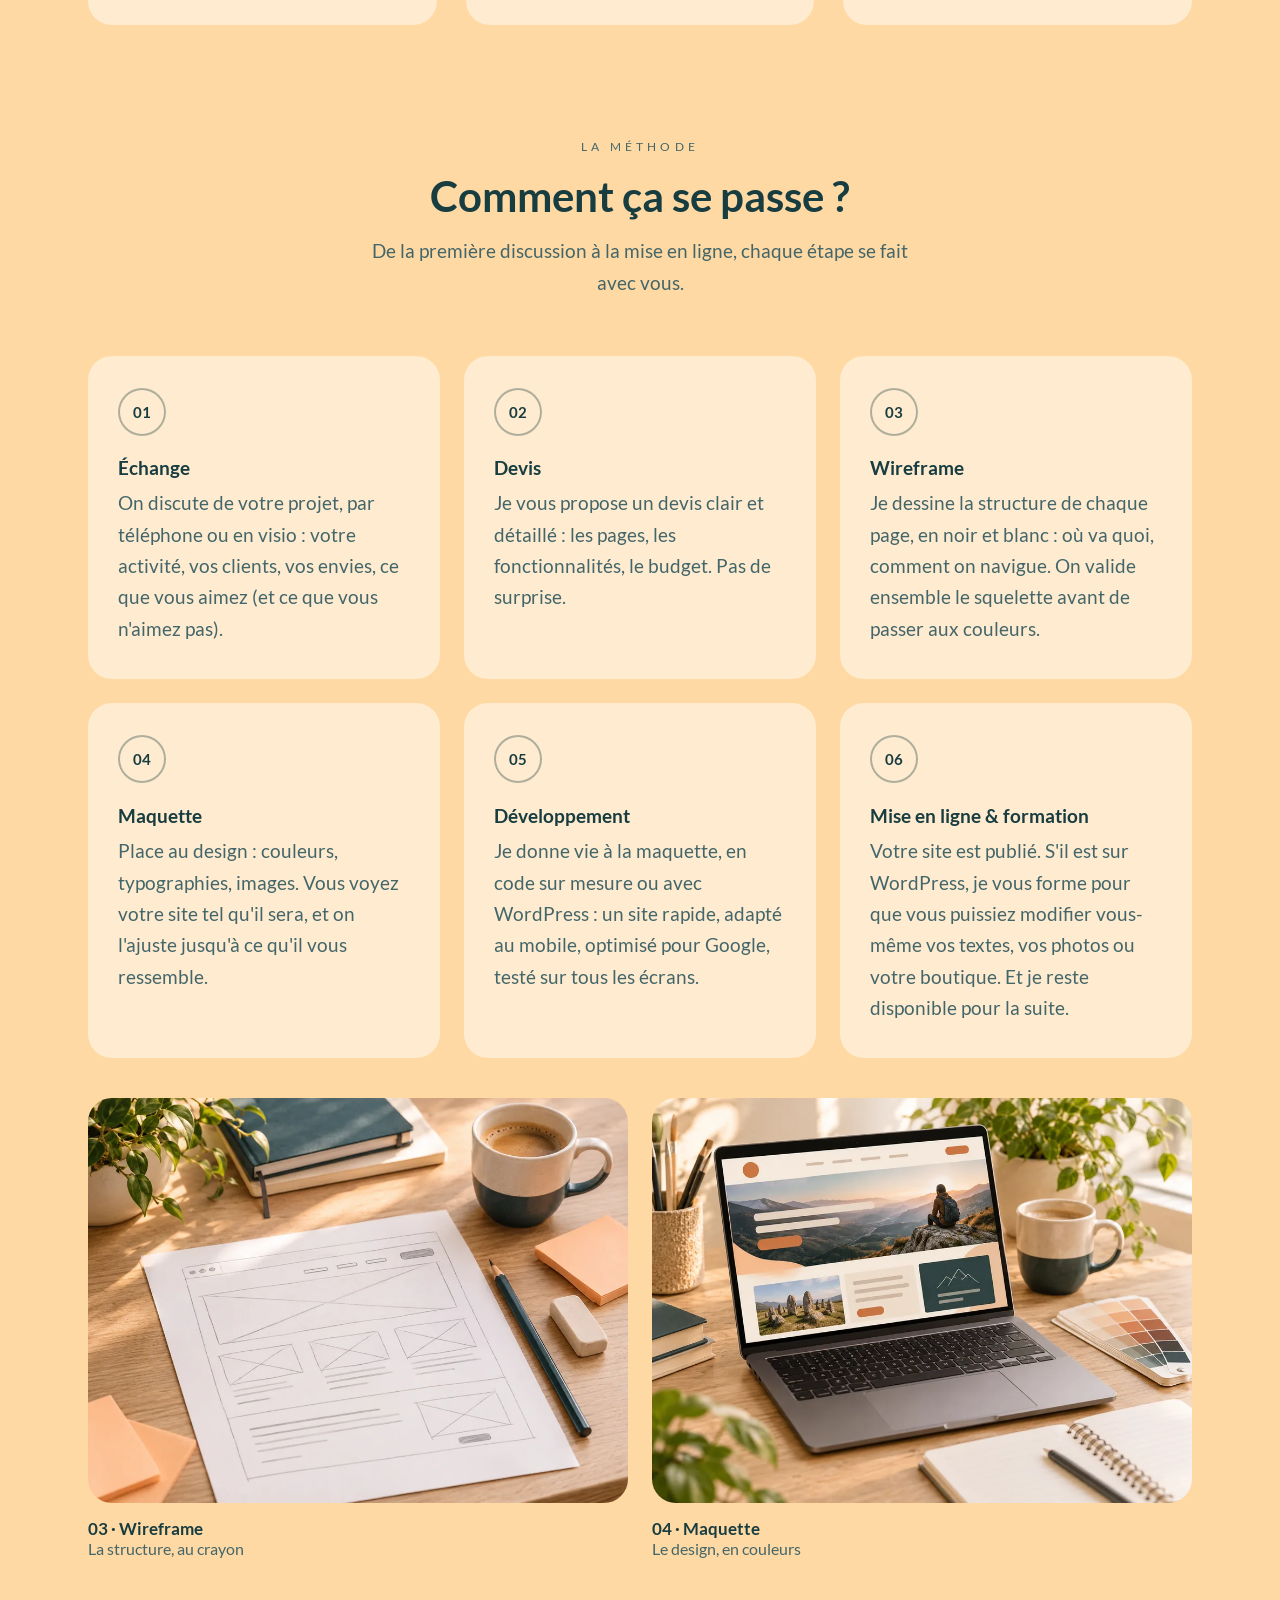
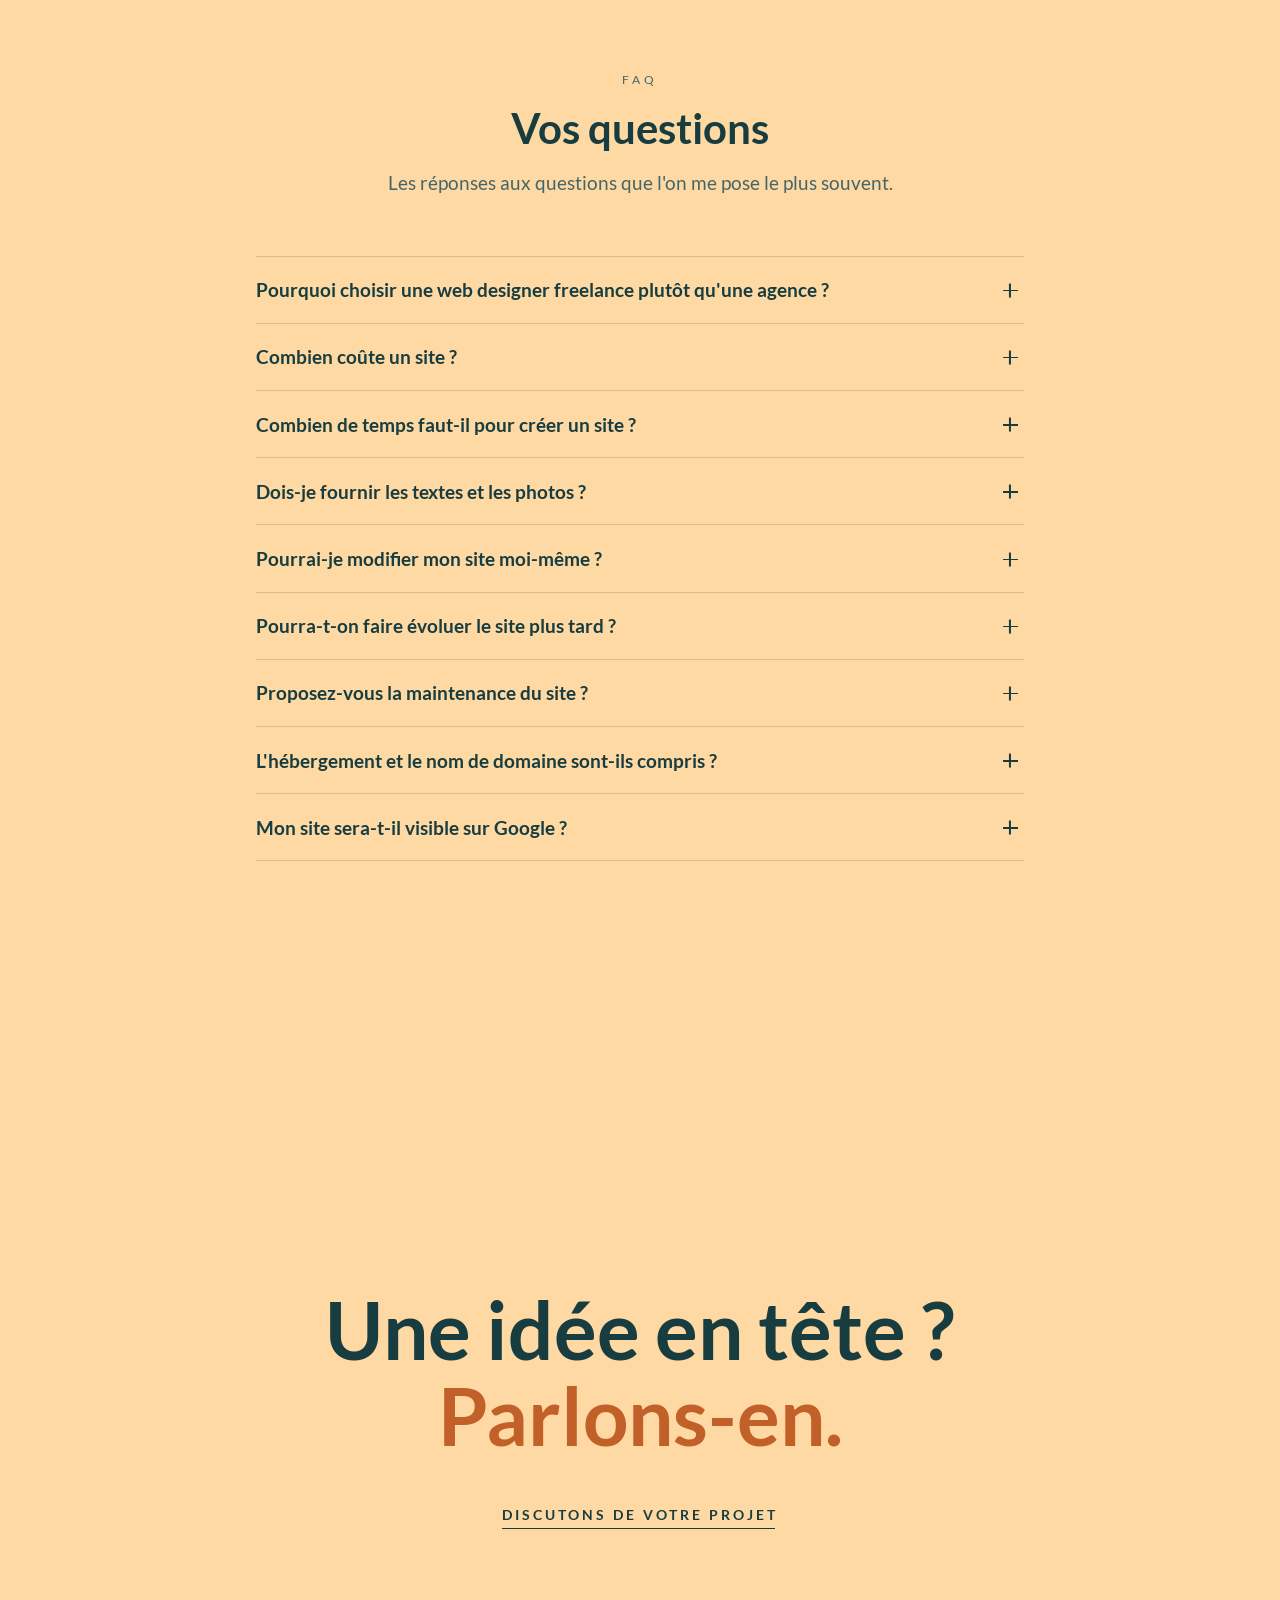
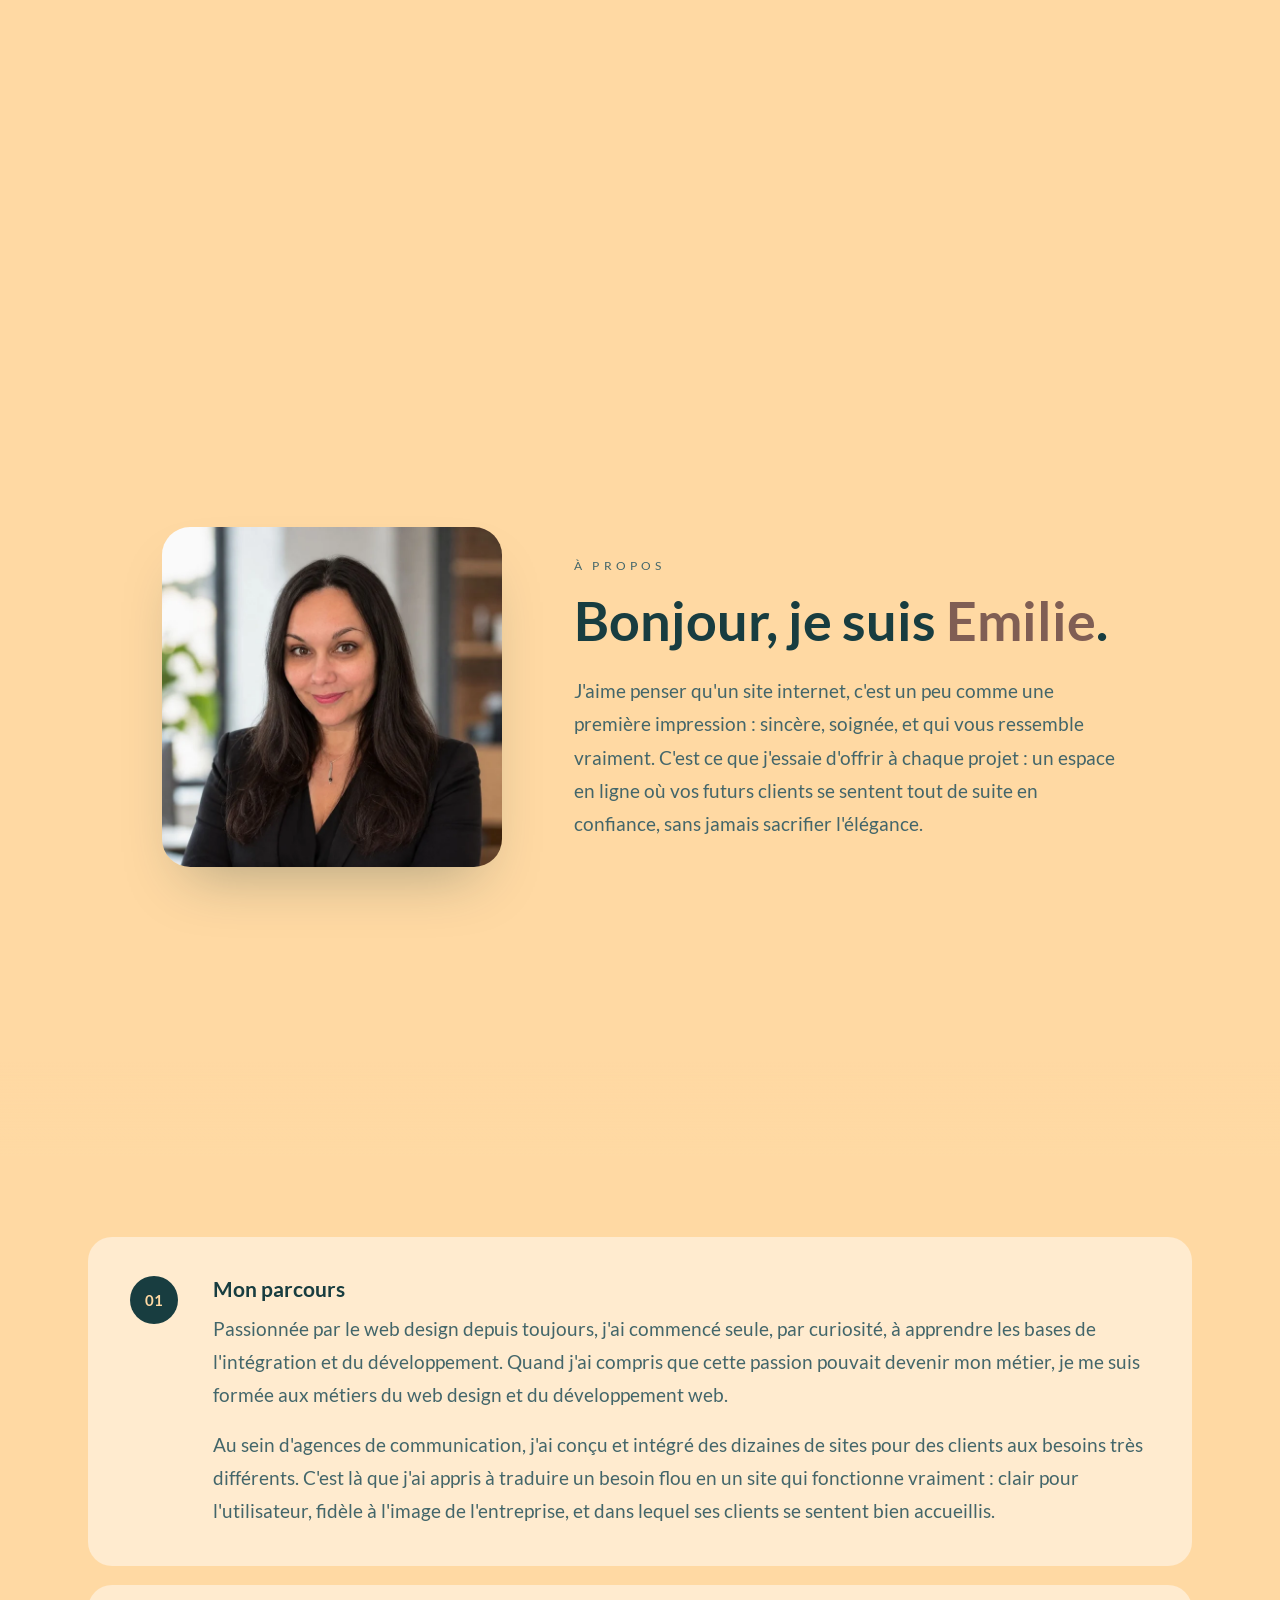
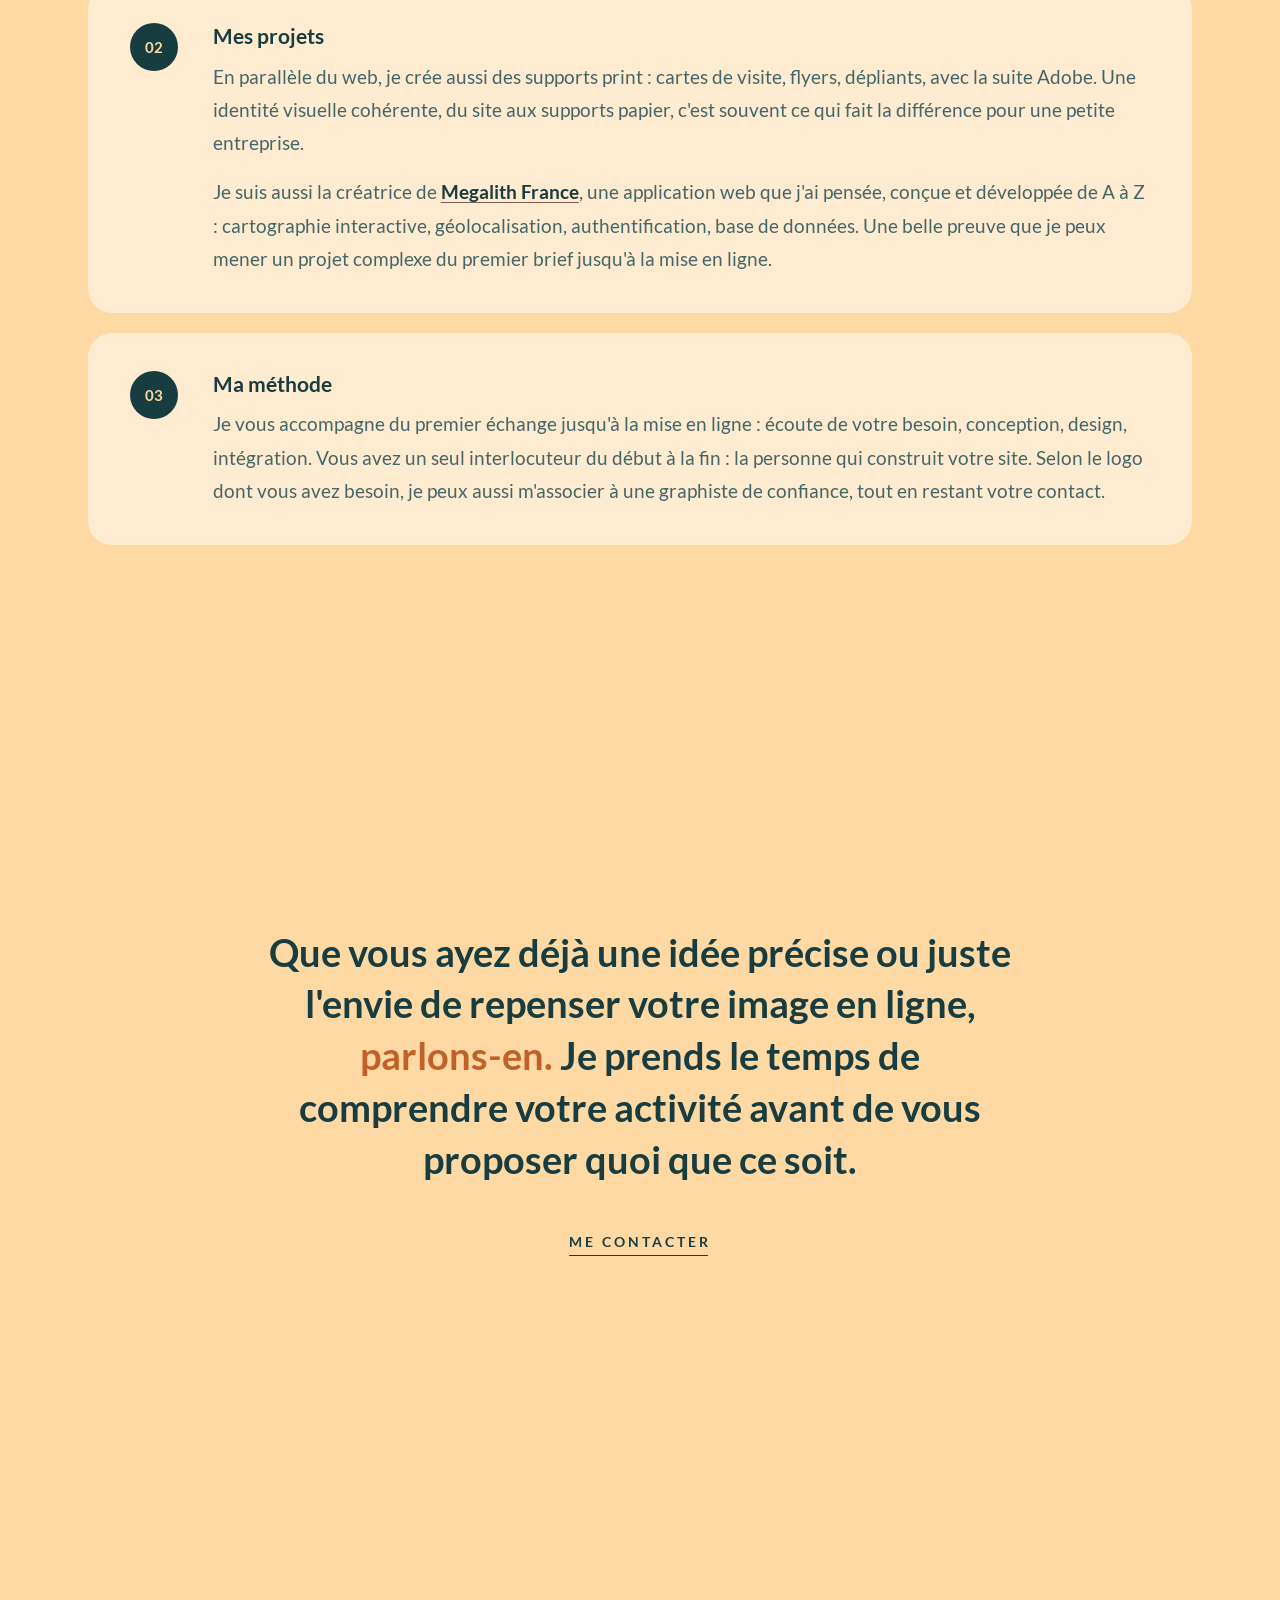
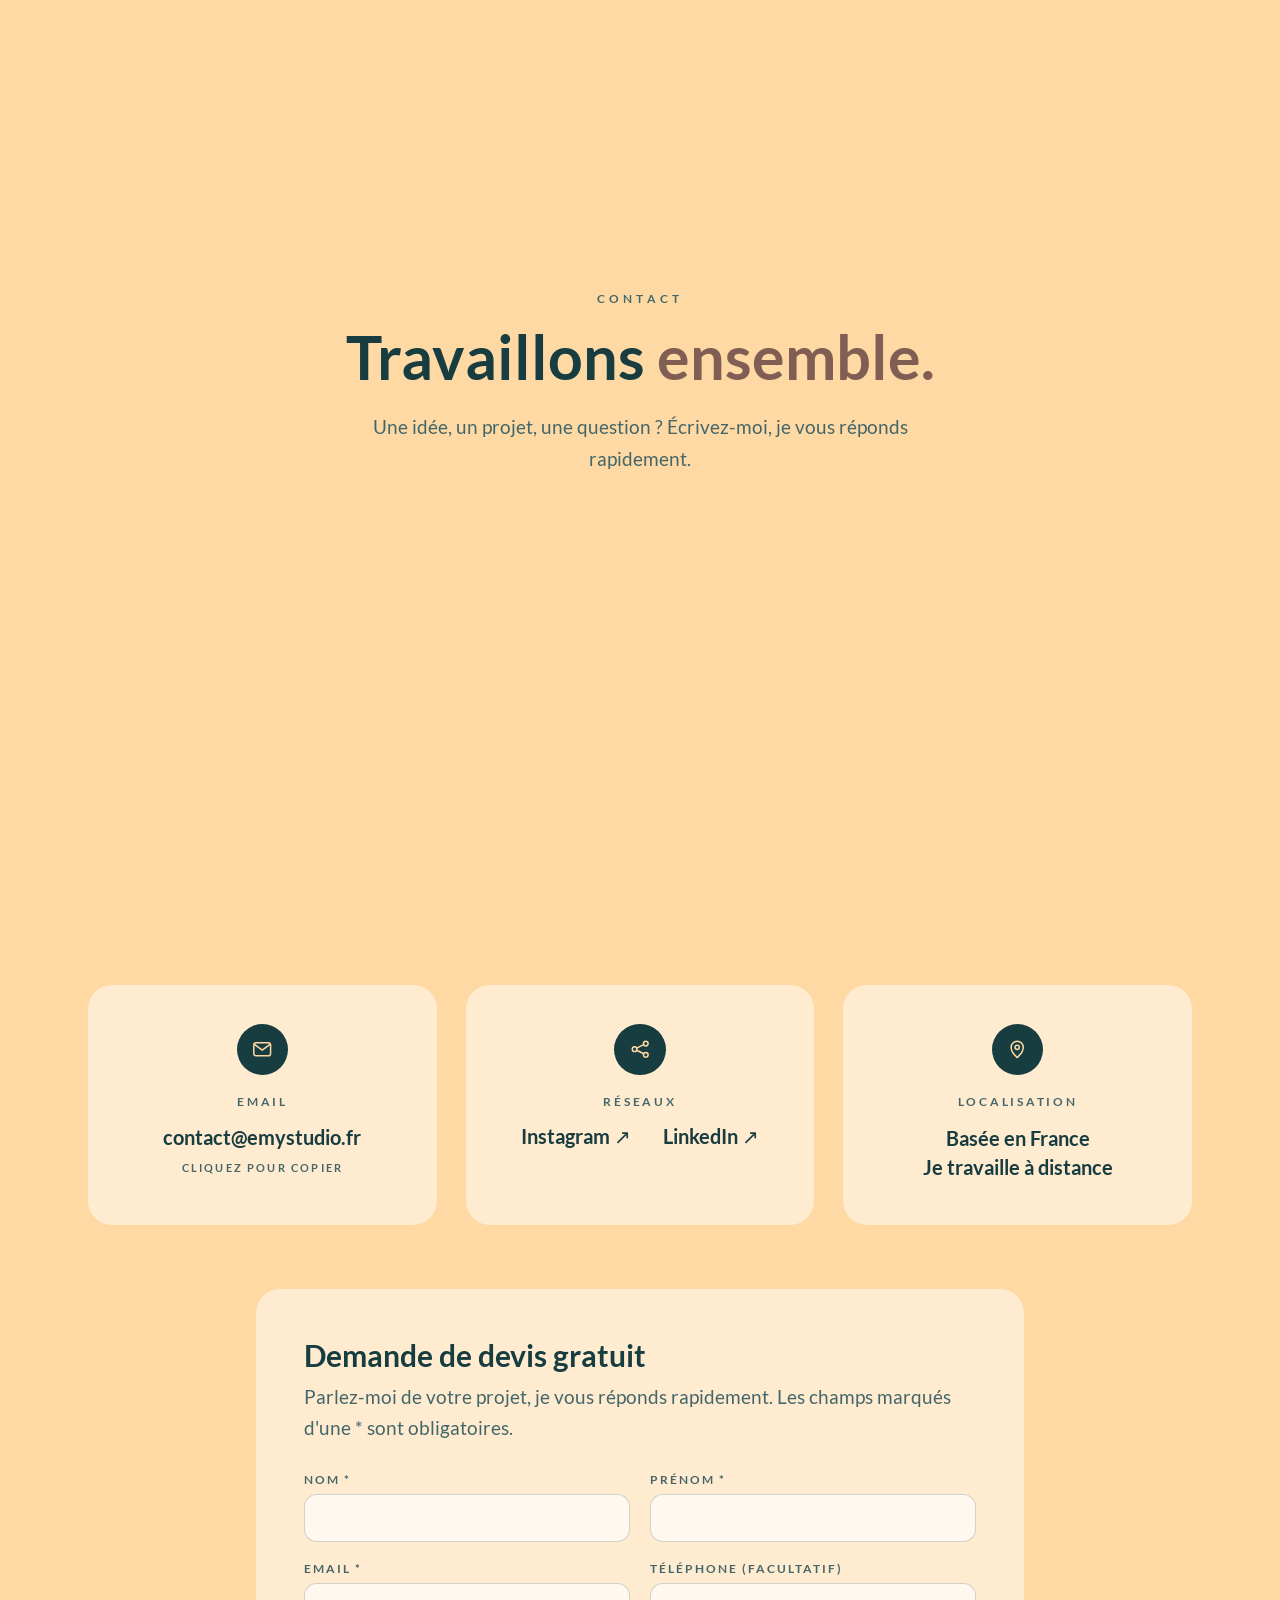
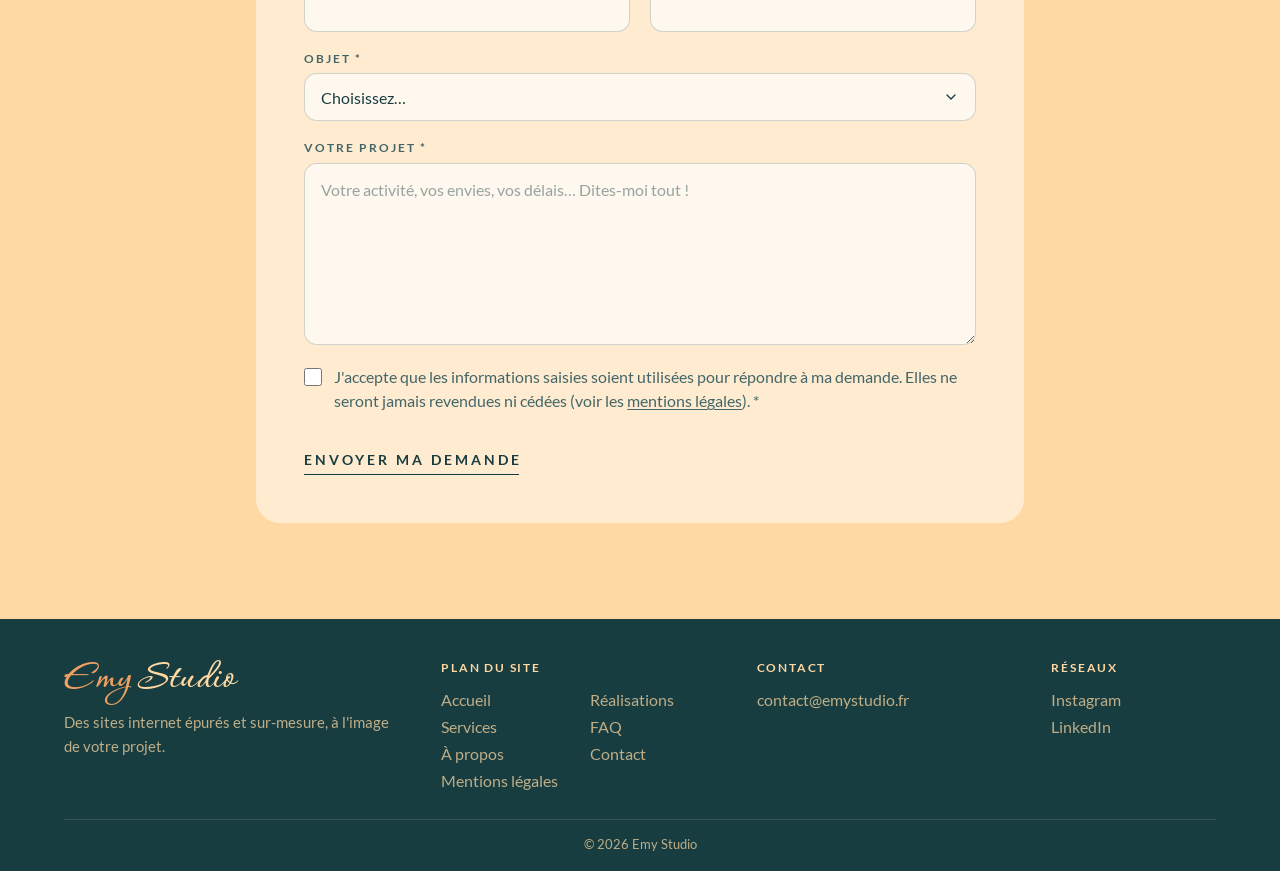
==== commit a7c1f44c: "Trial: wireframe and mockup illustrations under the process steps Co-Authored-By: Claude Opus 5.5 <n" ====
--- a/index.html
+++ b/index.html
@@ -241,6 +241,17 @@
           <p>Votre site est publié. S'il est sur WordPress, je vous forme pour que vous puissiez modifier vous-même vos textes, vos photos ou votre boutique. Et je reste disponible pour la suite.</p>
         </li>
         </ol>
+        <!-- Les étapes 3 et 4 en images : le squelette au crayon, puis le design en couleurs -->
+        <div class="process-visuals">
+          <figure class="process-visual pop-in">
+            <img src="assets/process/wireframe.webp" alt="Illustration : wireframe de site dessiné au crayon sur une feuille, posée sur un bureau" width="1000" height="750" loading="lazy" decoding="async" />
+            <figcaption><strong>03 · Wireframe</strong> La structure, au crayon</figcaption>
+          </figure>
+          <figure class="process-visual pop-in">
+            <img src="assets/process/maquette.webp" alt="Illustration : maquette de site en couleurs affichée sur un ordinateur portable, à côté d'un nuancier" width="1000" height="750" loading="lazy" decoding="async" />
+            <figcaption><strong>04 · Maquette</strong> Le design, en couleurs</figcaption>
+          </figure>
+        </div>
       </div>
 
       <div class="faq" id="faq">
@@ -252,7 +263,7 @@
         <div class="faq-list">
           <details class="faq-item" name="faq">
             <summary>Pourquoi choisir une web designer freelance plutôt qu'une agence&nbsp;?</summary>
-            <p>J'ai travaillé plusieurs années en agence de communication&nbsp;: vous profitez de cette expérience, avec en plus la simplicité d'un interlocuteur unique. C'est moi qui vous écoute, qui conçois votre site et qui le construis. Je connais votre projet dans ses moindres détails, les échanges sont plus directs, et chaque choix est pensé pour votre activité, du premier rendez-vous jusqu'à la mise en ligne.</p>
+            <p>J'ai conçu des dizaines de sites en agence de communication&nbsp;: vous profitez de cette expérience, avec en plus la simplicité d'un interlocuteur unique. C'est moi qui vous écoute, qui conçois votre site et qui le construis. Je connais votre projet dans ses moindres détails, les échanges sont plus directs, et chaque choix est pensé pour votre activité, du premier rendez-vous jusqu'à la mise en ligne.</p>
           </details>
           <details class="faq-item" name="faq">
             <summary>Combien coûte un site&nbsp;?</summary>
--- a/style.css
+++ b/style.css
@@ -1140,6 +1140,32 @@
   line-height: 1.65;
   color: var(--ink-soft);
   font-size: var(--text);
+}
+/* Étapes 3 et 4 illustrées, côte à côte sous les cartes */
+.process-visuals {
+  display: grid;
+  gap: 1.2rem;
+  margin-top: clamp(1.5rem, 4vw, 2.5rem);
+}
+@media (min-width: 700px) {
+  .process-visuals { grid-template-columns: 1fr 1fr; gap: 1.5rem; }
+}
+.process-visual img {
+  display: block;
+  width: 100%;
+  height: auto;
+  border-radius: 1.5rem;
+}
+.process-visual figcaption {
+  margin-top: 0.9rem;
+  font-family: 'Lato', sans-serif;
+  font-size: var(--text-sm);
+  color: var(--ink-soft);
+}
+.process-visual figcaption strong {
+  display: block;
+  font-size: 1.05rem;
+  color: var(--ink);
 }
 /* Les ronds se remplissent un à un pendant qu'on défile (merci main.js) */
 .process.is-live .process-step::before {
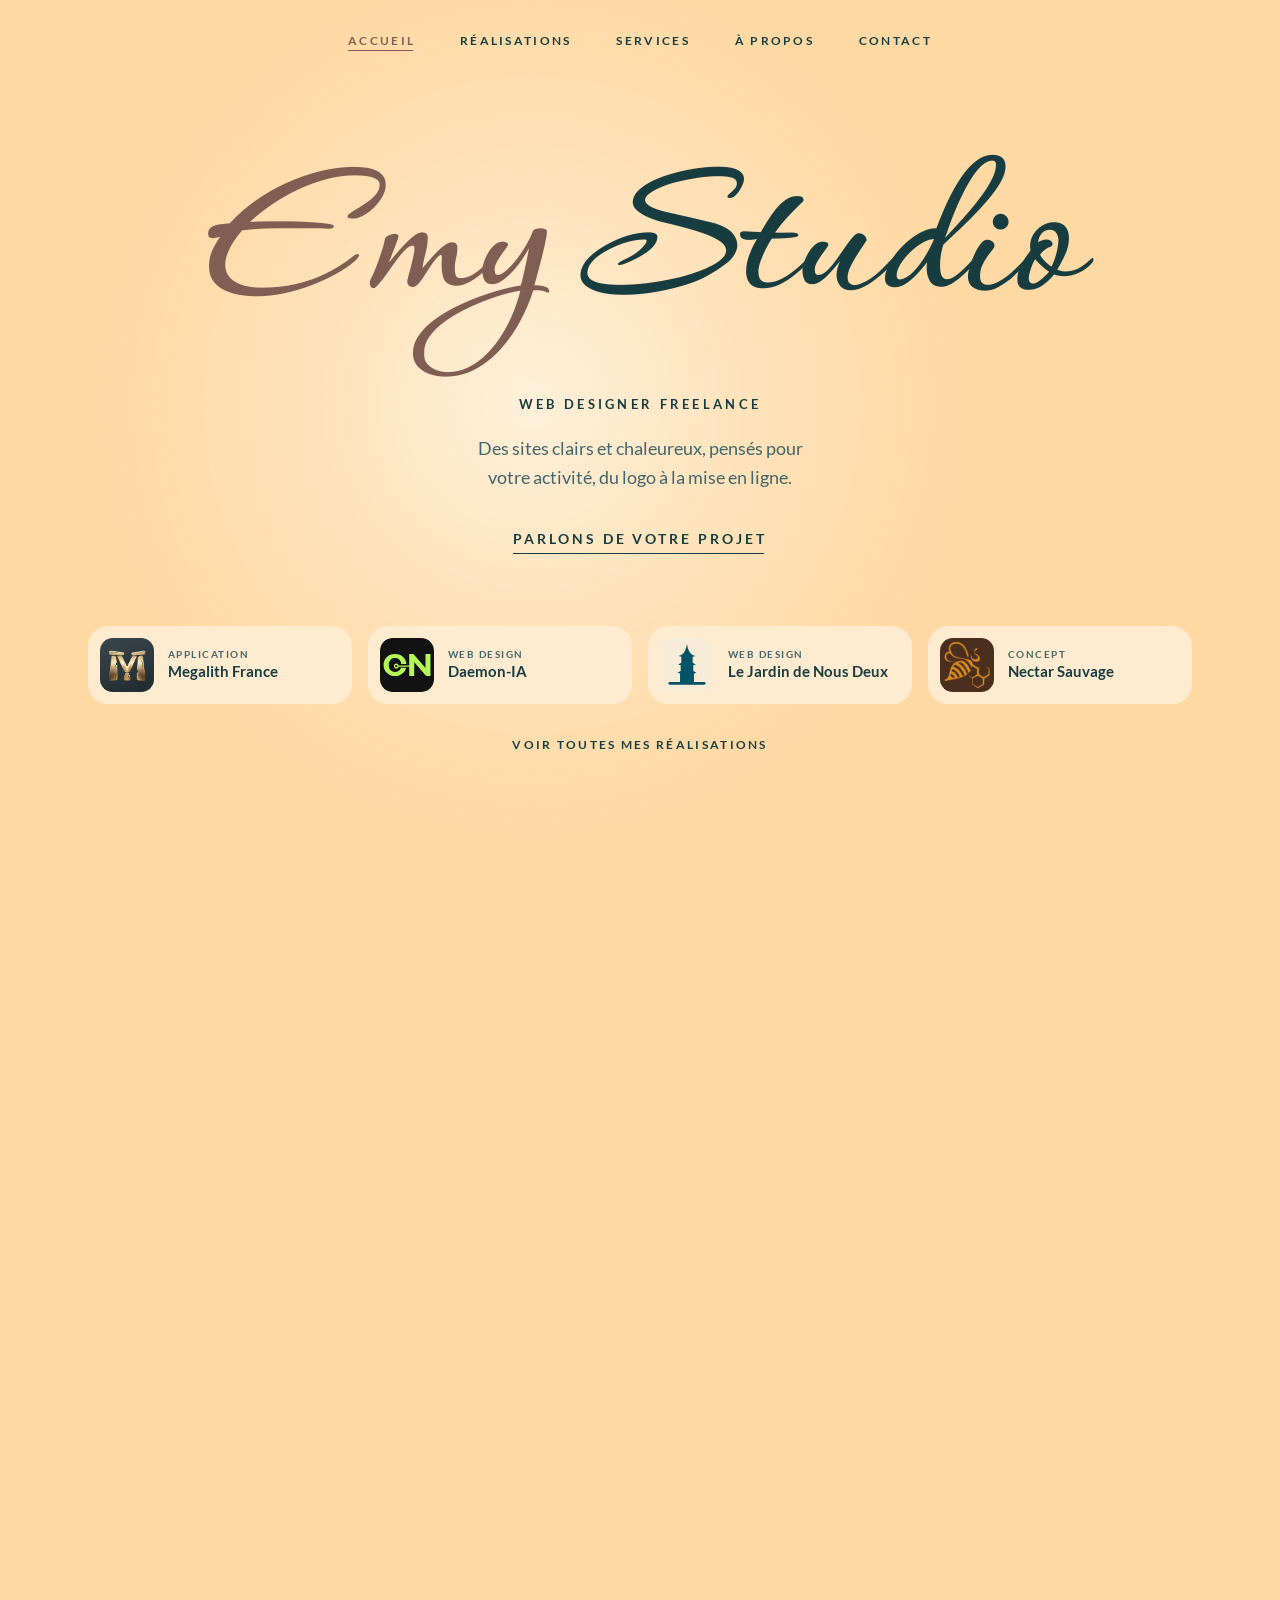
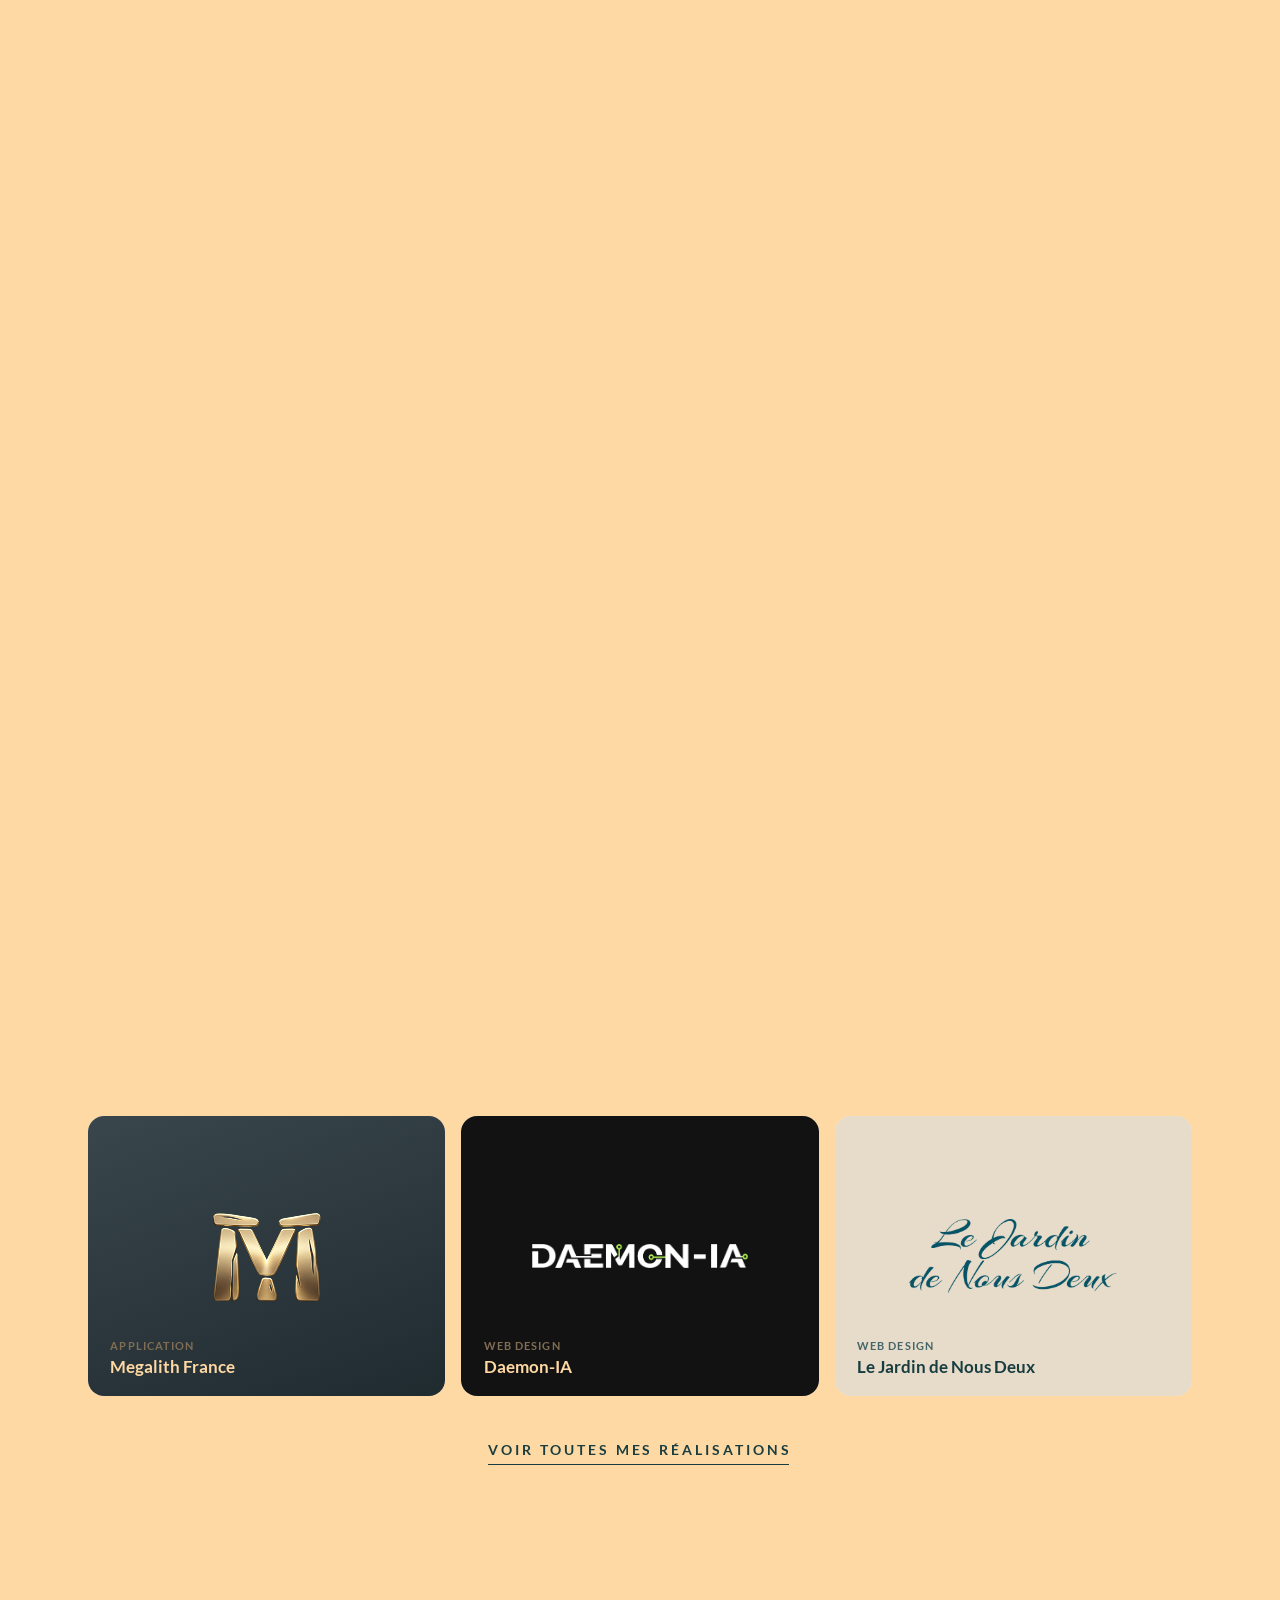
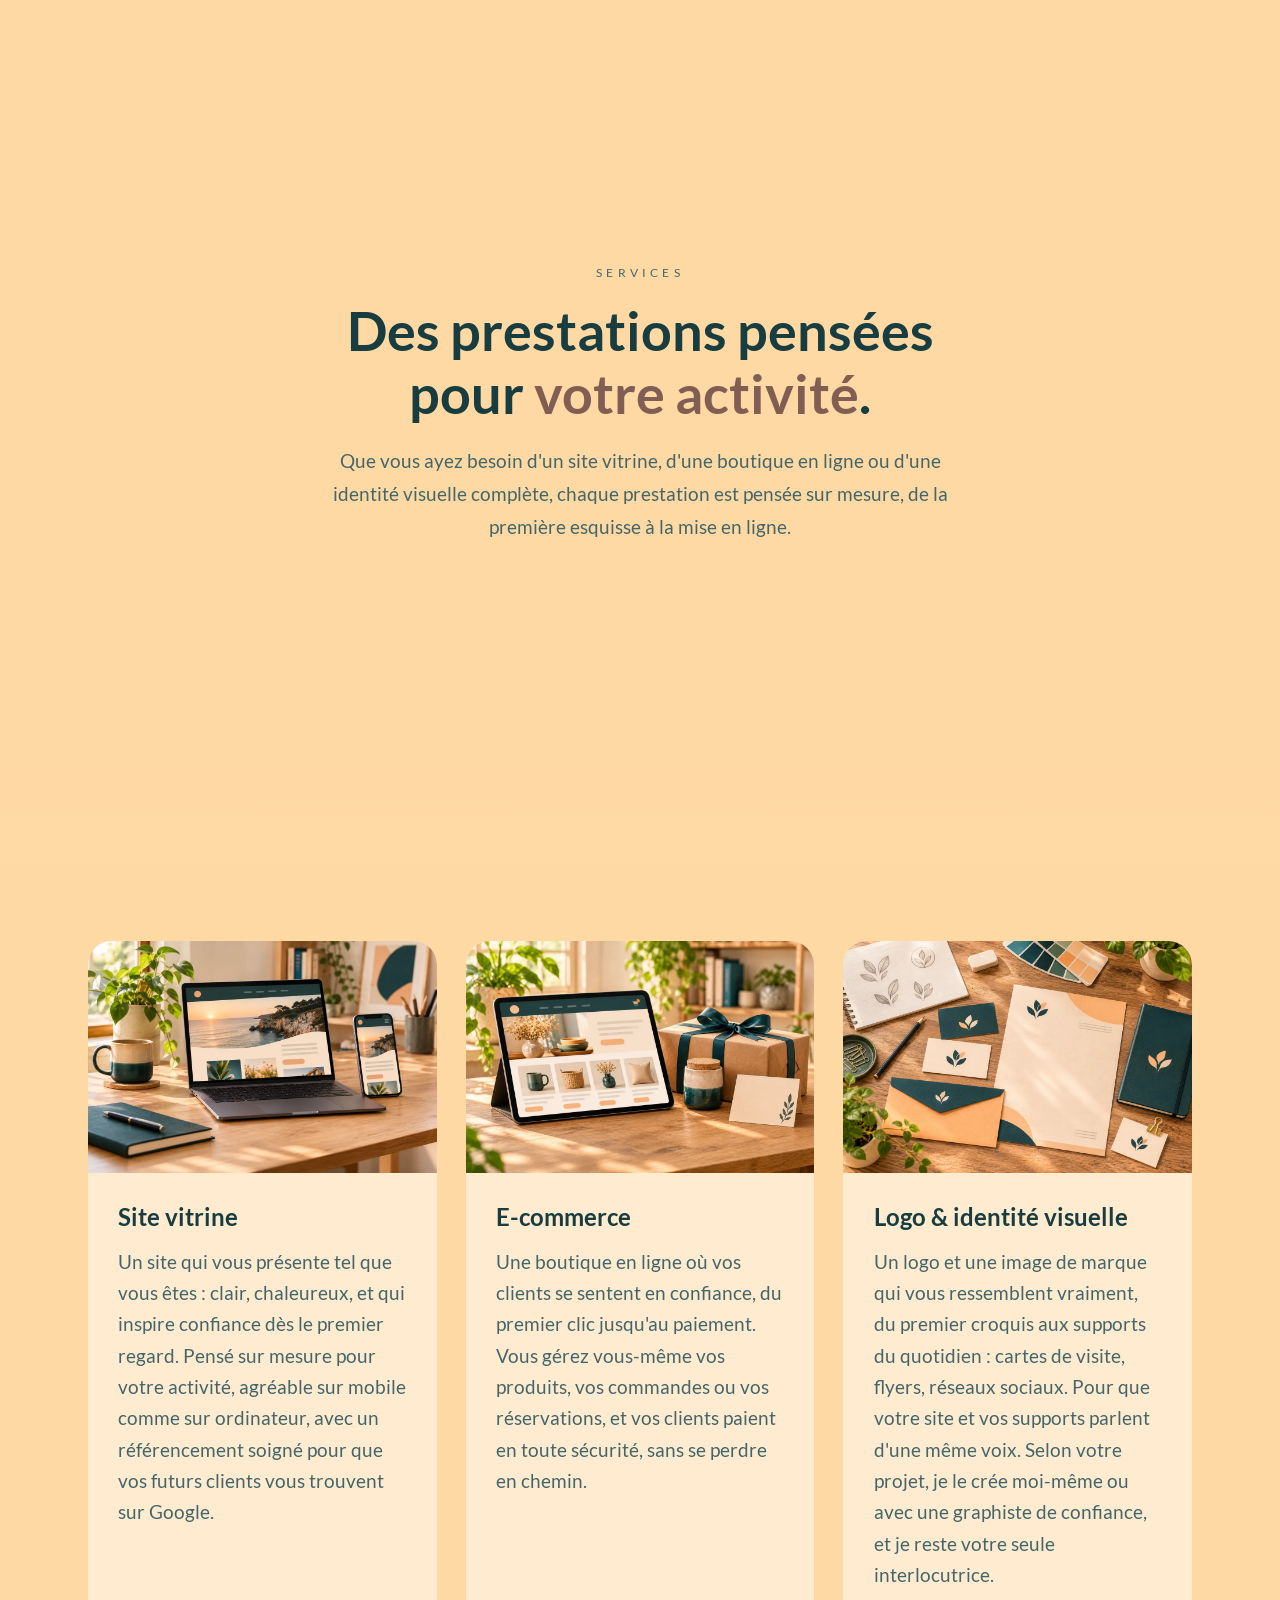
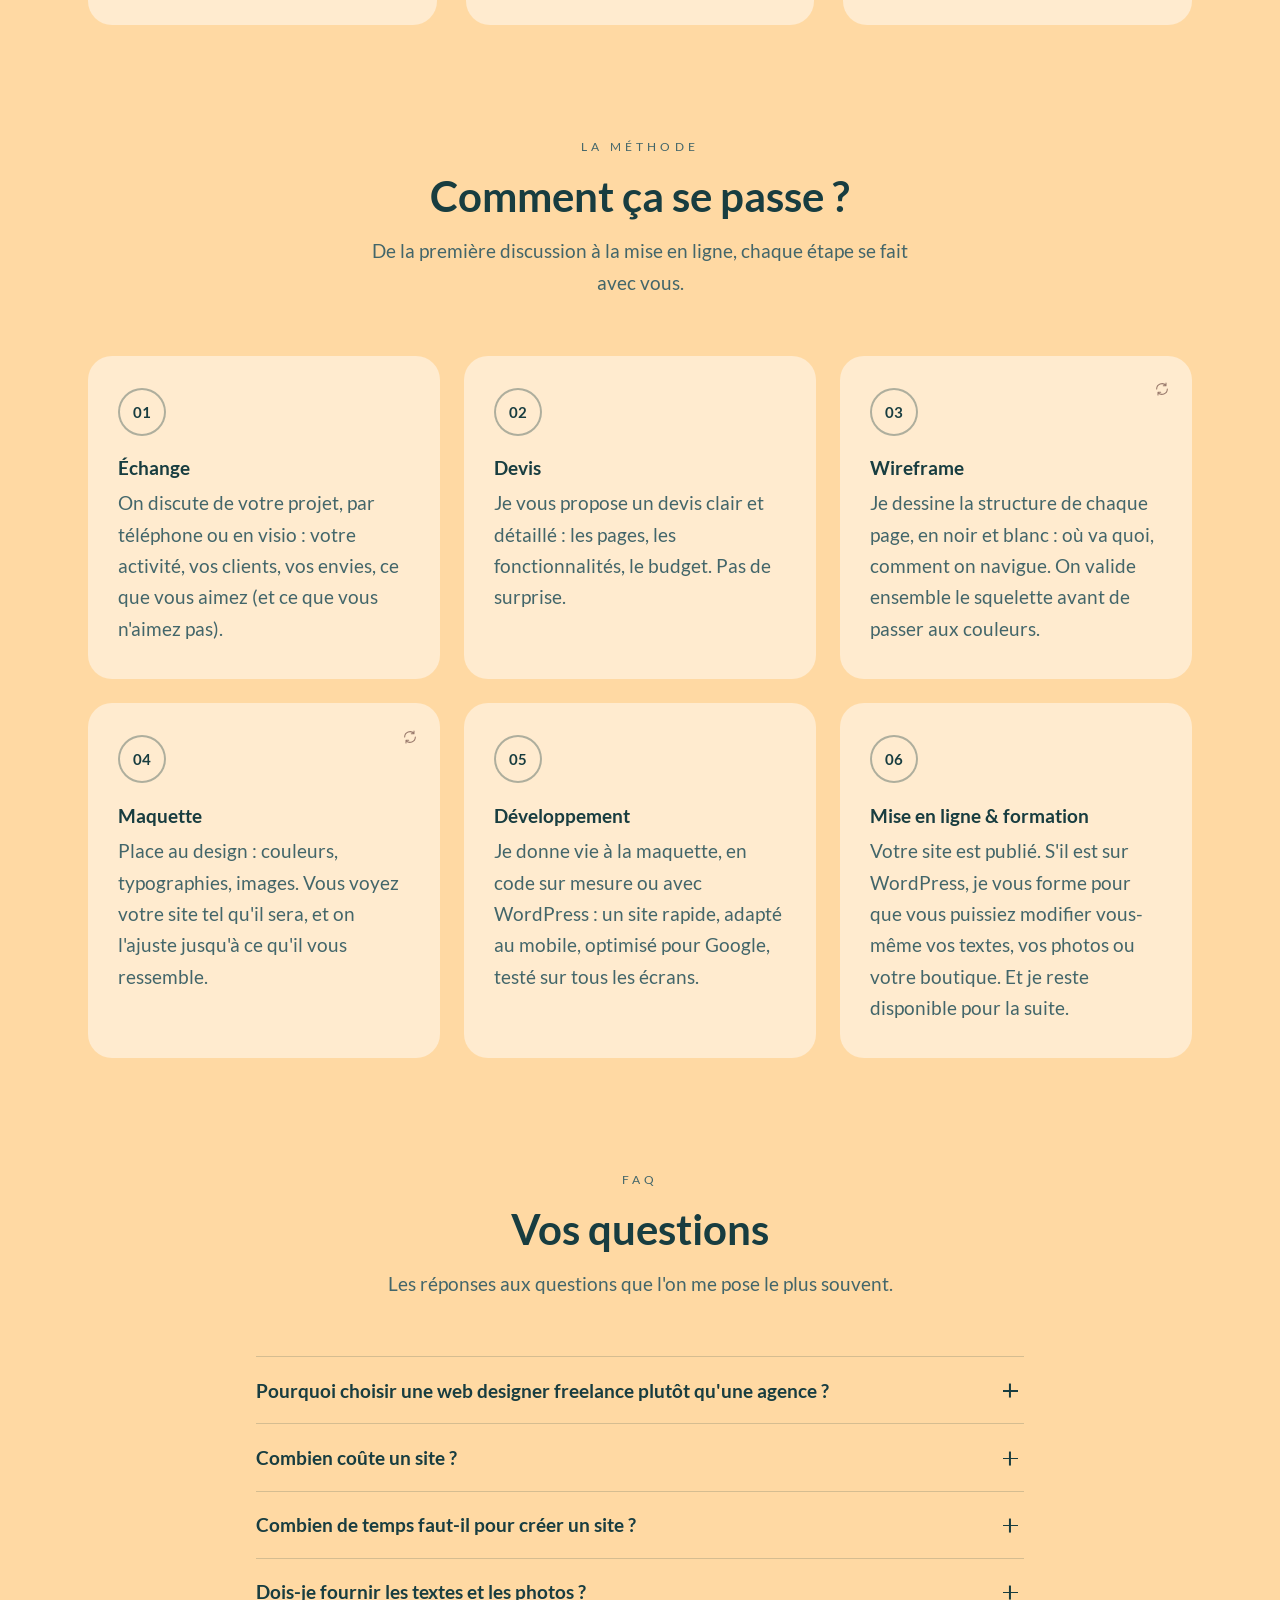
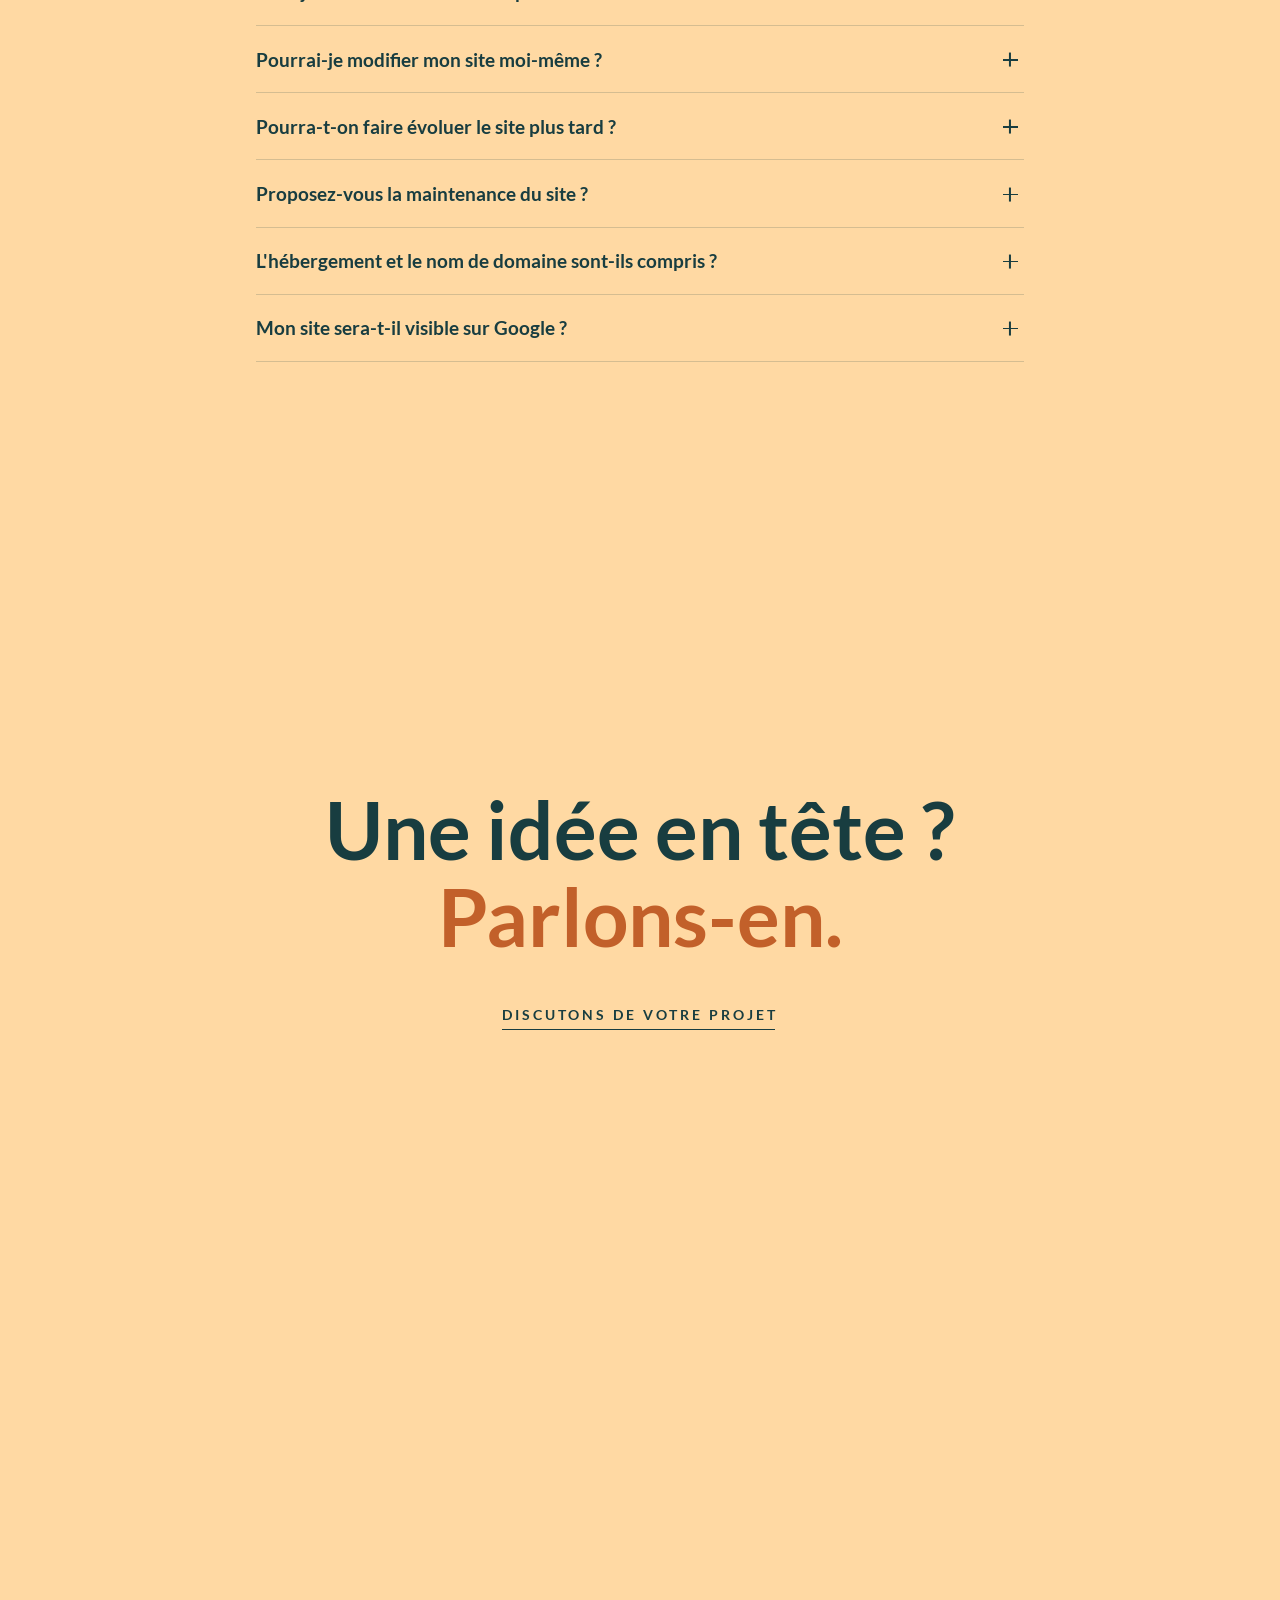
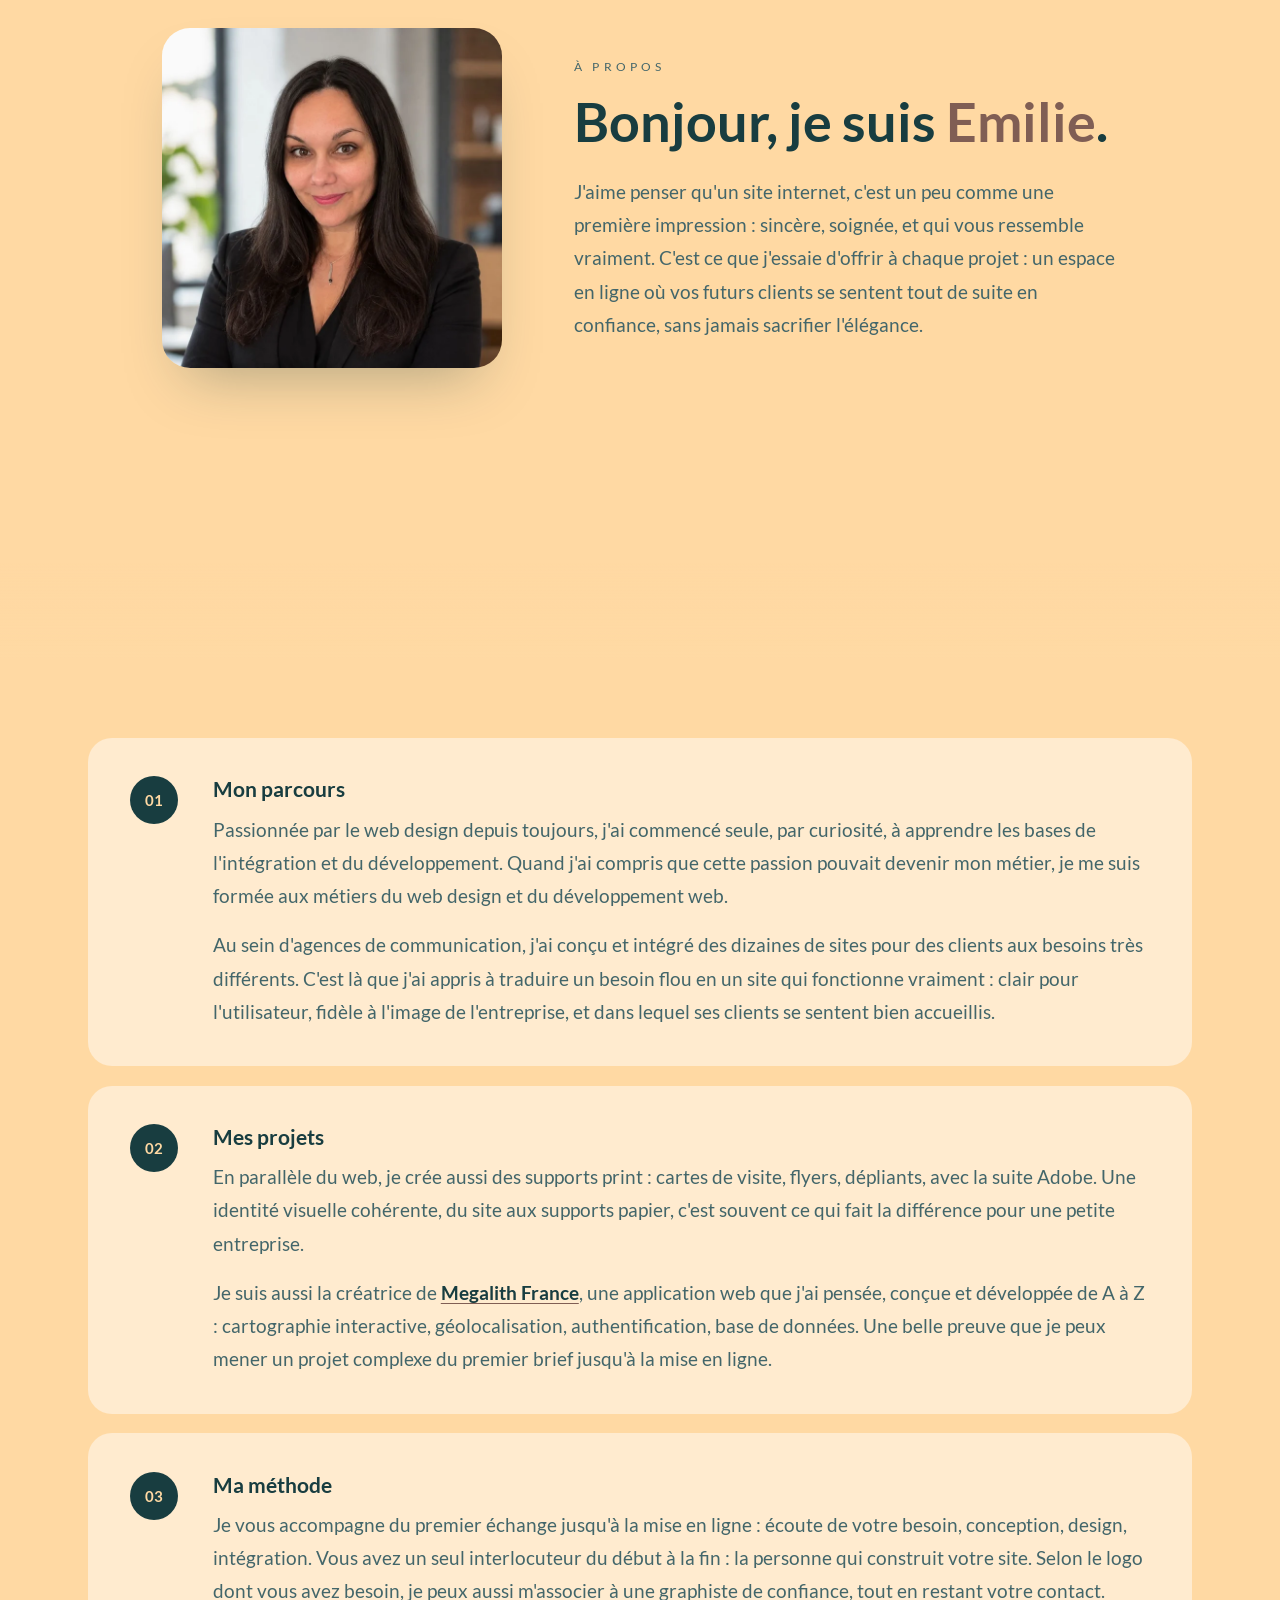
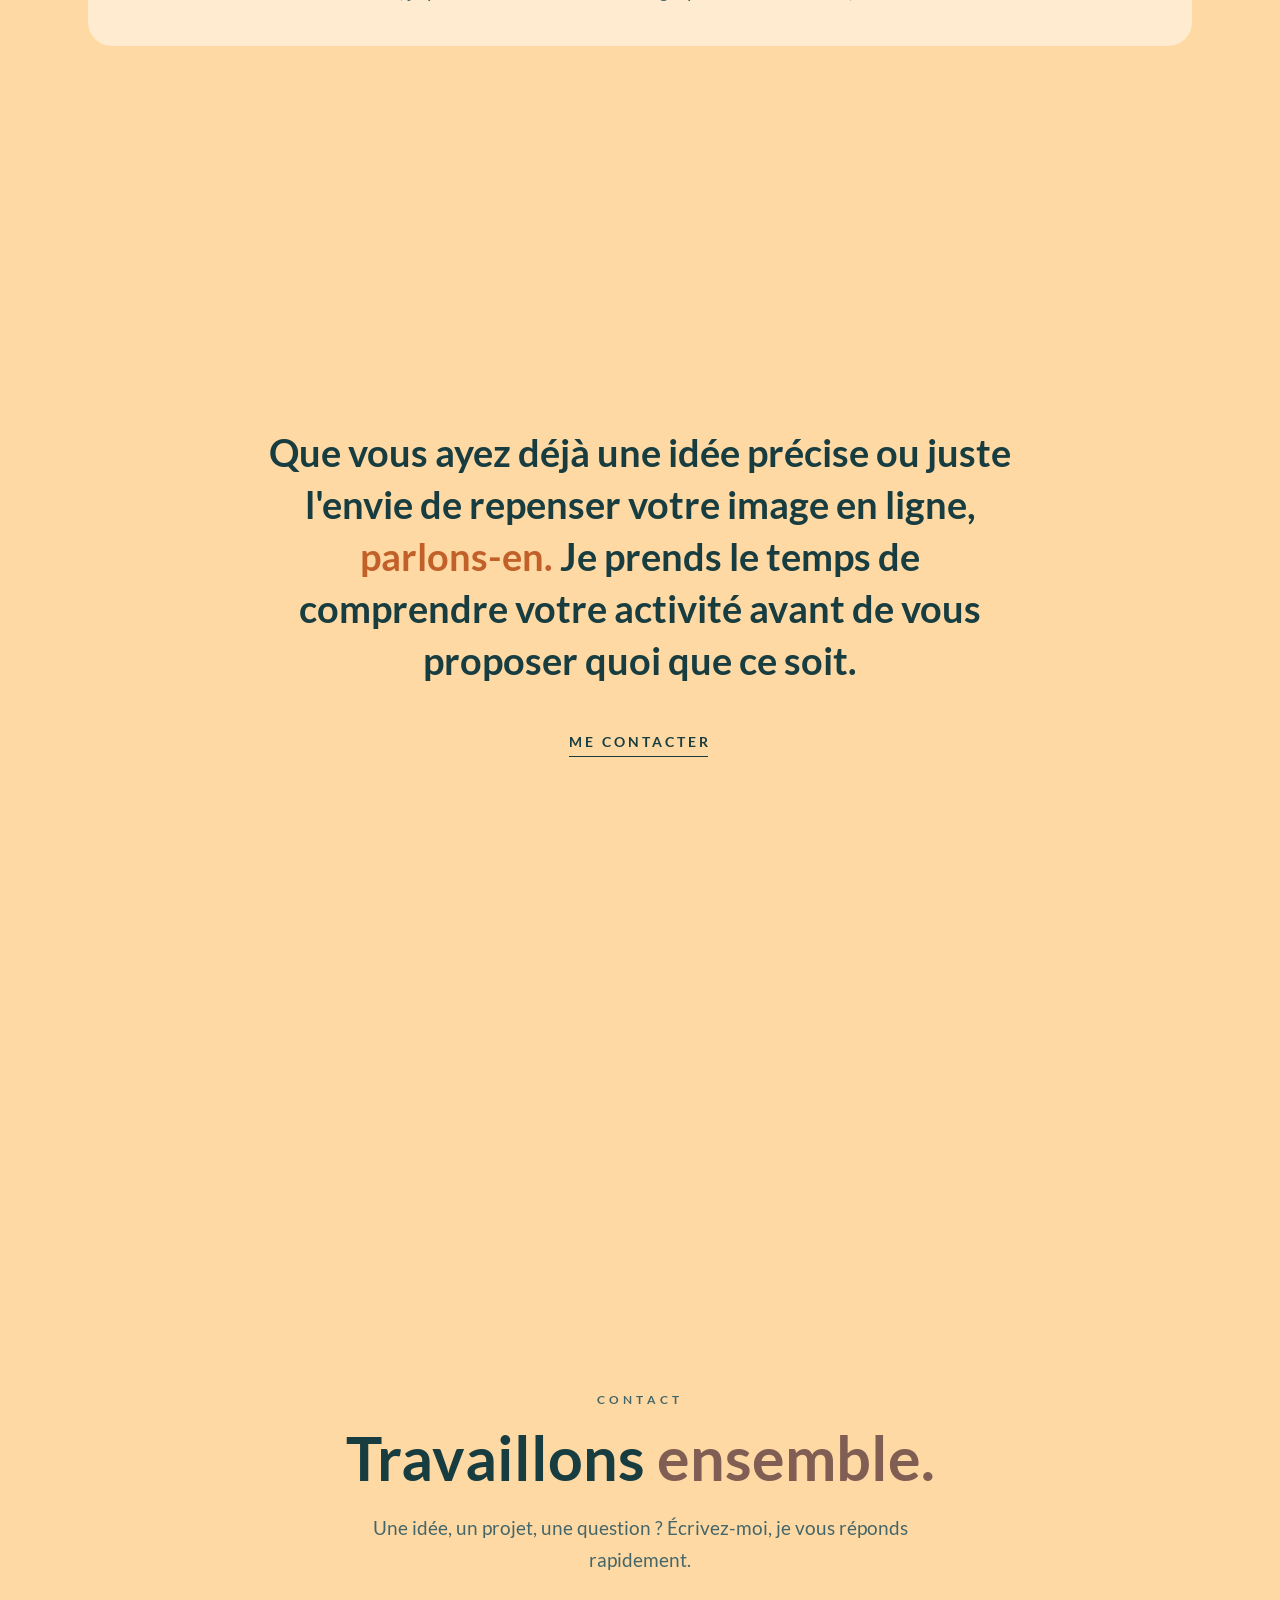
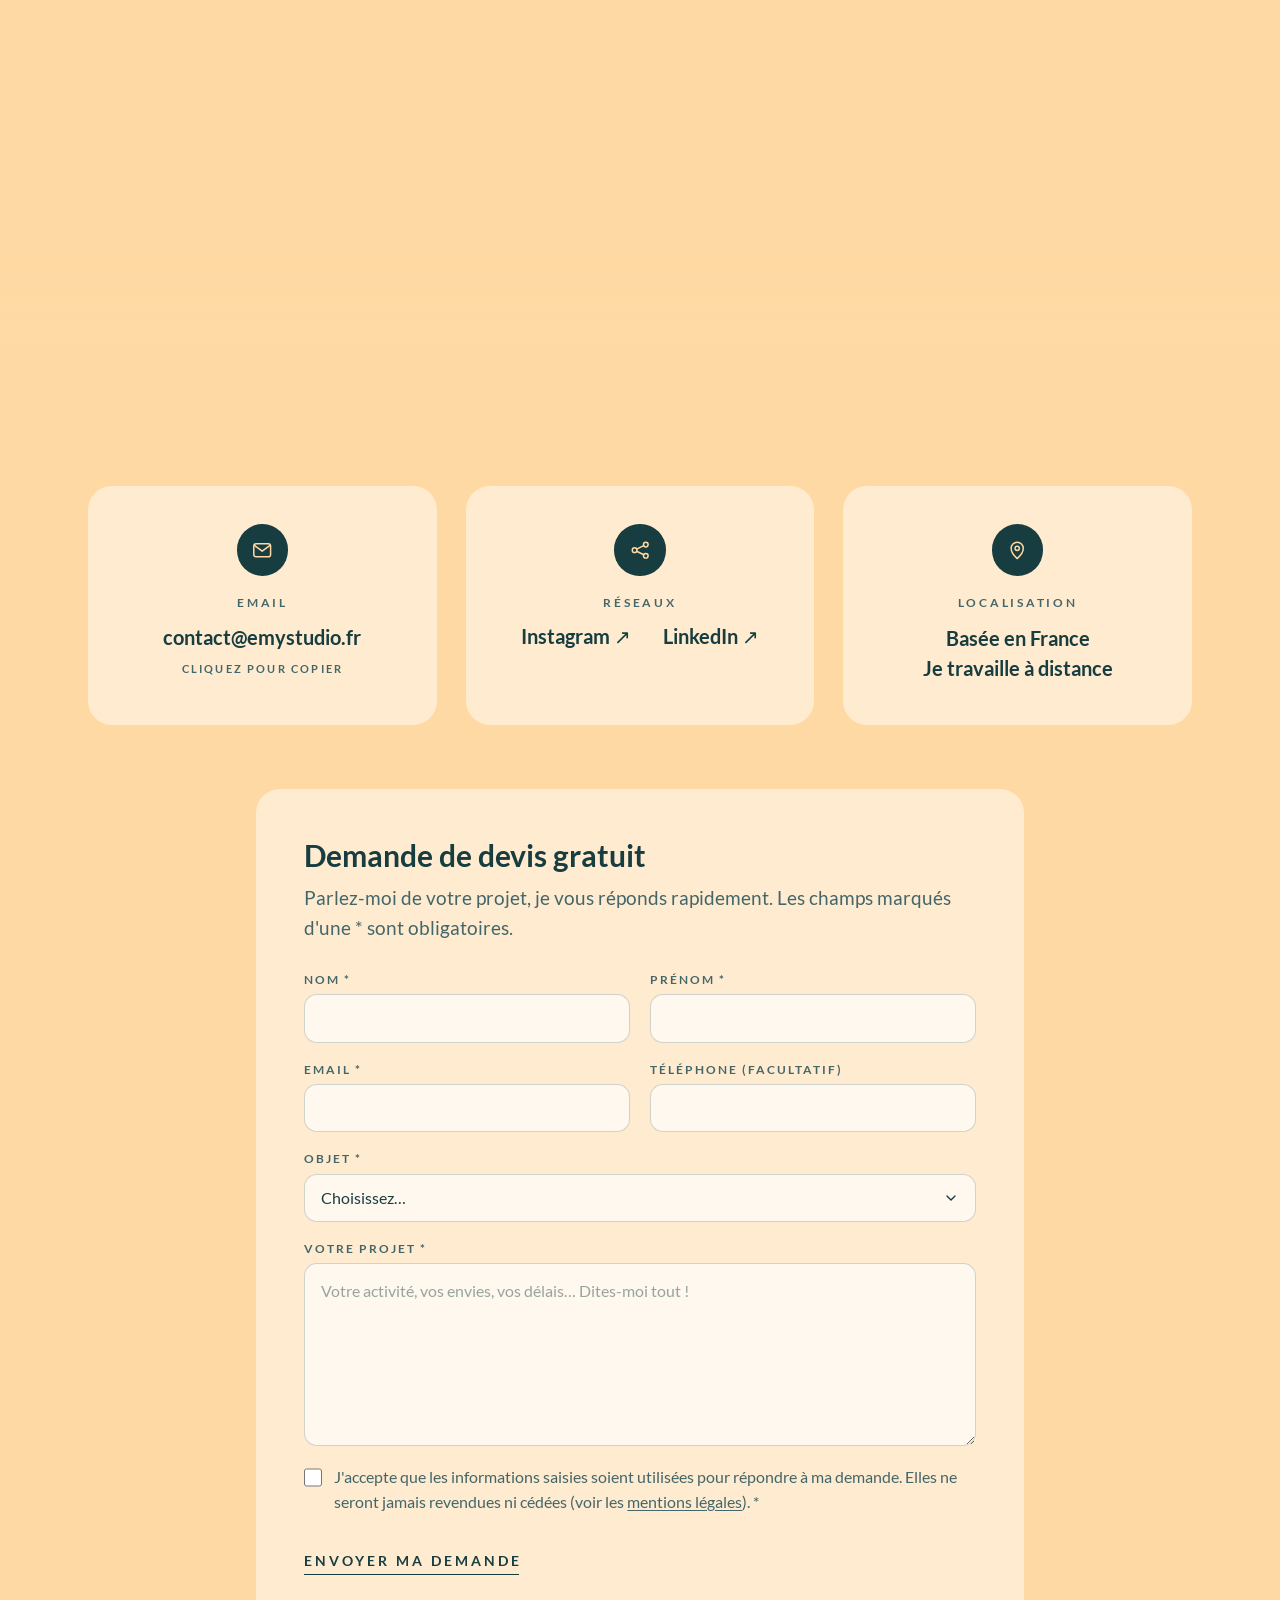
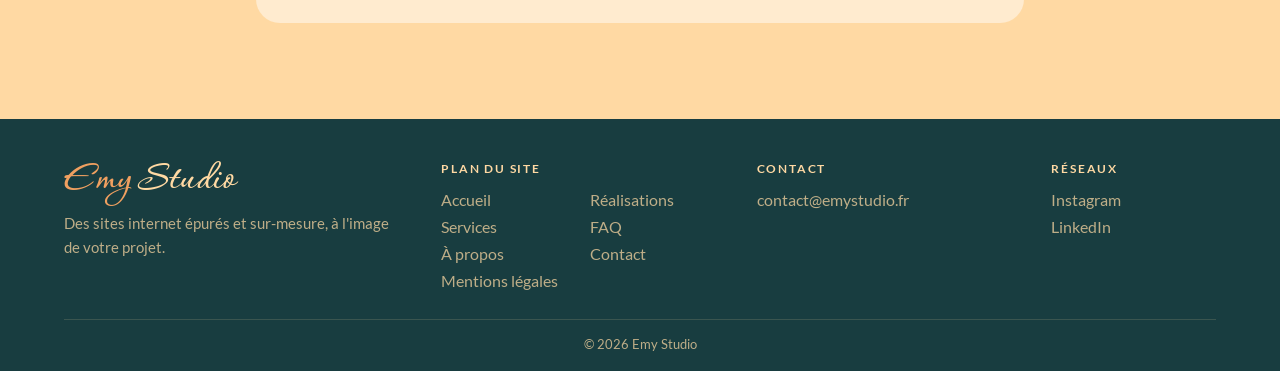
==== commit 6a5395a1: "Trial: steps 3 and 4 flip to show their illustration (hover, tap on phones, Enter key); separate ima" ====
--- a/index.html
+++ b/index.html
@@ -224,11 +224,15 @@
           <h4>Devis</h4>
           <p>Je vous propose un devis clair et détaillé : les pages, les fonctionnalités, le budget. Pas de surprise.</p>
         </li>
-        <li class="process-step pop-in">
+        <li class="process-step process-step--flip pop-in" tabindex="0">
+          <img class="flip-back" src="assets/process/wireframe.webp" alt="Illustration : wireframe de site dessiné au crayon sur une feuille, posée sur un bureau" width="1000" height="750" loading="lazy" decoding="async" />
+          <span class="flip-hint" aria-hidden="true"><svg width="16" height="16" viewBox="0 0 24 24" fill="none"><path d="M4 12a8 8 0 0 1 14-5.3M20 12a8 8 0 0 1-14 5.3M18 3v4h-4M6 21v-4h4" stroke="currentColor" stroke-width="1.6" stroke-linecap="round" stroke-linejoin="round"/></svg></span>
           <h4>Wireframe</h4>
           <p>Je dessine la structure de chaque page, en noir et blanc : où va quoi, comment on navigue. On valide ensemble le squelette avant de passer aux couleurs.</p>
         </li>
-        <li class="process-step pop-in">
+        <li class="process-step process-step--flip pop-in" tabindex="0">
+          <img class="flip-back" src="assets/process/maquette.webp" alt="Illustration : maquette de site en couleurs affichée sur un ordinateur portable, à côté d'un nuancier" width="1000" height="750" loading="lazy" decoding="async" />
+          <span class="flip-hint" aria-hidden="true"><svg width="16" height="16" viewBox="0 0 24 24" fill="none"><path d="M4 12a8 8 0 0 1 14-5.3M20 12a8 8 0 0 1-14 5.3M18 3v4h-4M6 21v-4h4" stroke="currentColor" stroke-width="1.6" stroke-linecap="round" stroke-linejoin="round"/></svg></span>
           <h4>Maquette</h4>
           <p>Place au design : couleurs, typographies, images. Vous voyez votre site tel qu'il sera, et on l'ajuste jusqu'à ce qu'il vous ressemble.</p>
         </li>
@@ -241,17 +245,6 @@
           <p>Votre site est publié. S'il est sur WordPress, je vous forme pour que vous puissiez modifier vous-même vos textes, vos photos ou votre boutique. Et je reste disponible pour la suite.</p>
         </li>
         </ol>
-        <!-- Les étapes 3 et 4 en images : le squelette au crayon, puis le design en couleurs -->
-        <div class="process-visuals">
-          <figure class="process-visual pop-in">
-            <img src="assets/process/wireframe.webp" alt="Illustration : wireframe de site dessiné au crayon sur une feuille, posée sur un bureau" width="1000" height="750" loading="lazy" decoding="async" />
-            <figcaption><strong>03 · Wireframe</strong> La structure, au crayon</figcaption>
-          </figure>
-          <figure class="process-visual pop-in">
-            <img src="assets/process/maquette.webp" alt="Illustration : maquette de site en couleurs affichée sur un ordinateur portable, à côté d'un nuancier" width="1000" height="750" loading="lazy" decoding="async" />
-            <figcaption><strong>04 · Maquette</strong> Le design, en couleurs</figcaption>
-          </figure>
-        </div>
       </div>
 
       <div class="faq" id="faq">
--- a/style.css
+++ b/style.css
@@ -1141,31 +1141,40 @@
   color: var(--ink-soft);
   font-size: var(--text);
 }
-/* Étapes 3 et 4 illustrées, côte à côte sous les cartes */
-.process-visuals {
-  display: grid;
-  gap: 1.2rem;
-  margin-top: clamp(1.5rem, 4vw, 2.5rem);
-}
-@media (min-width: 700px) {
-  .process-visuals { grid-template-columns: 1fr 1fr; gap: 1.5rem; }
-}
-.process-visual img {
-  display: block;
+/* Étapes 3 et 4 : la carte se retourne (survol, toucher ou clavier) et montre l'image.
+   Le recto (rond, titre, texte) disparaît de dos ; l'image, posée à l'envers, apparaît. */
+.process-step--flip {
+  transform-style: preserve-3d;
+  transition: transform 0.7s cubic-bezier(0.22, 1, 0.36, 1), box-shadow 0.4s var(--ease);
+  cursor: pointer;
+}
+.process-step--flip::before,
+.process-step--flip > :not(.flip-back) { backface-visibility: hidden; }
+.process-step--flip .flip-back {
+  position: absolute;
+  inset: 0;
   width: 100%;
-  height: auto;
-  border-radius: 1.5rem;
-}
-.process-visual figcaption {
-  margin-top: 0.9rem;
-  font-family: 'Lato', sans-serif;
-  font-size: var(--text-sm);
-  color: var(--ink-soft);
-}
-.process-visual figcaption strong {
-  display: block;
-  font-size: 1.05rem;
-  color: var(--ink);
+  height: 100%;
+  object-fit: cover;
+  border-radius: inherit;
+  transform: rotateY(180deg) translateZ(1px);
+  backface-visibility: hidden;
+}
+.process-step--flip.is-flipped { transform: rotateY(180deg); }
+@media (hover: hover) {
+  .process-step--flip:hover { transform: rotateY(180deg); }
+}
+.process-step--flip:focus-visible { outline: 2px solid var(--ink); outline-offset: 4px; }
+/* Petit signe « ça se retourne » dans le coin */
+.flip-hint {
+  position: absolute;
+  top: 1.4rem;
+  right: 1.4rem;
+  color: var(--accent);
+  opacity: 0.8;
+}
+@media (prefers-reduced-motion: reduce) {
+  .process-step--flip { transition: none; }
 }
 /* Les ronds se remplissent un à un pendant qu'on défile (merci main.js) */
 .process.is-live .process-step::before {
@@ -2403,4 +2412,14 @@
   pointer-events: none;
   border-image: linear-gradient(rgba(255, 217, 163, 0), var(--bg)) fill 0 // 0 100vmax;
 }
-
+/* Téléphone, À propos : pas d'effet ici, la photo et le texte puis les 3 cartes à la suite */
+@media (max-width: 799px) {
+  #apropos .title-page {
+    position: static;
+    min-height: 0;
+    padding-bottom: 0;
+  }
+  #apropos .about-page { padding-top: 2.5rem; }
+  #apropos .title-after::before { display: none; }
+}
+
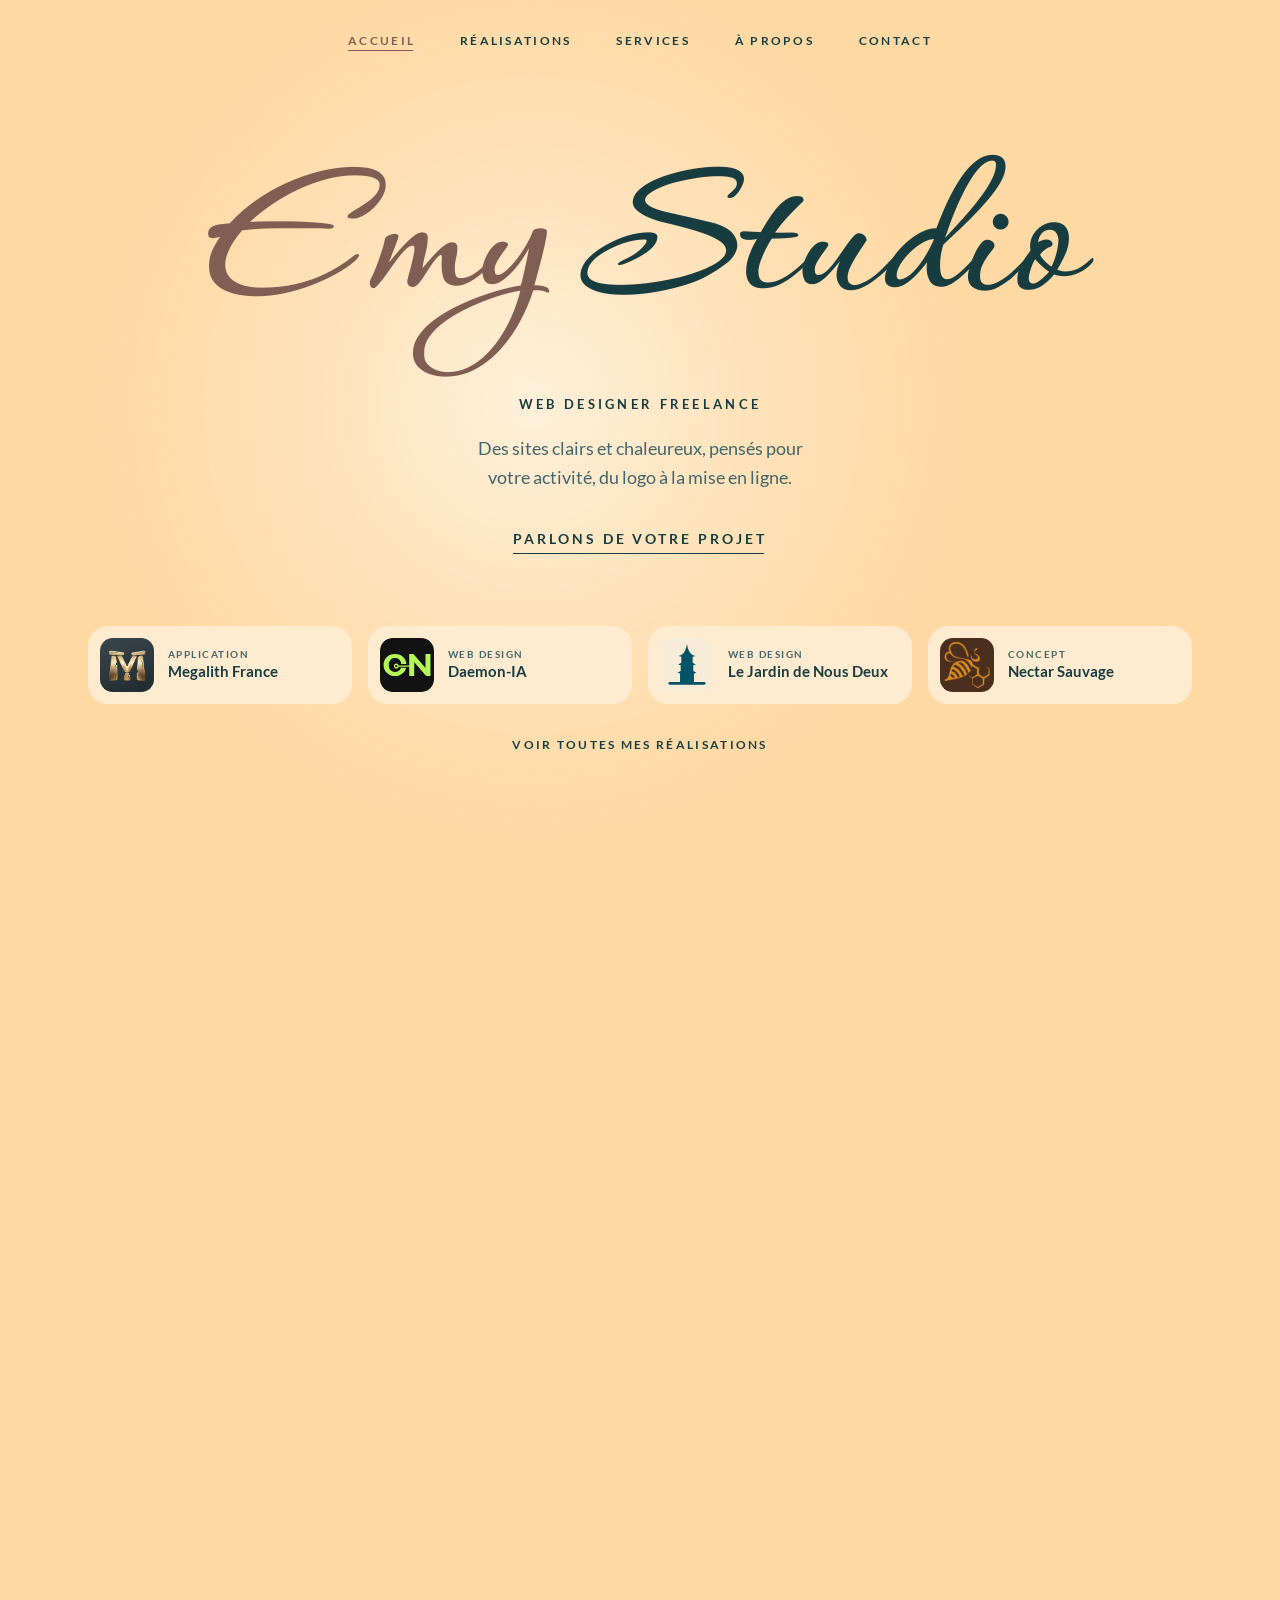
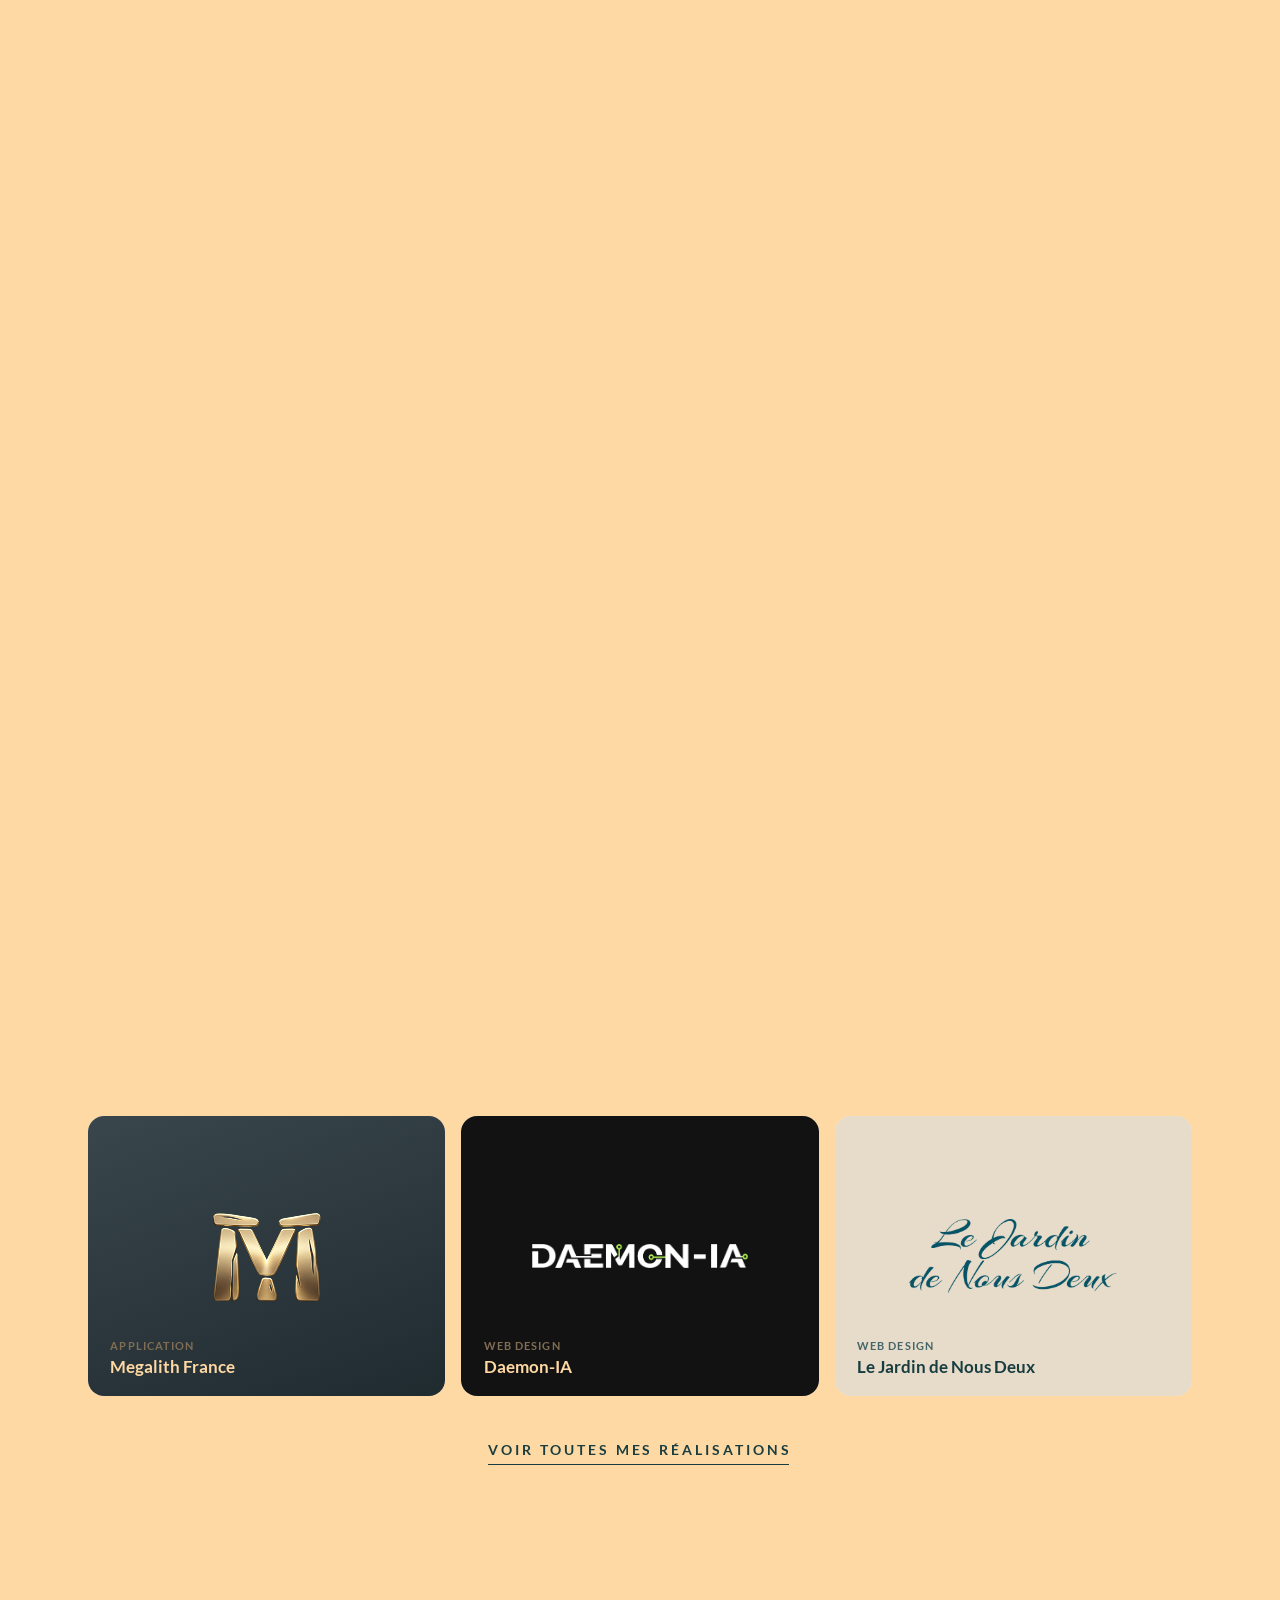
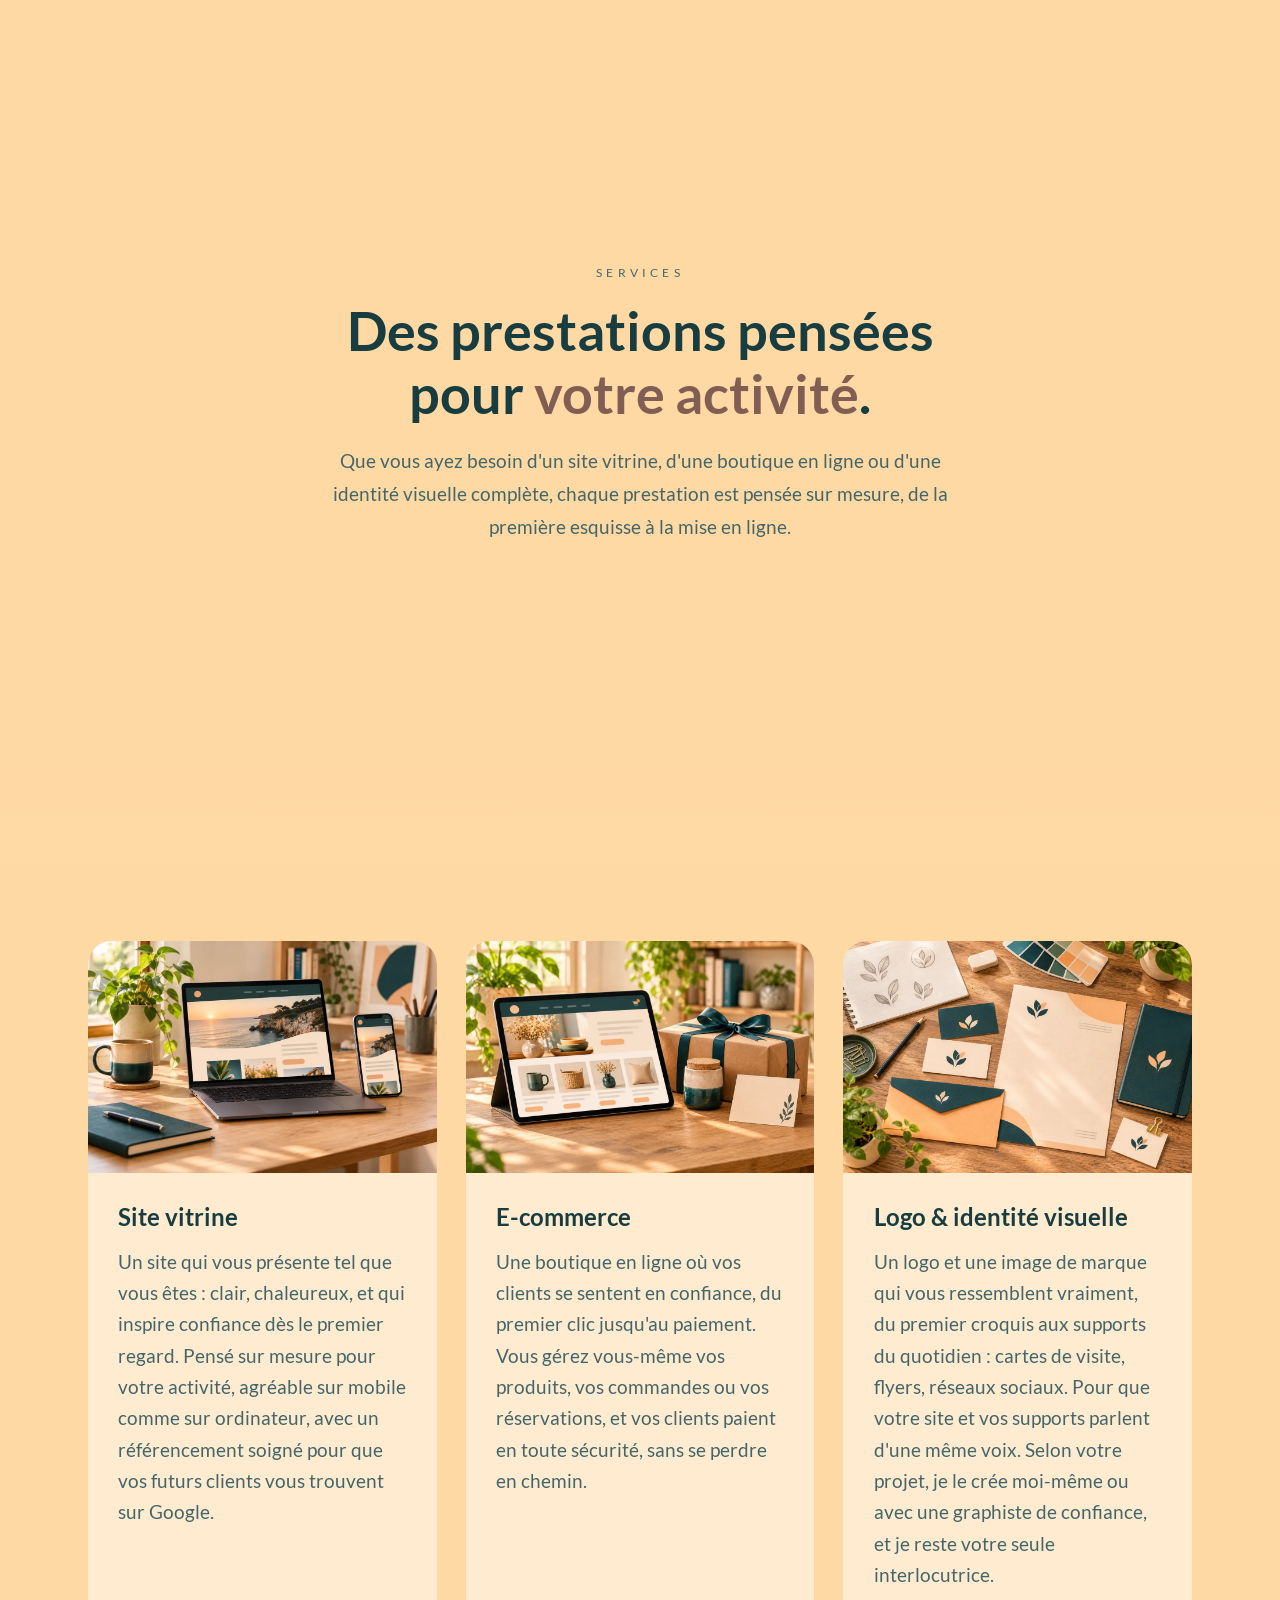
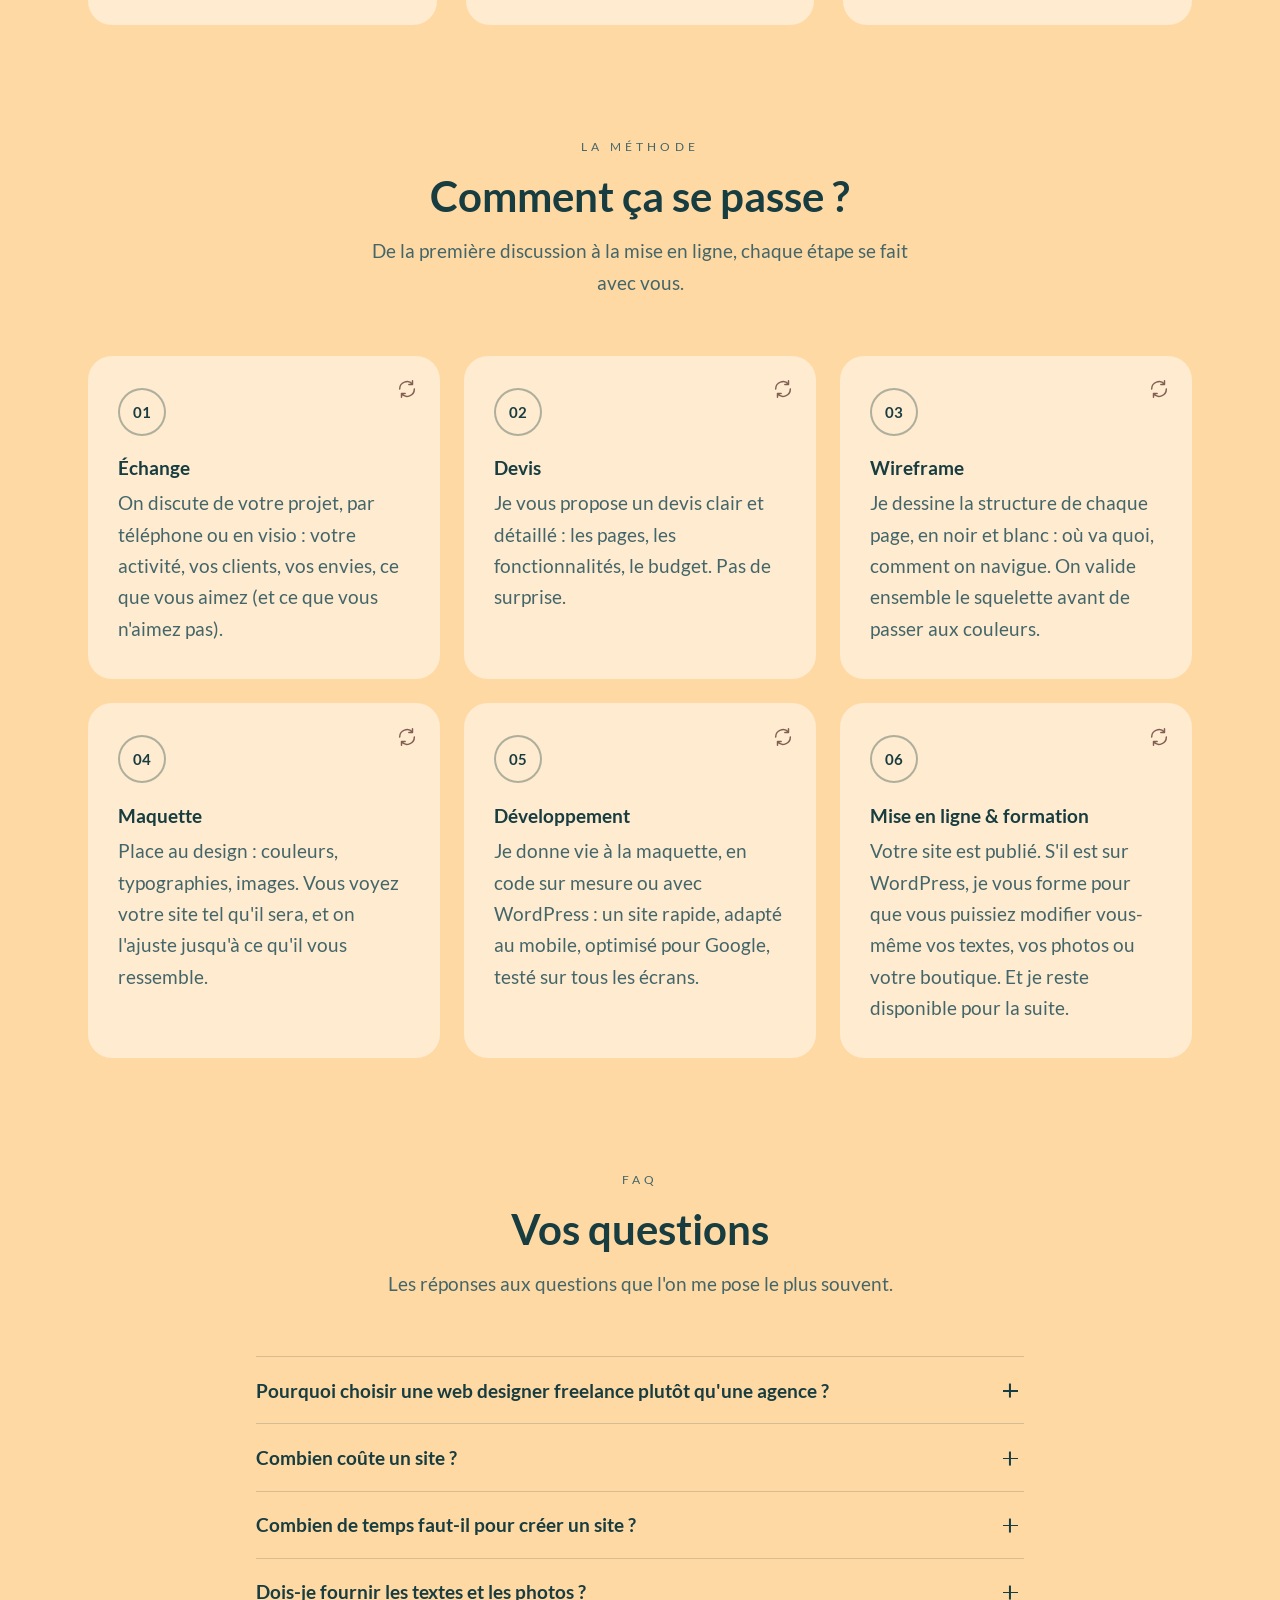
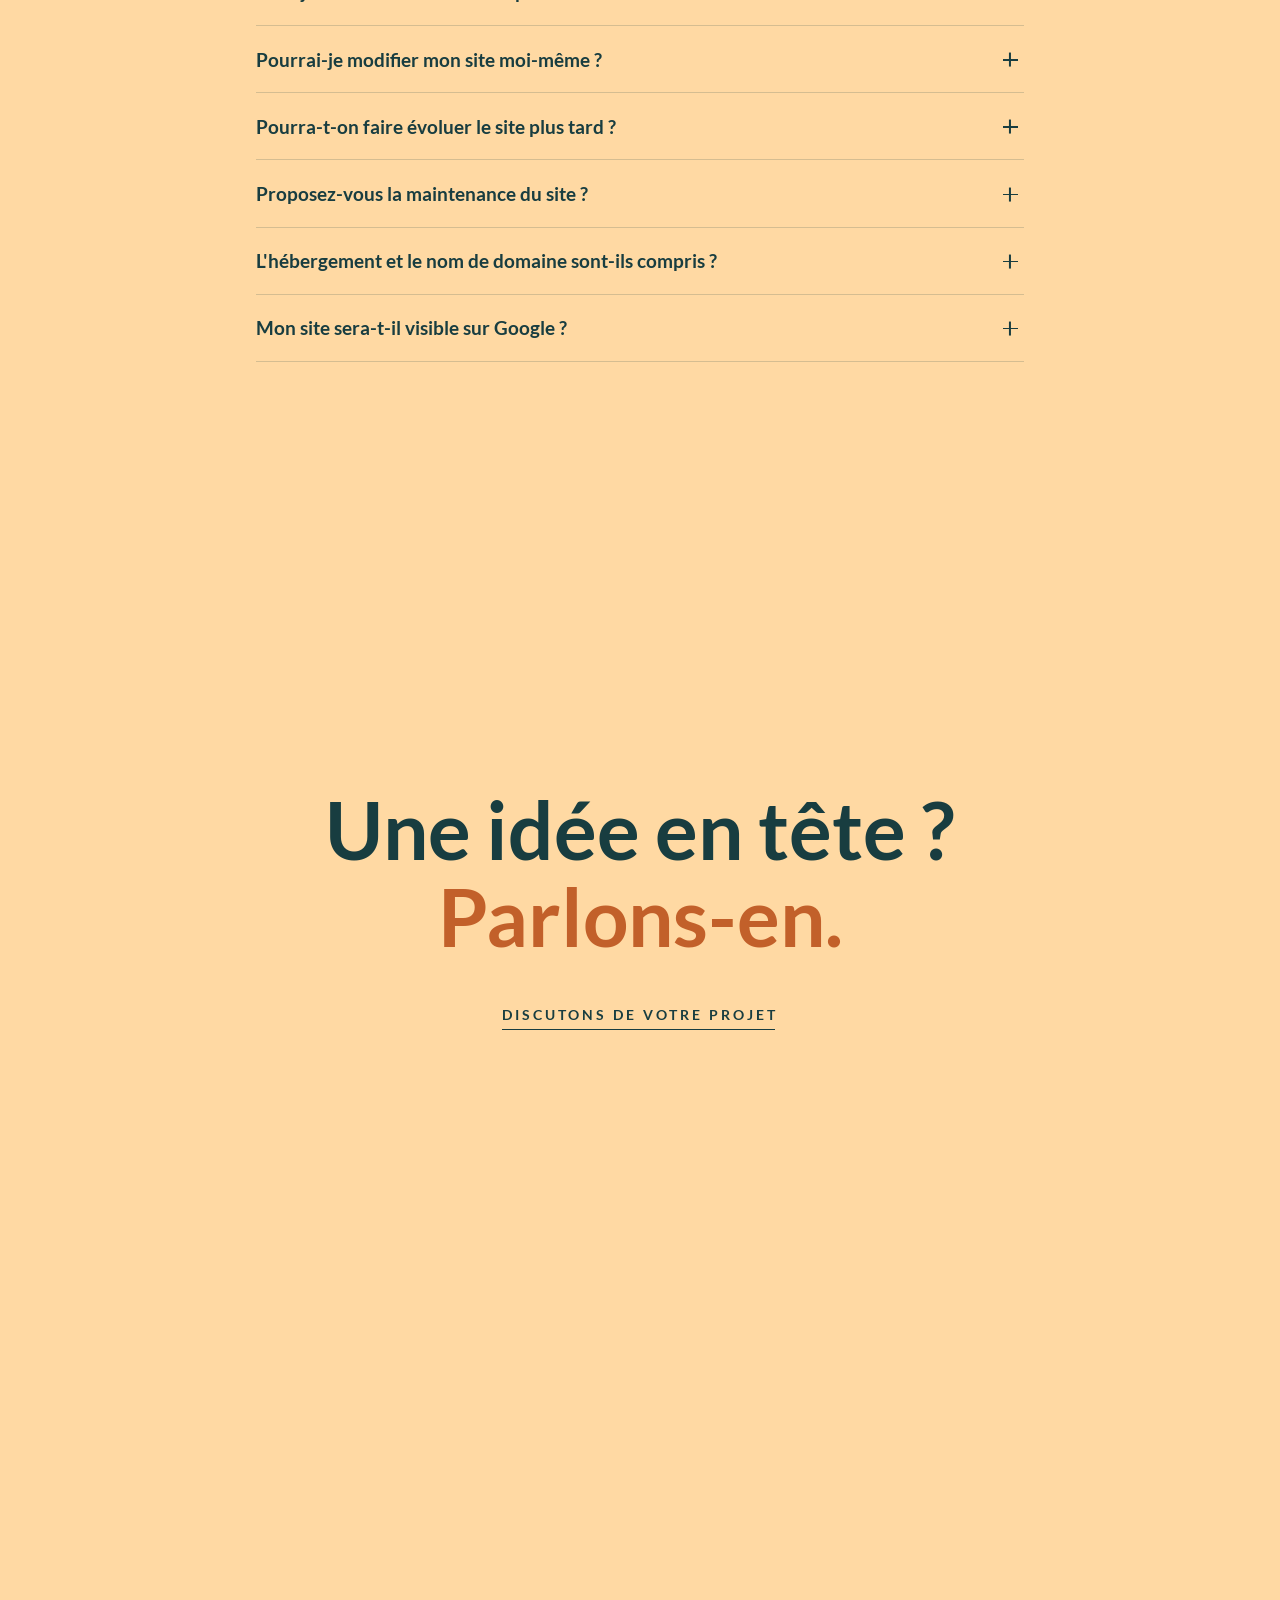
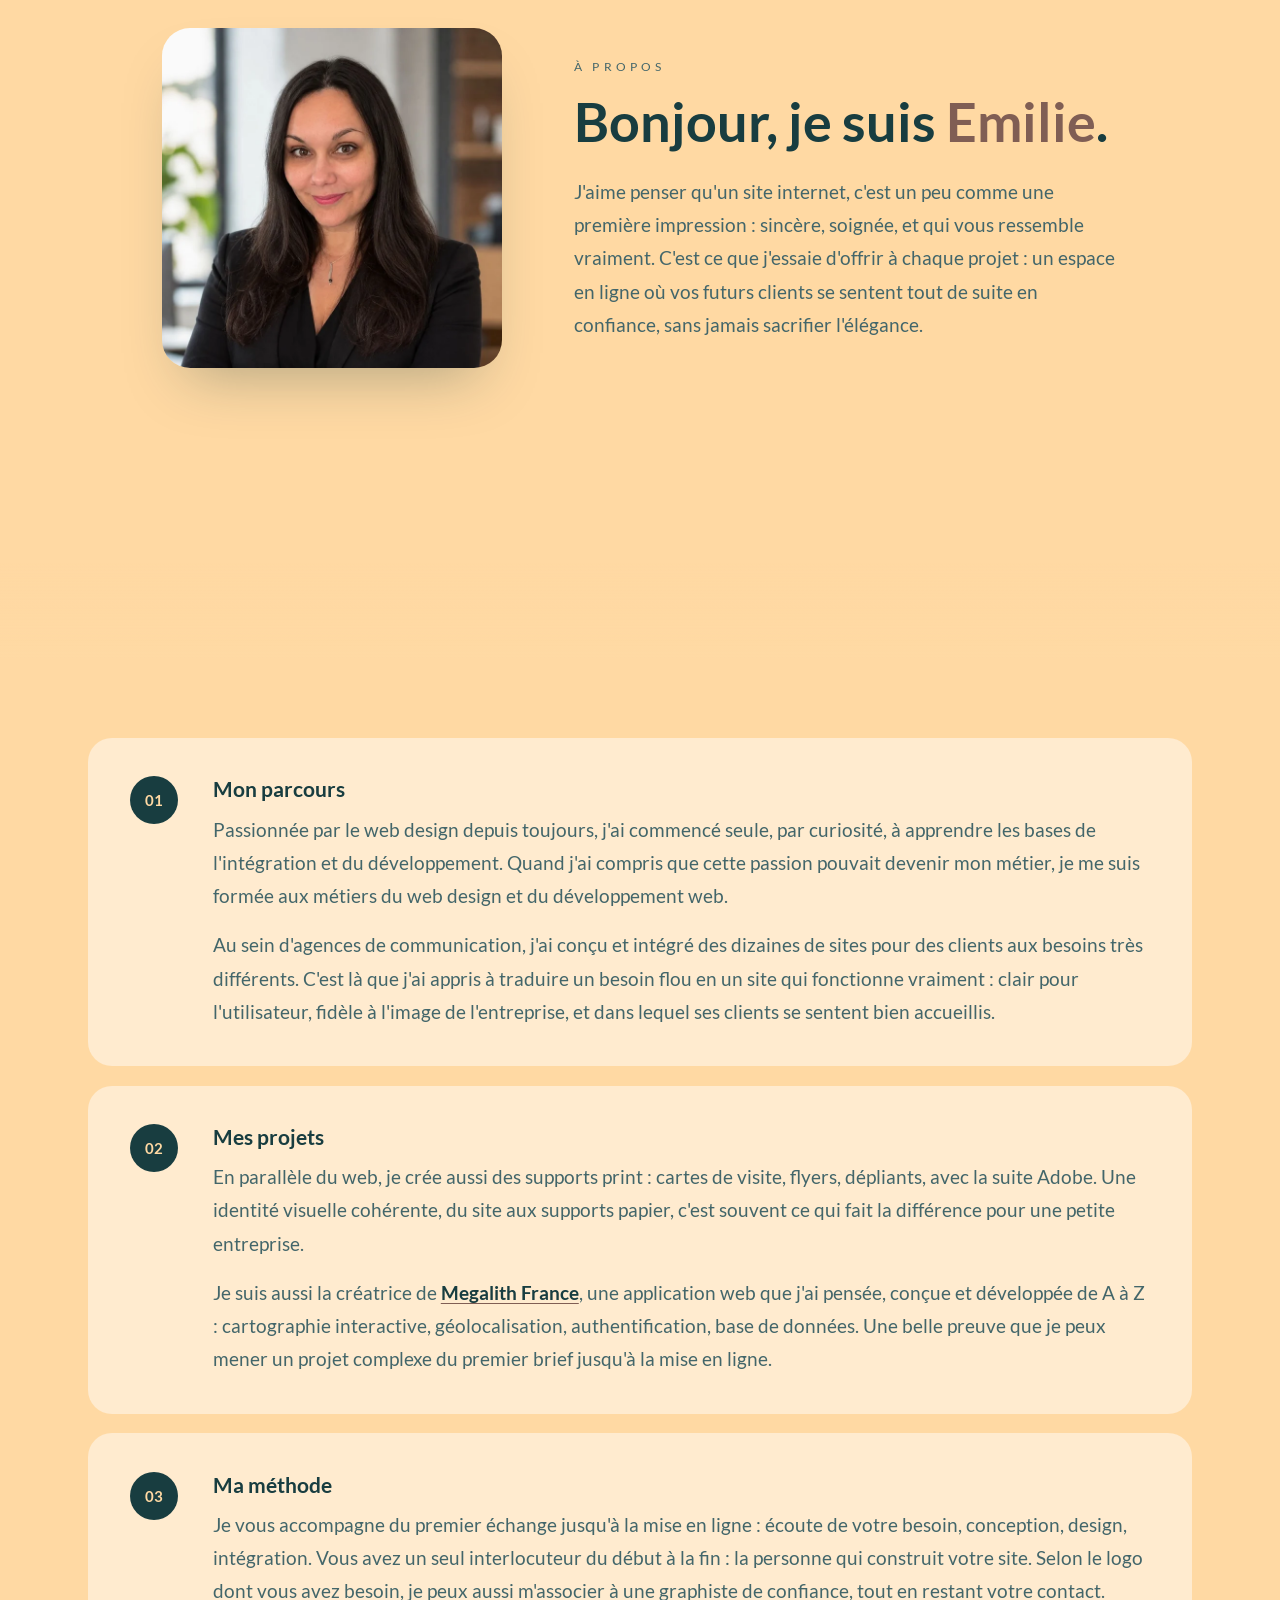
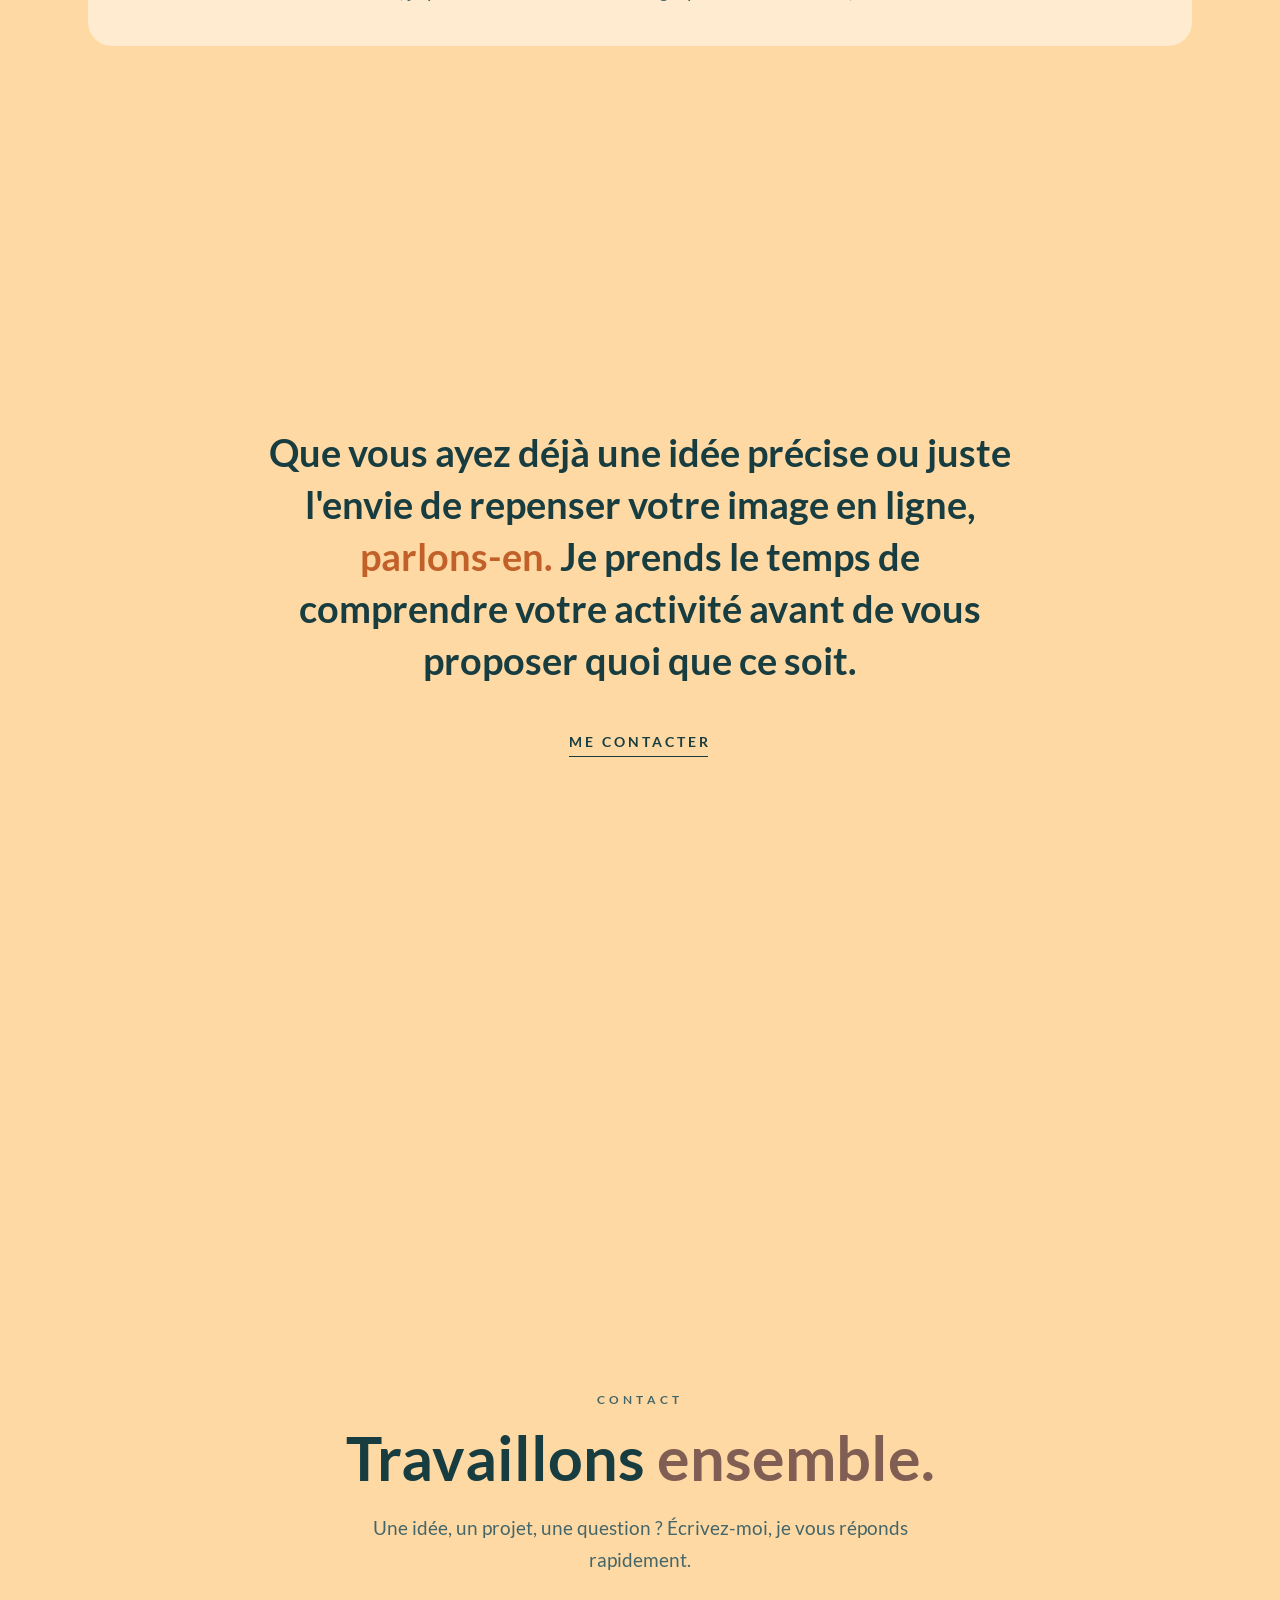
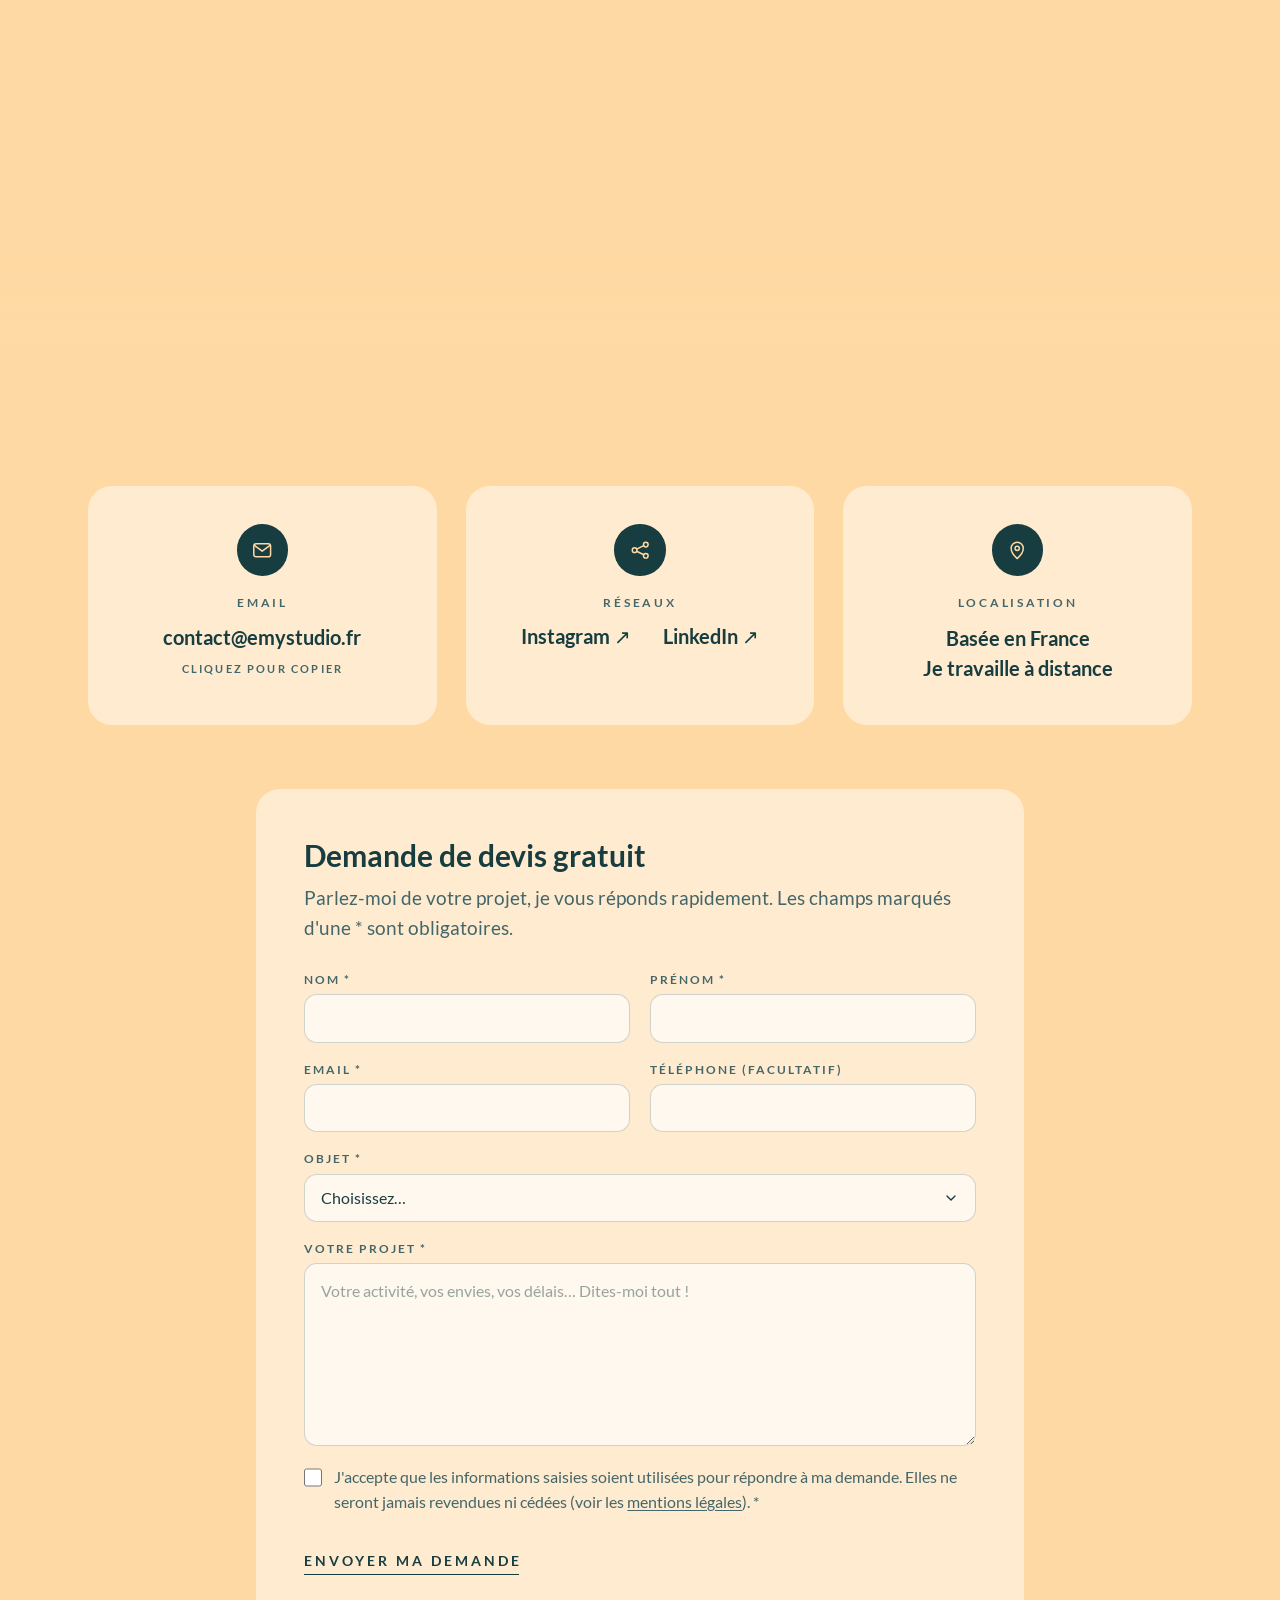
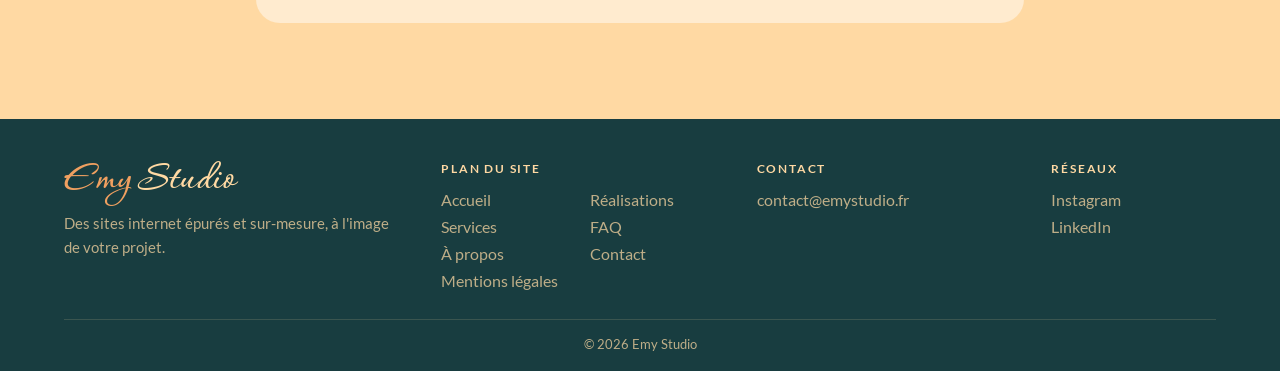
==== commit b8590940: "Trial: all 6 process steps flip to an illustration; peek on the first card only Co-Authored-By: Clau" ====
--- a/index.html
+++ b/index.html
@@ -216,11 +216,15 @@
           <p>De la première discussion à la mise en ligne, chaque étape se fait avec vous.</p>
         </div>
         <ol class="process-steps">
-        <li class="process-step pop-in">
+        <li class="process-step process-step--flip pop-in" tabindex="0">
+          <img class="flip-back" src="assets/process/echange.webp" alt="Illustration : appel en visio sur un ordinateur portable, avec un carnet de notes sur le bureau" width="1000" height="750" loading="lazy" decoding="async" />
+          <span class="flip-hint" aria-hidden="true"><svg width="16" height="16" viewBox="0 0 24 24" fill="none"><path d="M4 12a8 8 0 0 1 14-5.3M20 12a8 8 0 0 1-14 5.3M18 3v4h-4M6 21v-4h4" stroke="currentColor" stroke-width="1.6" stroke-linecap="round" stroke-linejoin="round"/></svg></span>
           <h4>Échange</h4>
           <p>On discute de votre projet, par téléphone ou en visio : votre activité, vos clients, vos envies, ce que vous aimez (et ce que vous n'aimez pas).</p>
         </li>
-        <li class="process-step pop-in">
+        <li class="process-step process-step--flip pop-in" tabindex="0">
+          <img class="flip-back" src="assets/process/devis.webp" alt="Illustration : devis imprimé posé sur un bureau, à côté d'une calculatrice et d'un stylo" width="1000" height="750" loading="lazy" decoding="async" />
+          <span class="flip-hint" aria-hidden="true"><svg width="16" height="16" viewBox="0 0 24 24" fill="none"><path d="M4 12a8 8 0 0 1 14-5.3M20 12a8 8 0 0 1-14 5.3M18 3v4h-4M6 21v-4h4" stroke="currentColor" stroke-width="1.6" stroke-linecap="round" stroke-linejoin="round"/></svg></span>
           <h4>Devis</h4>
           <p>Je vous propose un devis clair et détaillé : les pages, les fonctionnalités, le budget. Pas de surprise.</p>
         </li>
@@ -236,11 +240,15 @@
           <h4>Maquette</h4>
           <p>Place au design : couleurs, typographies, images. Vous voyez votre site tel qu'il sera, et on l'ajuste jusqu'à ce qu'il vous ressemble.</p>
         </li>
-        <li class="process-step pop-in">
+        <li class="process-step process-step--flip pop-in" tabindex="0">
+          <img class="flip-back" src="assets/process/developpement.webp" alt="Illustration : éditeur de code sur un ordinateur portable et version mobile d'un site sur un téléphone" width="1000" height="750" loading="lazy" decoding="async" />
+          <span class="flip-hint" aria-hidden="true"><svg width="16" height="16" viewBox="0 0 24 24" fill="none"><path d="M4 12a8 8 0 0 1 14-5.3M20 12a8 8 0 0 1-14 5.3M18 3v4h-4M6 21v-4h4" stroke="currentColor" stroke-width="1.6" stroke-linecap="round" stroke-linejoin="round"/></svg></span>
           <h4>Développement</h4>
           <p>Je donne vie à la maquette, en code sur mesure ou avec WordPress : un site rapide, adapté au mobile, optimisé pour Google, testé sur tous les écrans.</p>
         </li>
-        <li class="process-step pop-in">
+        <li class="process-step process-step--flip pop-in" tabindex="0">
+          <img class="flip-back" src="assets/process/formation.webp" alt="Illustration : deux personnes devant un ordinateur portable, l'une montre le site à l'autre" width="1000" height="750" loading="lazy" decoding="async" />
+          <span class="flip-hint" aria-hidden="true"><svg width="16" height="16" viewBox="0 0 24 24" fill="none"><path d="M4 12a8 8 0 0 1 14-5.3M20 12a8 8 0 0 1-14 5.3M18 3v4h-4M6 21v-4h4" stroke="currentColor" stroke-width="1.6" stroke-linecap="round" stroke-linejoin="round"/></svg></span>
           <h4>Mise en ligne &amp; formation</h4>
           <p>Votre site est publié. S'il est sur WordPress, je vous forme pour que vous puissiez modifier vous-même vos textes, vos photos ou votre boutique. Et je reste disponible pour la suite.</p>
         </li>
--- a/style.css
+++ b/style.css
@@ -1171,10 +1171,18 @@
   top: 1.4rem;
   right: 1.4rem;
   color: var(--accent);
-  opacity: 0.8;
+}
+.flip-hint svg { width: 22px; height: 22px; }
+/* Le « coup d'œil » : une seule fois, quand la carte arrive à l'écran, elle se retourne
+   juste assez pour montrer l'image, puis revient (main.js pose la classe .peek) */
+.process-step--flip.peek { animation: flip-peek 1.6s cubic-bezier(0.45, 0, 0.25, 1) var(--peek-delay, 0s); }
+@keyframes flip-peek {
+  0%, 100% { transform: none; }
+  35%, 60% { transform: rotateY(150deg); }
 }
 @media (prefers-reduced-motion: reduce) {
   .process-step--flip { transition: none; }
+  .process-step--flip.peek { animation: none; }
 }
 /* Les ronds se remplissent un à un pendant qu'on défile (merci main.js) */
 .process.is-live .process-step::before {
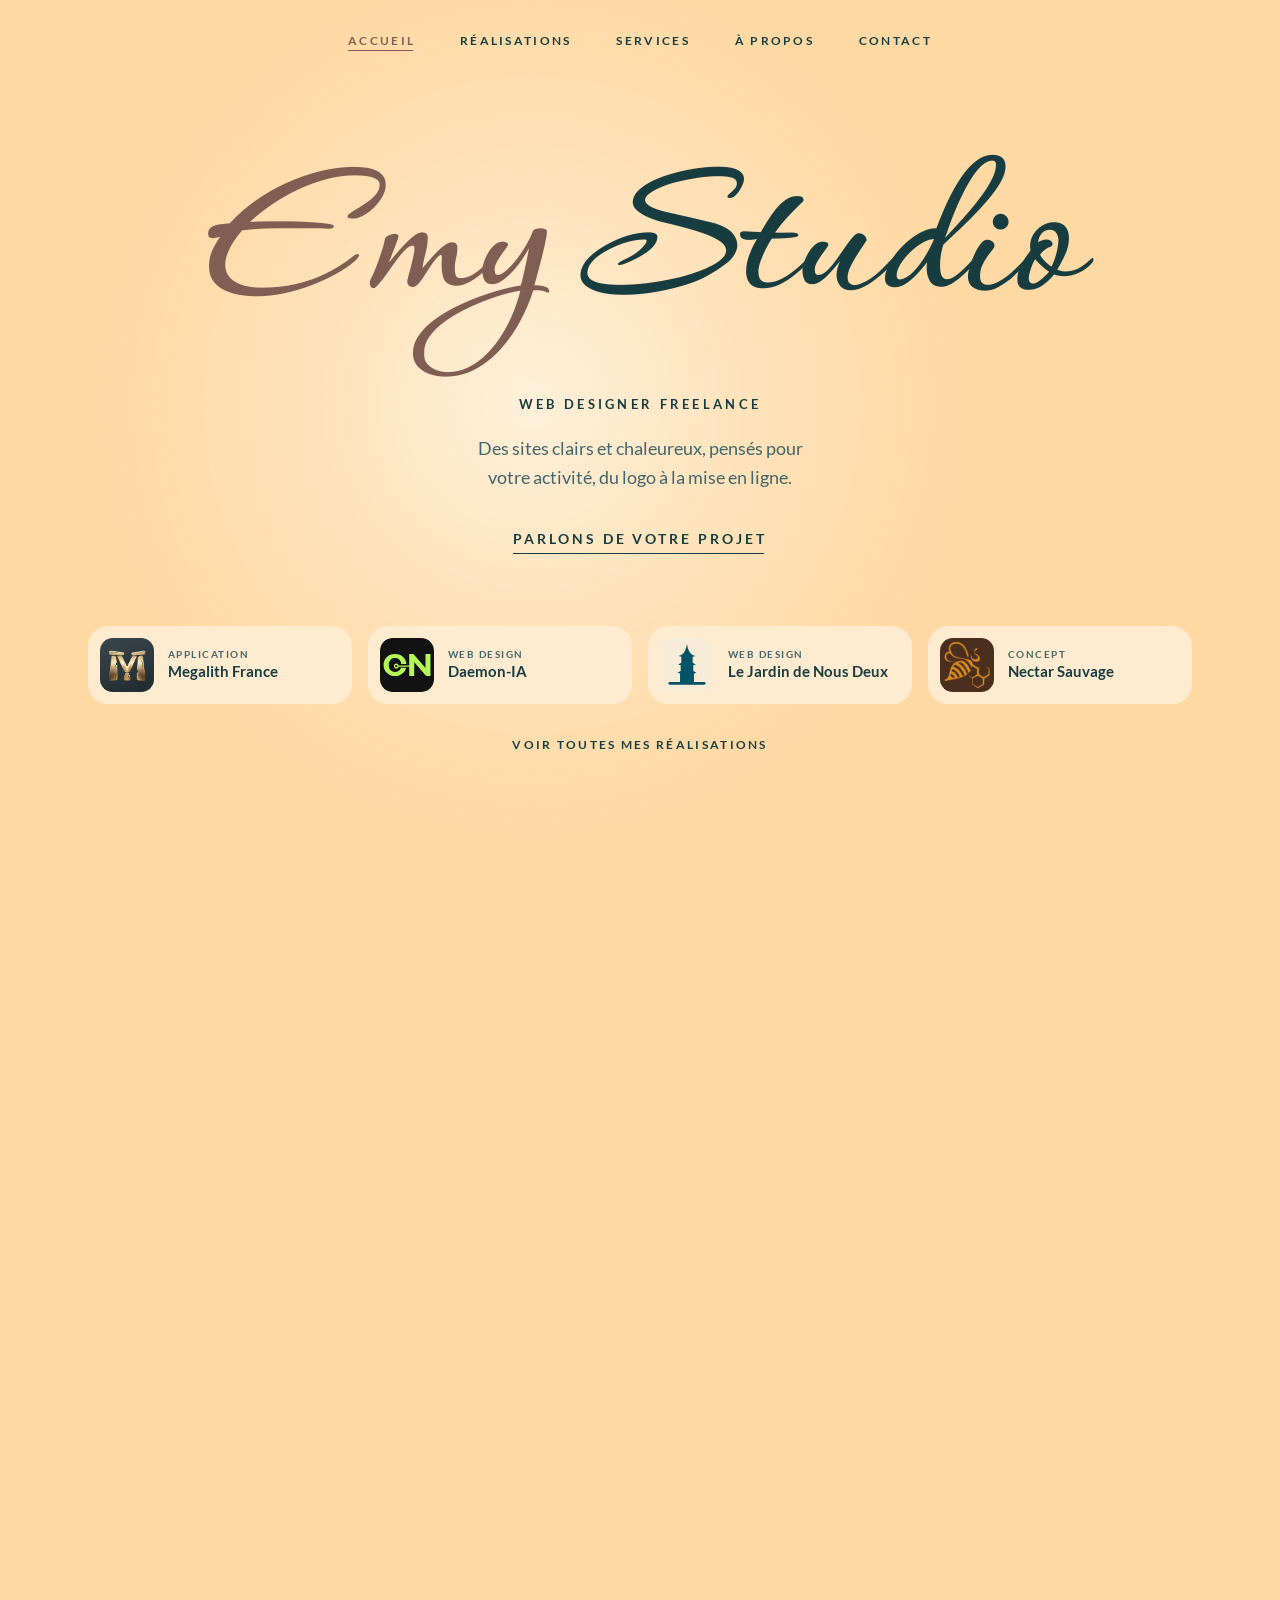
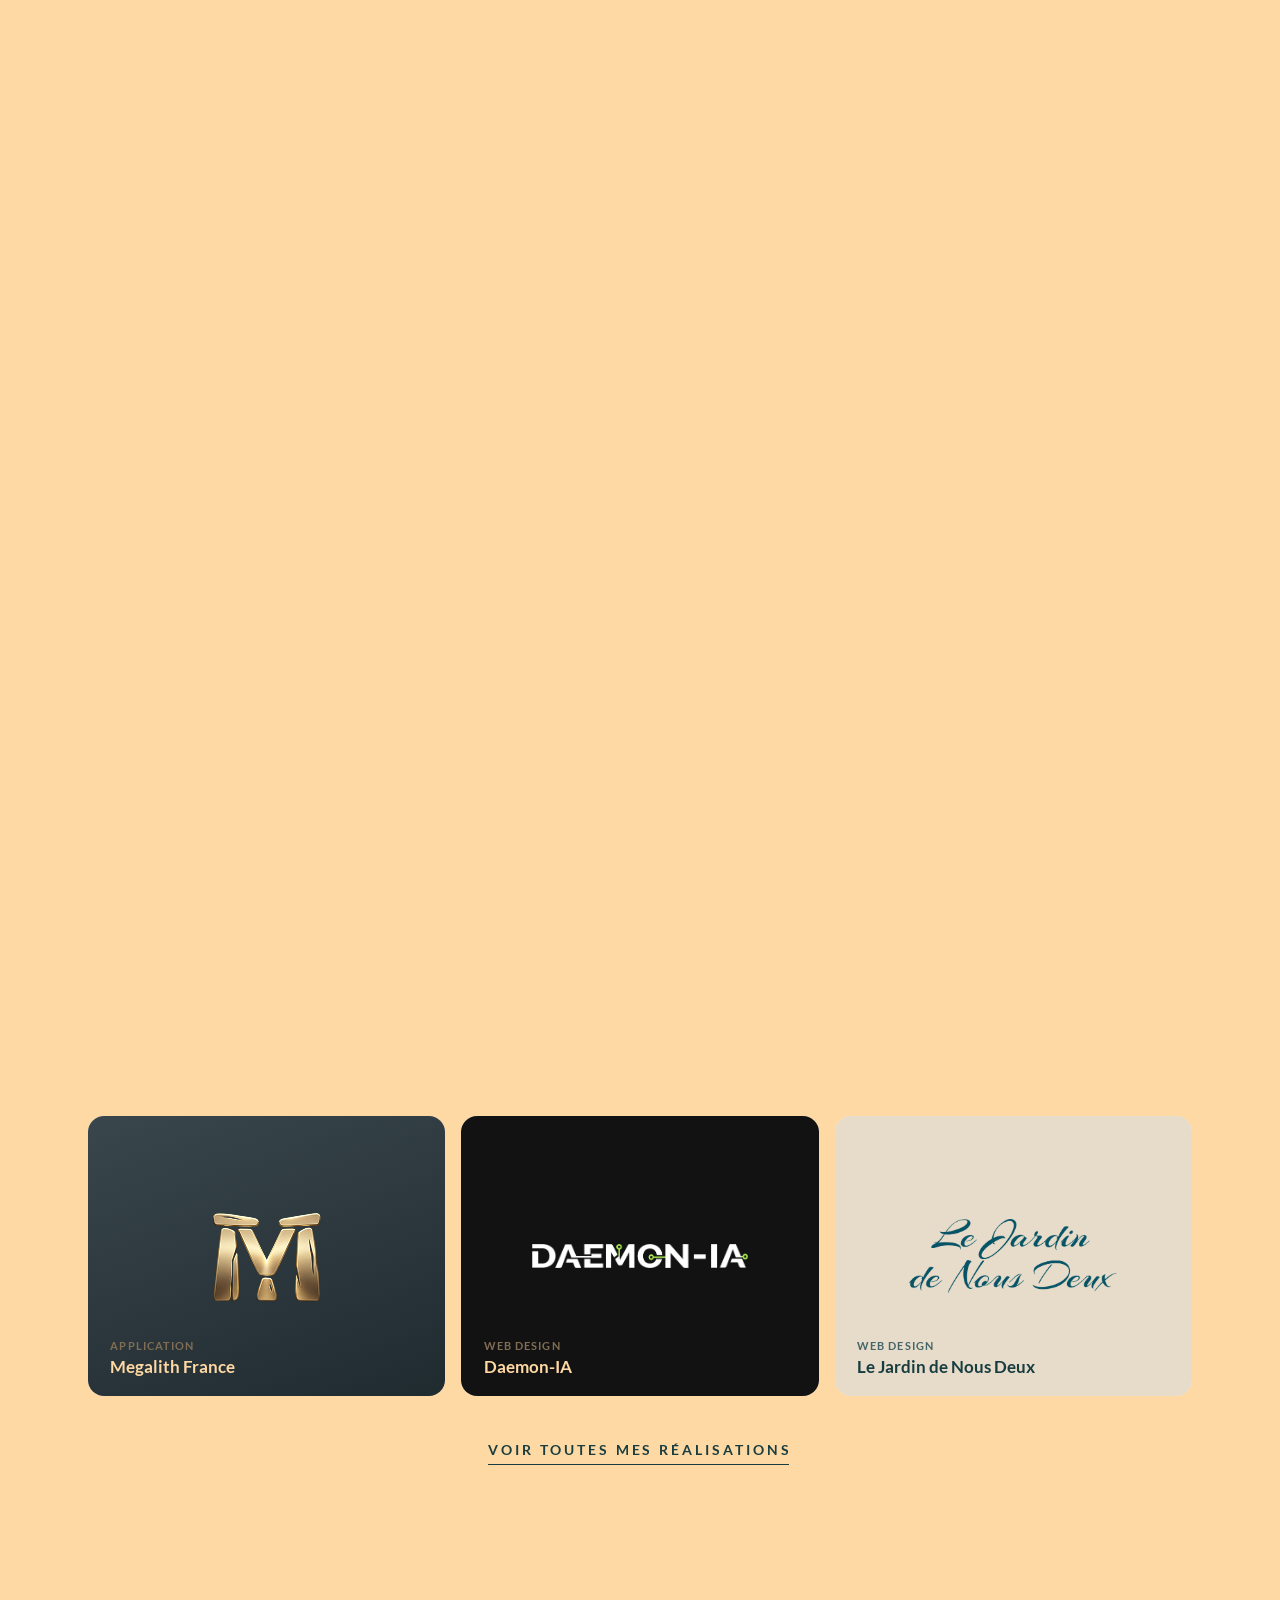
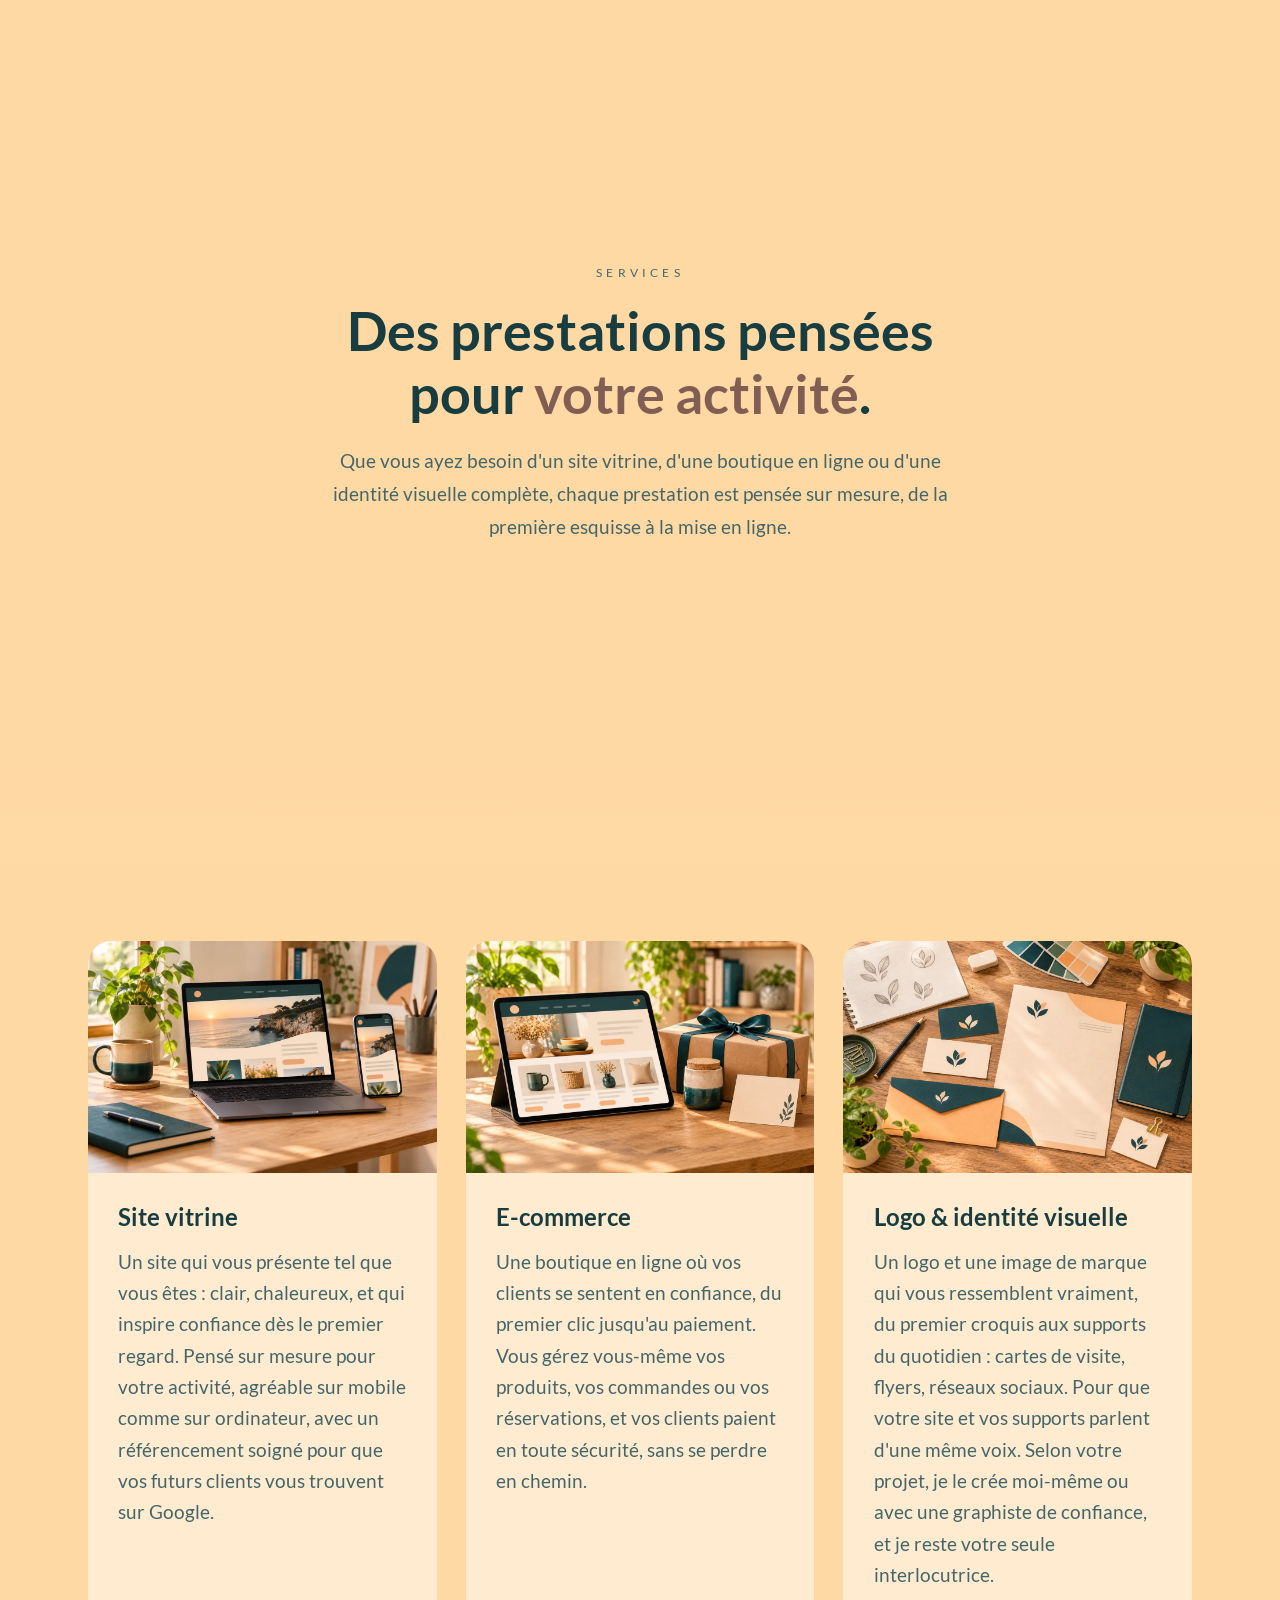
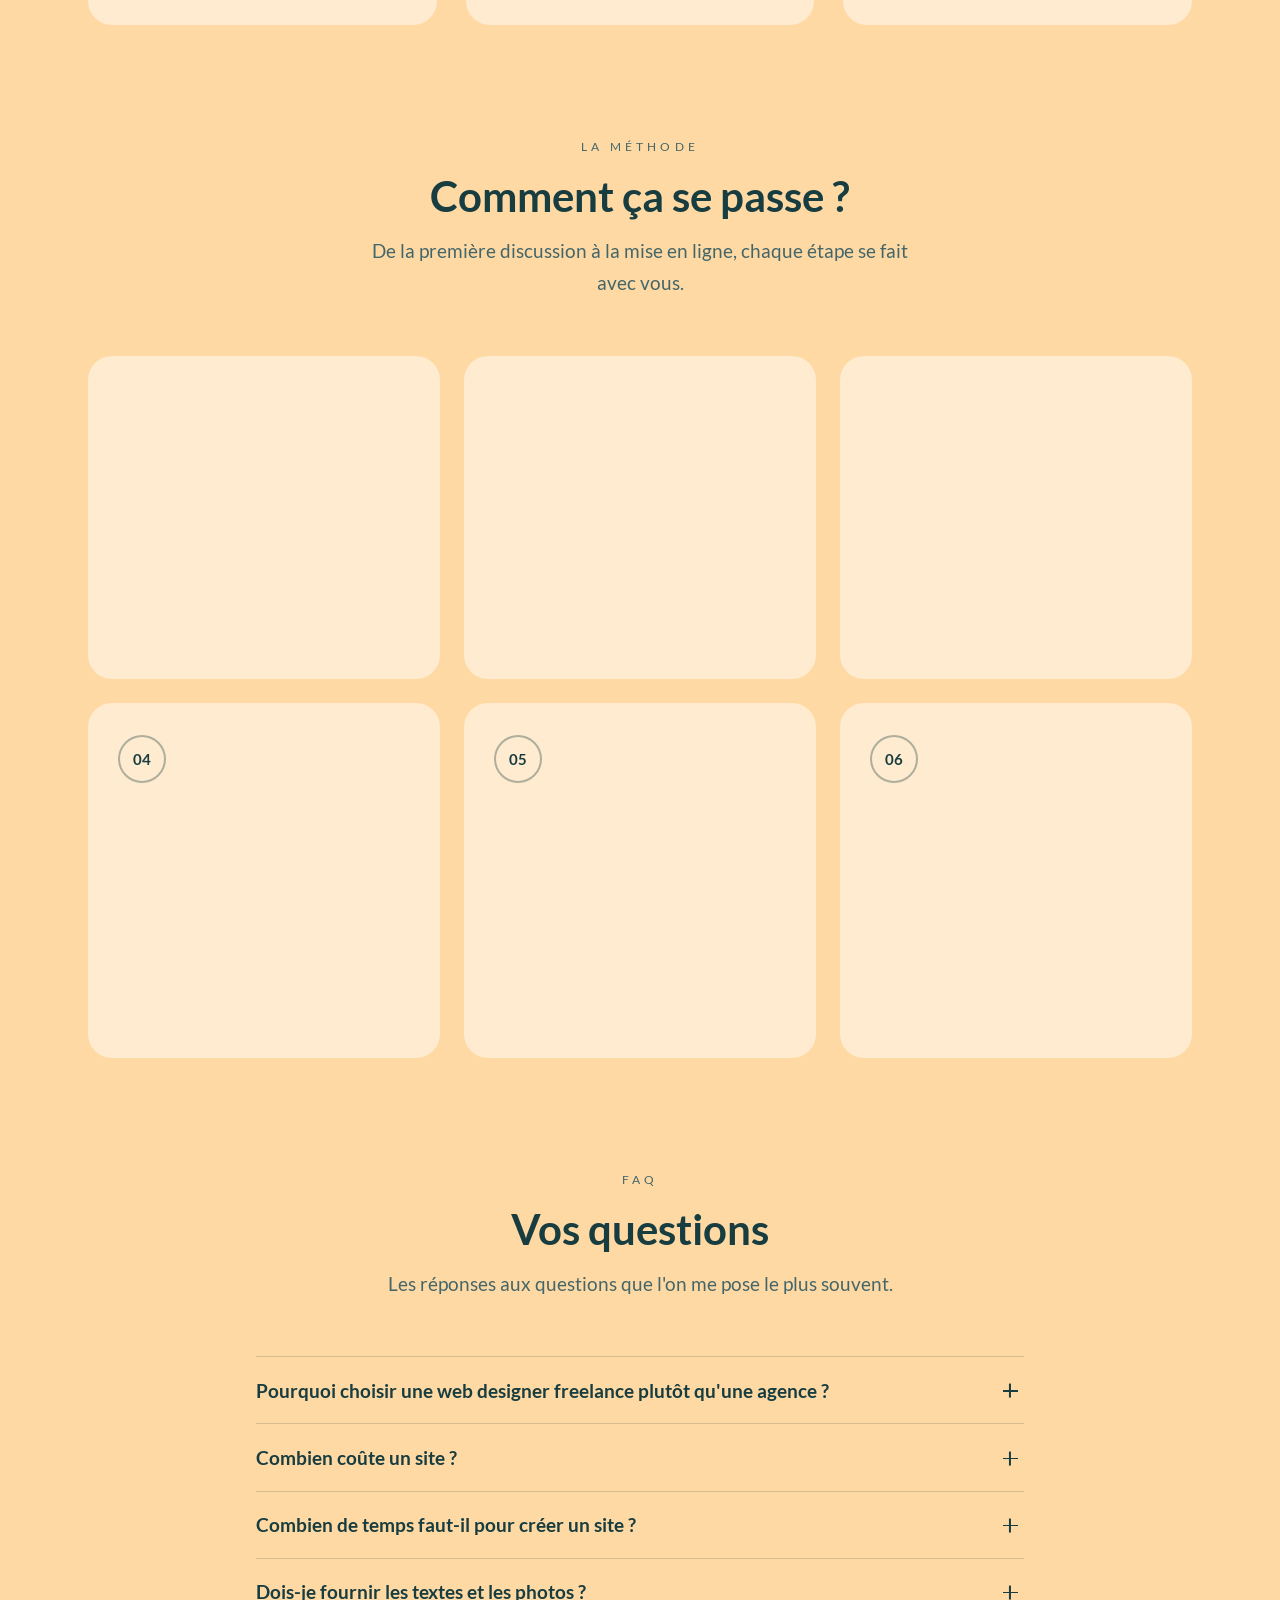
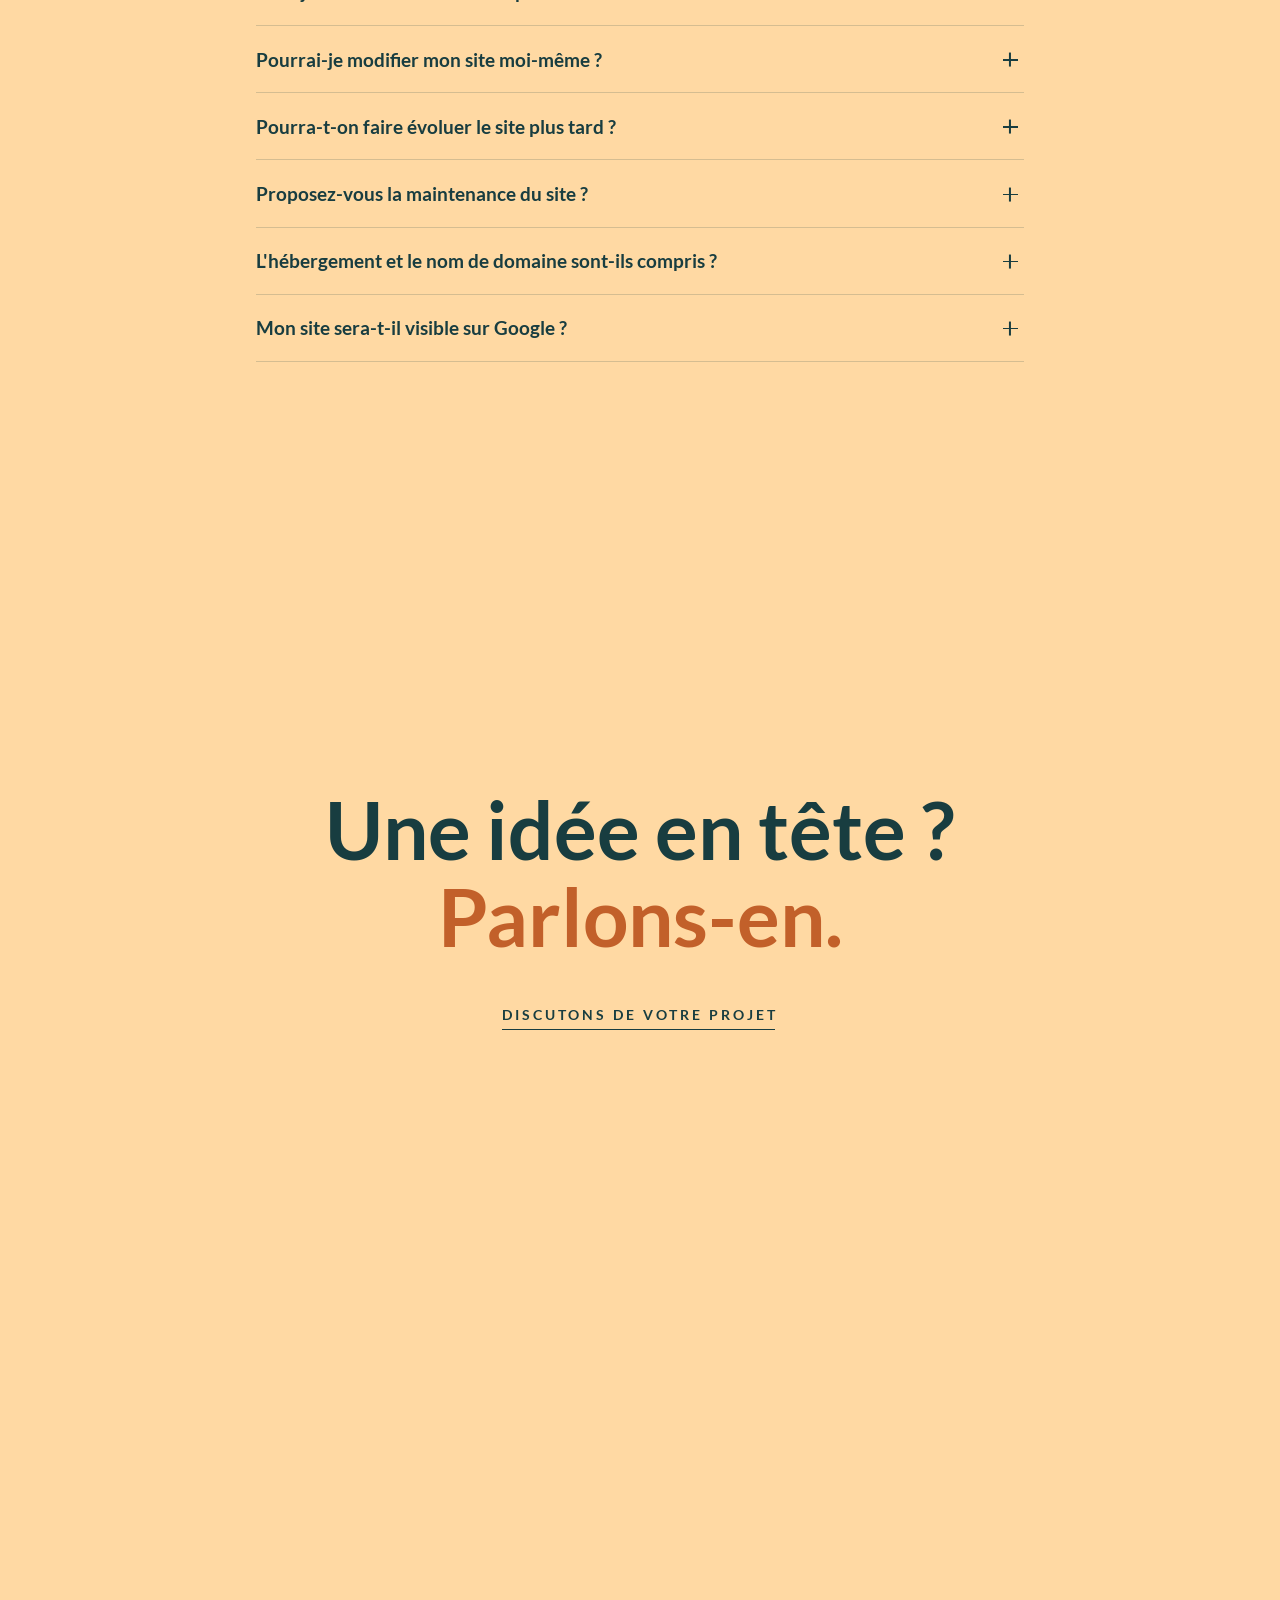
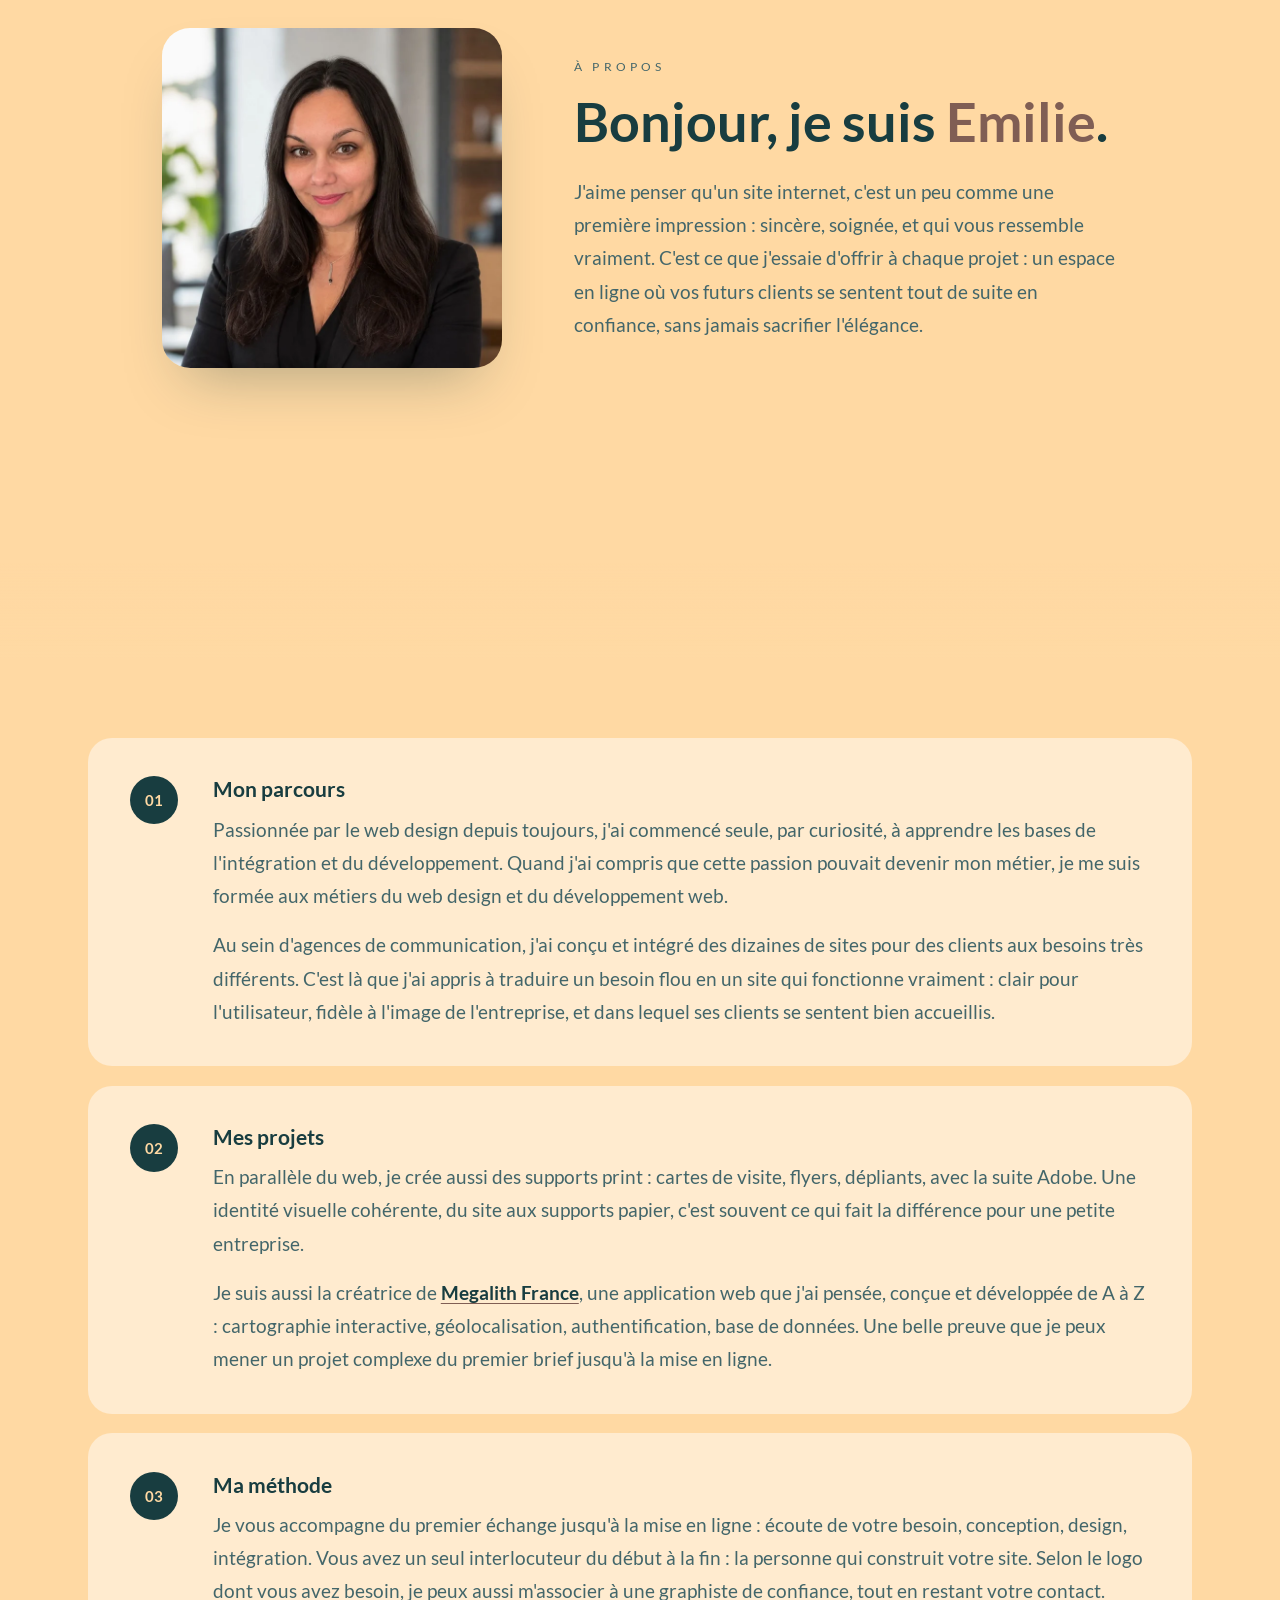
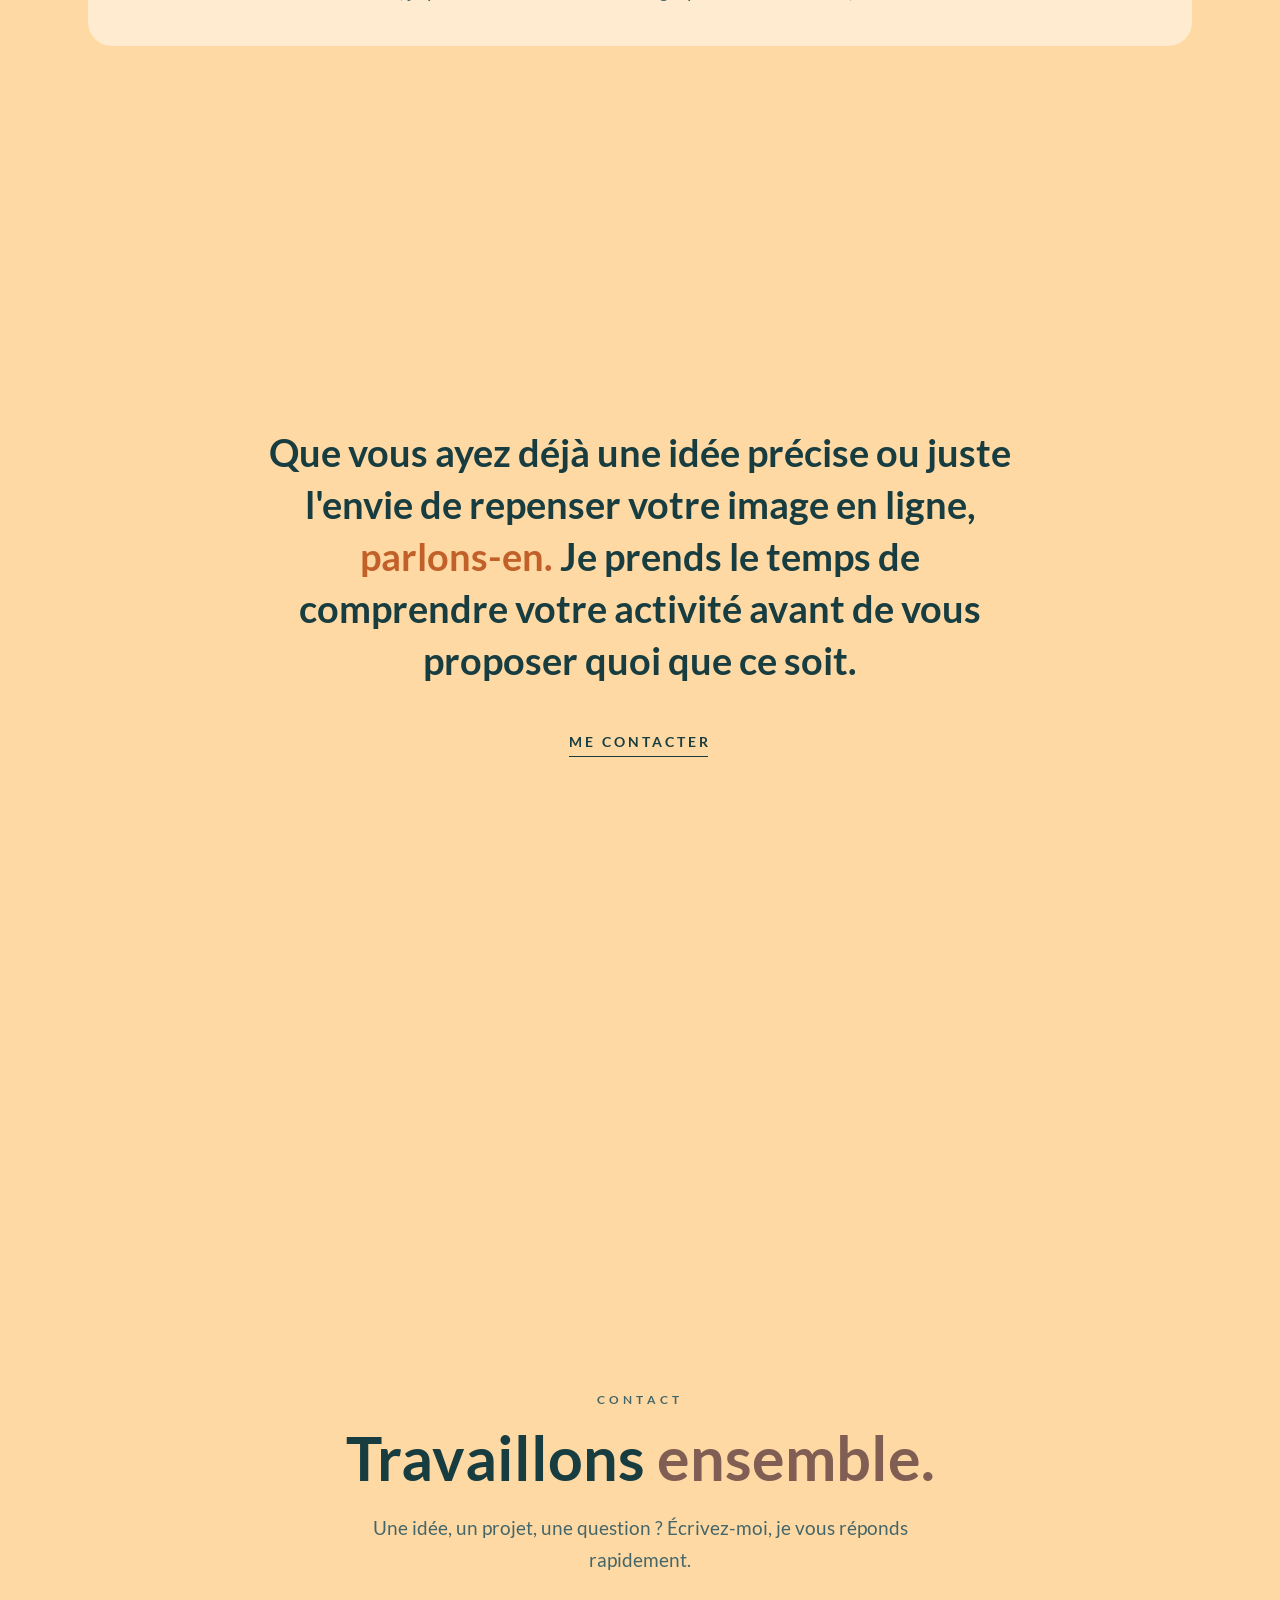
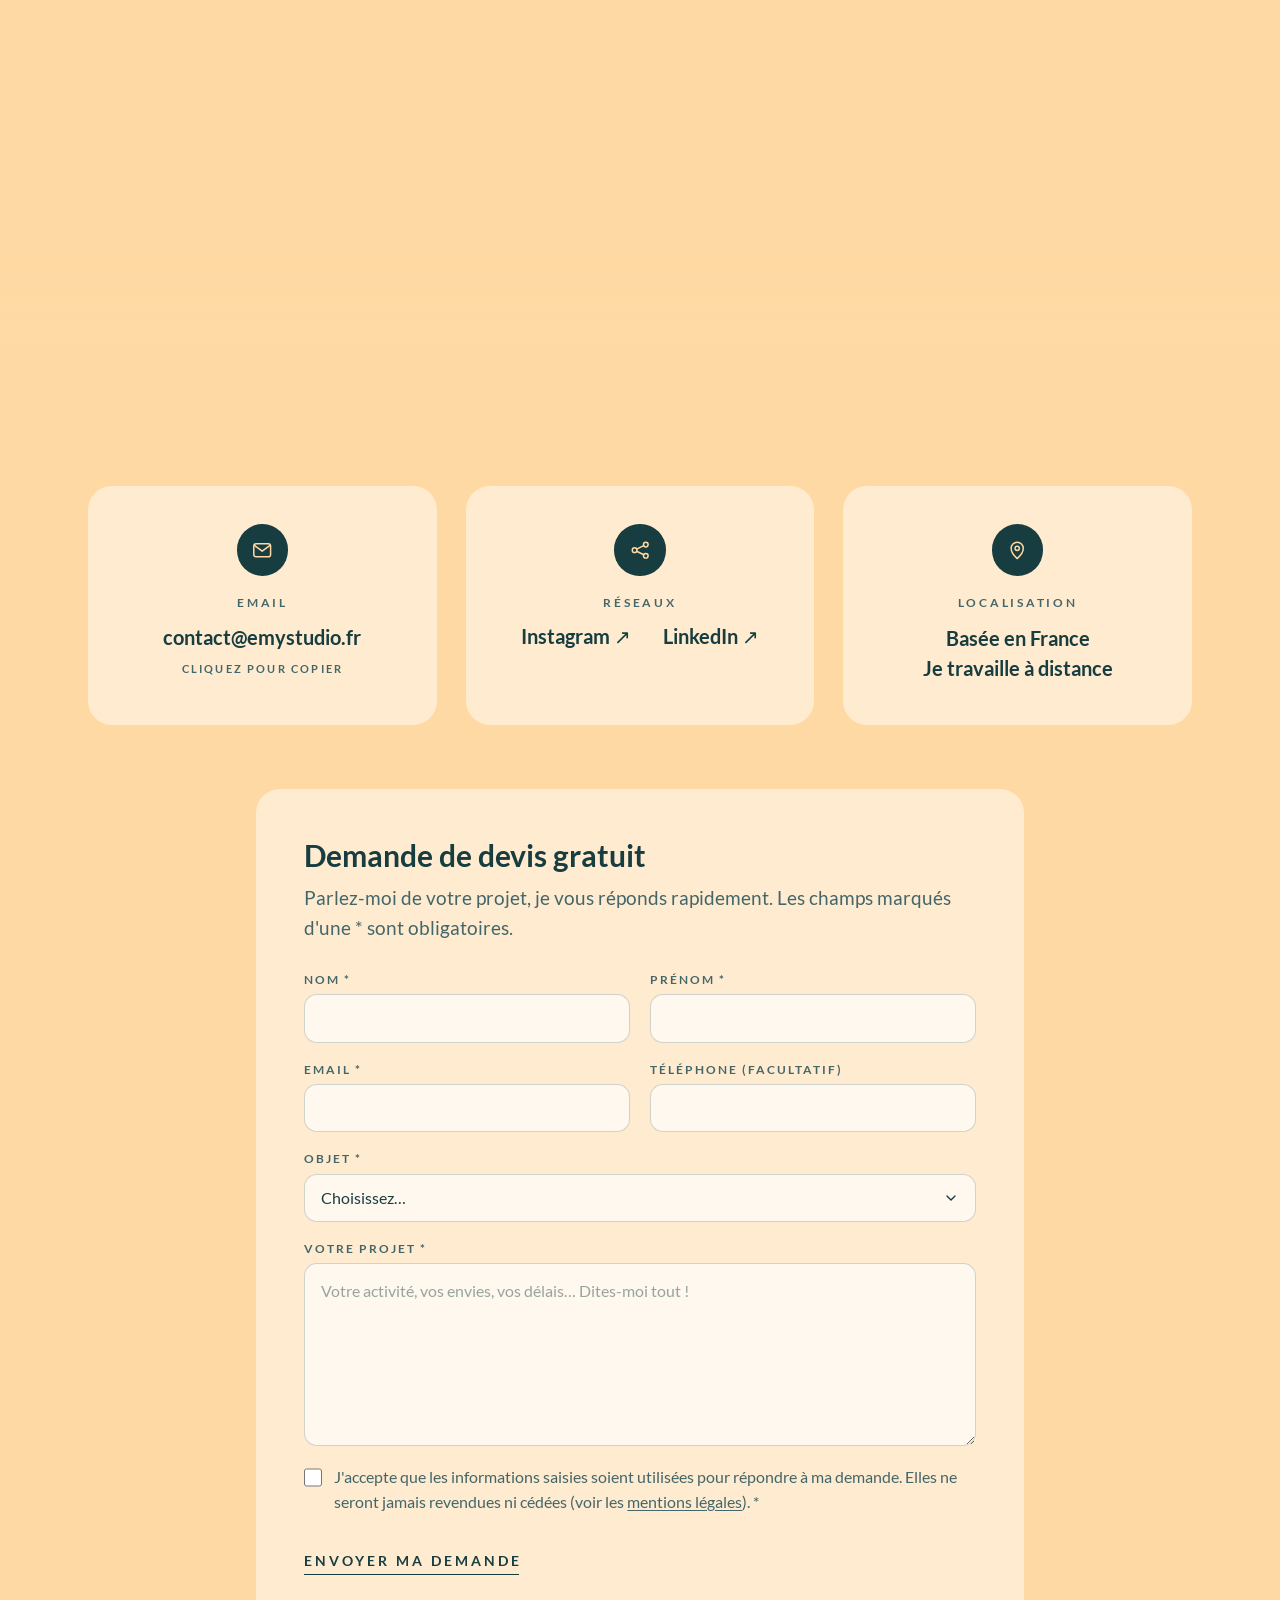
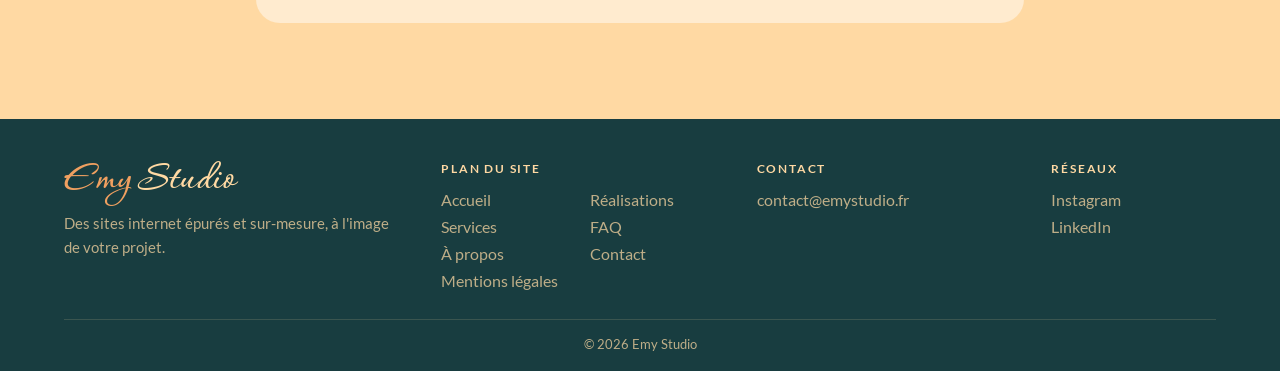
==== commit 36bde410: "Trial: footer email copies to the clipboard on click (shows 'Adresse copiée !'), same as the contact" ====
--- a/index.html
+++ b/index.html
@@ -547,7 +547,7 @@
       <div class="footer-col">
         <p class="footer-title">Contact</p>
         <ul>
-          <li><a href="mailto:contact@emystudio.fr">contact@emystudio.fr</a></li>
+          <li><a href="mailto:contact@emystudio.fr" data-copy="contact@emystudio.fr" aria-live="polite">contact@emystudio.fr</a></li>
         </ul>
       </div>
       <div class="footer-col">
--- a/style.css
+++ b/style.css
@@ -1,6 +1,6 @@
 /* Coucou toi qui fouilles dans mon CSS !
    Les polices vivent ici, à la maison : pas de détour par Google Fonts, pas de mouchard.
-   Les fichiers « preview- » sont des polices au régime : juste les lettres de leur nom,
+   Les fichiers "preview-" sont des polices au régime : juste les lettres de leur nom,
    pour les fiches projets. Pourquoi charger tout l'alphabet quand on n'en montre que six ? */
 @font-face { font-family: 'Corinthia'; font-style: normal; font-weight: 700; font-display: swap; src: url('assets/fonts/corinthia-700-latin-ext.woff2') format('woff2'); unicode-range: U+0100-02BA, U+02BD-02C5, U+02C7-02CC, U+02CE-02D7, U+02DD-02FF, U+0304, U+0308, U+0329, U+1D00-1DBF, U+1E00-1E9F, U+1EF2-1EFF, U+2020, U+20A0-20AB, U+20AD-20C4, U+2113, U+2C60-2C7F, U+A720-A7FF; }
 @font-face { font-family: 'Corinthia'; font-style: normal; font-weight: 700; font-display: swap; src: url('assets/fonts/corinthia-700-latin.woff2') format('woff2'); unicode-range: U+0000-00FF, U+0131, U+0152-0153, U+02BB-02BC, U+02C6, U+02DA, U+02DC, U+0304, U+0308, U+0329, U+2000-206F, U+20AC, U+2122, U+2191, U+2193, U+2212, U+2215, U+FEFF, U+FFFD; }
@@ -24,7 +24,7 @@
   --sand: #FFEBCF;         /* Abricot très clair : cartes et étiquettes */
   --panel: #183D40;        /* Bleu canard encore : menu, bouton principal, pied de page. Oui, j'ai un chouchou. */
   --panel-text: #FFD9A3;
-  --rose: #806D54;         /* Brun olive : la touche secondaire (« voir le projet ») */
+  --rose: #806D54;         /* Brun olive : la touche secondaire ("voir le projet") */
   --ease: cubic-bezier(0.65, 0, 0.35, 1);
   /* Texte de 17 px sur téléphone à 19 px sur ordinateur : ça grandit avec l'écran */
   --text: clamp(1.0625rem, 0.95rem + 0.4vw, 1.1875rem);
@@ -43,6 +43,14 @@
   /* Pas de faux gras ni de faux italique : on assume les graisses qu'on a chargées */
   font-synthesis: none;
   font-size: var(--text);
+  /* Pas touche au texte : rien ne se sélectionne (pas de surlignage bleu au double clic) */
+  -webkit-user-select: none;
+  user-select: none;
+}
+/* Sauf les champs du formulaire : il faut bien pouvoir écrire et corriger son message */
+input, textarea, select {
+  -webkit-user-select: text;
+  user-select: text;
 }
 
 a { color: inherit; text-decoration: none; }
@@ -59,7 +67,7 @@
 }
 ::-webkit-scrollbar-thumb:hover { background: var(--ink); }
 
-/* ===== Le petit bouton « on remonte ! » ===== */
+/* ===== Le petit bouton "on remonte !" ===== */
 .scroll-top {
   position: fixed;
   bottom: 1.8rem;
@@ -653,7 +661,7 @@
   max-width: 100%;
   max-height: min(640px, 80vh);
 }
-/* La fiche se lit de haut en bas : titre, visuel, « Le projet », « Identité visuelle » */
+/* La fiche se lit de haut en bas : titre, visuel, "Le projet", "Identité visuelle" */
 .modal-head { padding-bottom: 0; }
 .modal-content { padding-top: clamp(2.5rem, 6vw, 4.5rem); }
 .modal-section + .modal-section { margin-top: clamp(3rem, 7vw, 5rem); }
@@ -716,7 +724,7 @@
   color: var(--ink);
   margin-bottom: 1.2rem;
 }
-/* Typos : un grand « Aa » dans la police, puis son nom et son rôle */
+/* Typos : un grand "Aa" dans la police, puis son nom et son rôle */
 .modal-font {
   display: flex;
   align-items: center;
@@ -918,7 +926,7 @@
 }
 .modal-site-link:hover { color: var(--accent); }
 
-/* Le bouton « Voir le projet », sous les visuels */
+/* Le bouton "Voir le projet", sous les visuels */
 .modal-actions {
   display: none;
   flex: none;
@@ -1065,7 +1073,7 @@
 .faq-item summary::-webkit-details-marker { display: none; }
 .faq-item summary:hover { color: var(--accent); }
 .faq-item summary:focus-visible { outline: 2px solid var(--accent); outline-offset: 4px; border-radius: 4px; }
-/* Le petit « + » qui devient « − » quand on ouvre. Un plus qui perd une jambe. */
+/* Le petit "+" qui devient "−" quand on ouvre. Un plus qui perd une jambe. */
 .faq-item summary::before,
 .faq-item summary::after {
   content: '';
@@ -1141,8 +1149,8 @@
   color: var(--ink-soft);
   font-size: var(--text);
 }
-/* Étapes 3 et 4 : la carte se retourne (survol, toucher ou clavier) et montre l'image.
-   Le recto (rond, titre, texte) disparaît de dos ; l'image, posée à l'envers, apparaît. */
+/* Allez, pile ou face ! Survol, toucher ou clavier, et la carte se retourne sur son illustration.
+   Le recto (rond, titre, texte) disparaît de dos ; l'image, rangée à l'envers, prend sa place. */
 .process-step--flip {
   transform-style: preserve-3d;
   transition: transform 0.7s cubic-bezier(0.22, 1, 0.36, 1), box-shadow 0.4s var(--ease);
@@ -1165,7 +1173,7 @@
   .process-step--flip:hover { transform: rotateY(180deg); }
 }
 .process-step--flip:focus-visible { outline: 2px solid var(--ink); outline-offset: 4px; }
-/* Petit signe « ça se retourne » dans le coin */
+/* Petit signe "ça se retourne" dans le coin */
 .flip-hint {
   position: absolute;
   top: 1.4rem;
@@ -1173,7 +1181,7 @@
   color: var(--accent);
 }
 .flip-hint svg { width: 22px; height: 22px; }
-/* Le « coup d'œil » : une seule fois, quand la carte arrive à l'écran, elle se retourne
+/* Le "coup d'œil" : une seule fois, quand la carte arrive à l'écran, elle se retourne
    juste assez pour montrer l'image, puis revient (main.js pose la classe .peek) */
 .process-step--flip.peek { animation: flip-peek 1.6s cubic-bezier(0.45, 0, 0.25, 1) var(--peek-delay, 0s); }
 @keyframes flip-peek {
@@ -1206,7 +1214,7 @@
   .process-steps { grid-template-columns: repeat(3, 1fr); gap: 1.5rem; }
 }
 
-/* « Une idée en tête ? » (Services) et le mot de la fin d'À propos :
+/* "Une idée en tête ?" (Services) et le mot de la fin d'À propos :
    un écran entier qui passe au bleu canard en fondu quand on arrive dessus
    (classe bg-on, posée par main.js), et le texte passe à l'abricot en même temps */
 .cta-page {
@@ -1597,7 +1605,7 @@
   opacity: 0;
 }
 
-/* ===== Accueil : « Emy Studio » au centre, la place d'honneur ===== */
+/* ===== Accueil : "Emy Studio" au centre, la place d'honneur ===== */
 .cover {
   position: relative;
   isolation: isolate;
@@ -1752,9 +1760,8 @@
 @keyframes buttons-reveal {
   to { opacity: 1; transform: translateY(0); }
 }
-/* Boutons du site : des pastilles sobres, même gabarit partout.
-   Le principal est plein (bleu canard, brun rosé au survol),
-   le secondaire a un fin contour qui se remplit au survol. */
+/* Boutons du site : la base commune. En vrai, presque partout ils se déguisent en liens
+   soulignés en majuscules : les pastilles, très peu pour moi. */
 .btn {
   display: inline-flex;
   align-items: center;
@@ -1940,7 +1947,7 @@
   line-height: 1;
   color: var(--panel-text);
 }
-.footer-logo .accent-word { color: #F0A060; } /* orange abricot, comme « Parlons-en. » sur le bleu : il fallait qu'Emy se voie */
+.footer-logo .accent-word { color: #F0A060; } /* orange abricot, comme "Parlons-en." sur le bleu : il fallait qu'Emy se voie */
 .footer-tagline {
   margin-top: 0.5rem;
   max-width: 22rem;
@@ -2031,7 +2038,7 @@
   }
 }
 
-/* Mobile : le logo « Emy Studio » apparaît à gauche du bandeau, à partir des réalisations */
+/* Mobile : le logo "Emy Studio" apparaît à gauche du bandeau, à partir des réalisations */
 .nav-logo {
   position: fixed;
   z-index: 1150;
@@ -2061,24 +2068,30 @@
   .nav-logo { display: none; }
 }
 
-/* Mobile : le même bandeau abricot derrière l'icône trois barres dès qu'on défile */
+/* Mobile : le même bandeau abricot derrière l'icône trois barres dès qu'on défile.
+   Un vrai élément (créé par main.js), pas un ::before : sur iPhone, Safari ne repère
+   que les vrais bandeaux fixés en haut pour peindre sa barre de la même couleur.
+   Sinon on voyait le site défiler au-dessus du menu. Petit voyeur, va. */
+.nav-band { display: none; }
 @media (max-width: 720px) {
-  body::before {
-    content: "";
+  .nav-band {
+    display: block;
     position: fixed;
     z-index: 1120;
     inset: 0 0 auto 0;
     height: calc(1.8rem + 48px);
-    background: var(--bg);
+    background-color: rgba(255, 217, 163, 0);
+    pointer-events: none;
+    transition: background-color 0.3s var(--ease), box-shadow 0.3s var(--ease);
+  }
+  body.scrolled .nav-band {
+    background-color: var(--bg);
     box-shadow: 0 1px 0 rgba(24, 61, 64, 0.12);
-    opacity: 0;
-    pointer-events: none;
-    transition: opacity 0.3s var(--ease);
+    pointer-events: auto; /* le menu et le logo sont posés par-dessus, ils restent cliquables */
   }
-  body.scrolled::before { opacity: 1; }
-}
-
-/* Accueil : « Tout voir » dans le style des liens du menu */
+}
+
+/* Accueil : "Tout voir" dans le style des liens du menu */
 .home-projects .btn,
 .home-projects .btn:hover {
   position: relative;
@@ -2109,7 +2122,7 @@
 .home-projects .btn:focus-visible::after { transform: scaleX(1); }
 
 /* ====================================
-   ACCUEIL : bande « Dernières réalisations »
+   ACCUEIL : bande "Dernières réalisations"
    En bas de l'écran d'accueil, sous la signature : 4 petites cartes côte à côte
    (2 × 2 sur téléphone), qui ouvrent chacune la fiche de leur projet.
    ==================================== */
@@ -2126,8 +2139,8 @@
   to { opacity: 1; transform: none; filter: blur(0); }
 }
 
-/* Sous les cartes, le lien vers toutes les réalisations (le titre « Dernières
-   réalisations » reste dans l'aria-label de la bande, pour les lecteurs d'écran) */
+/* Sous les cartes, le lien vers toutes les réalisations (le titre "Dernières
+   réalisations" reste dans l'aria-label de la bande, pour les lecteurs d'écran) */
 .hp-foot {
   margin-top: 1.6rem;
   text-align: center;
@@ -2255,7 +2268,7 @@
 .section-realisations .realisations-page { padding-top: 1rem; }
 
 /* ====================================
-   TRANSITION « LE BUREAU DE LA CRÉATRICE »
+   TRANSITION "LE BUREAU DE LA CRÉATRICE"
    Une scène épinglée : la photo de mon bureau éclate en morceaux de papier
    au fil du scroll (orchestré par main.js) pour dévoiler le titre des réalisations.
    Oui, j'ai passé beaucoup trop de temps dessus. Non, je ne regrette rien.
@@ -2295,7 +2308,7 @@
   pointer-events: none;
 }
 
-/* Ancre « Réalisations » : elle tombe pile quand tout est dégagé */
+/* Ancre "Réalisations" : elle tombe pile quand tout est dégagé */
 .scene-anchor {
   position: absolute;
   left: 0;
@@ -2420,14 +2433,16 @@
   pointer-events: none;
   border-image: linear-gradient(rgba(255, 217, 163, 0), var(--bg)) fill 0 // 0 100vmax;
 }
-/* Téléphone, À propos : pas d'effet ici, la photo et le texte puis les 3 cartes à la suite */
+/* Téléphone : pas d'effet collé au défilement (la barre d'adresse qui apparaît et disparaît
+   le faisait sauter). Titre puis contenu, tout simplement à la suite. */
 @media (max-width: 799px) {
-  #apropos .title-page {
+  .title-page {
     position: static;
     min-height: 0;
     padding-bottom: 0;
   }
-  #apropos .about-page { padding-top: 2.5rem; }
-  #apropos .title-after::before { display: none; }
-}
-
+  .title-after { padding-top: 2.5rem; }
+  .title-after::before { display: none; }
+  .chapter:not(.is-live) .paper-sticky { padding-top: 1.5rem; } /* l'accueil laisse déjà de l'air */
+}
+
